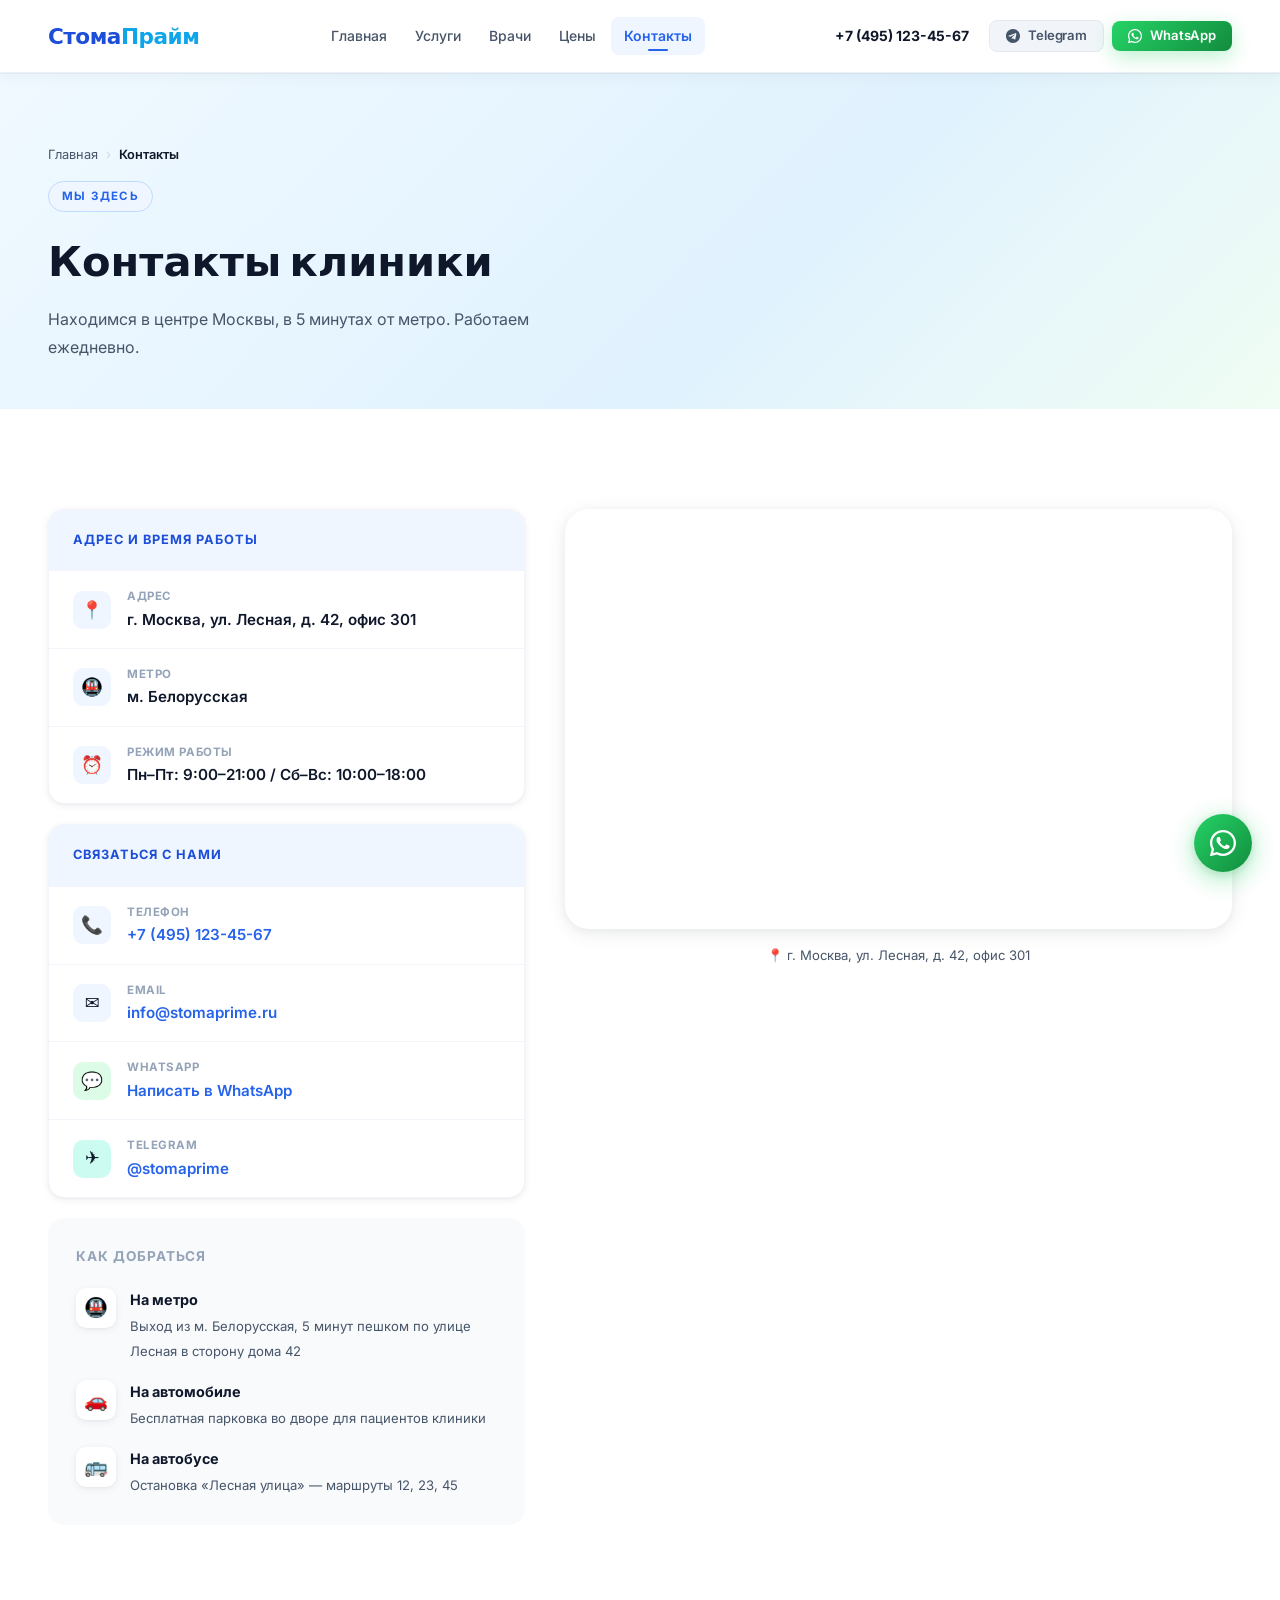
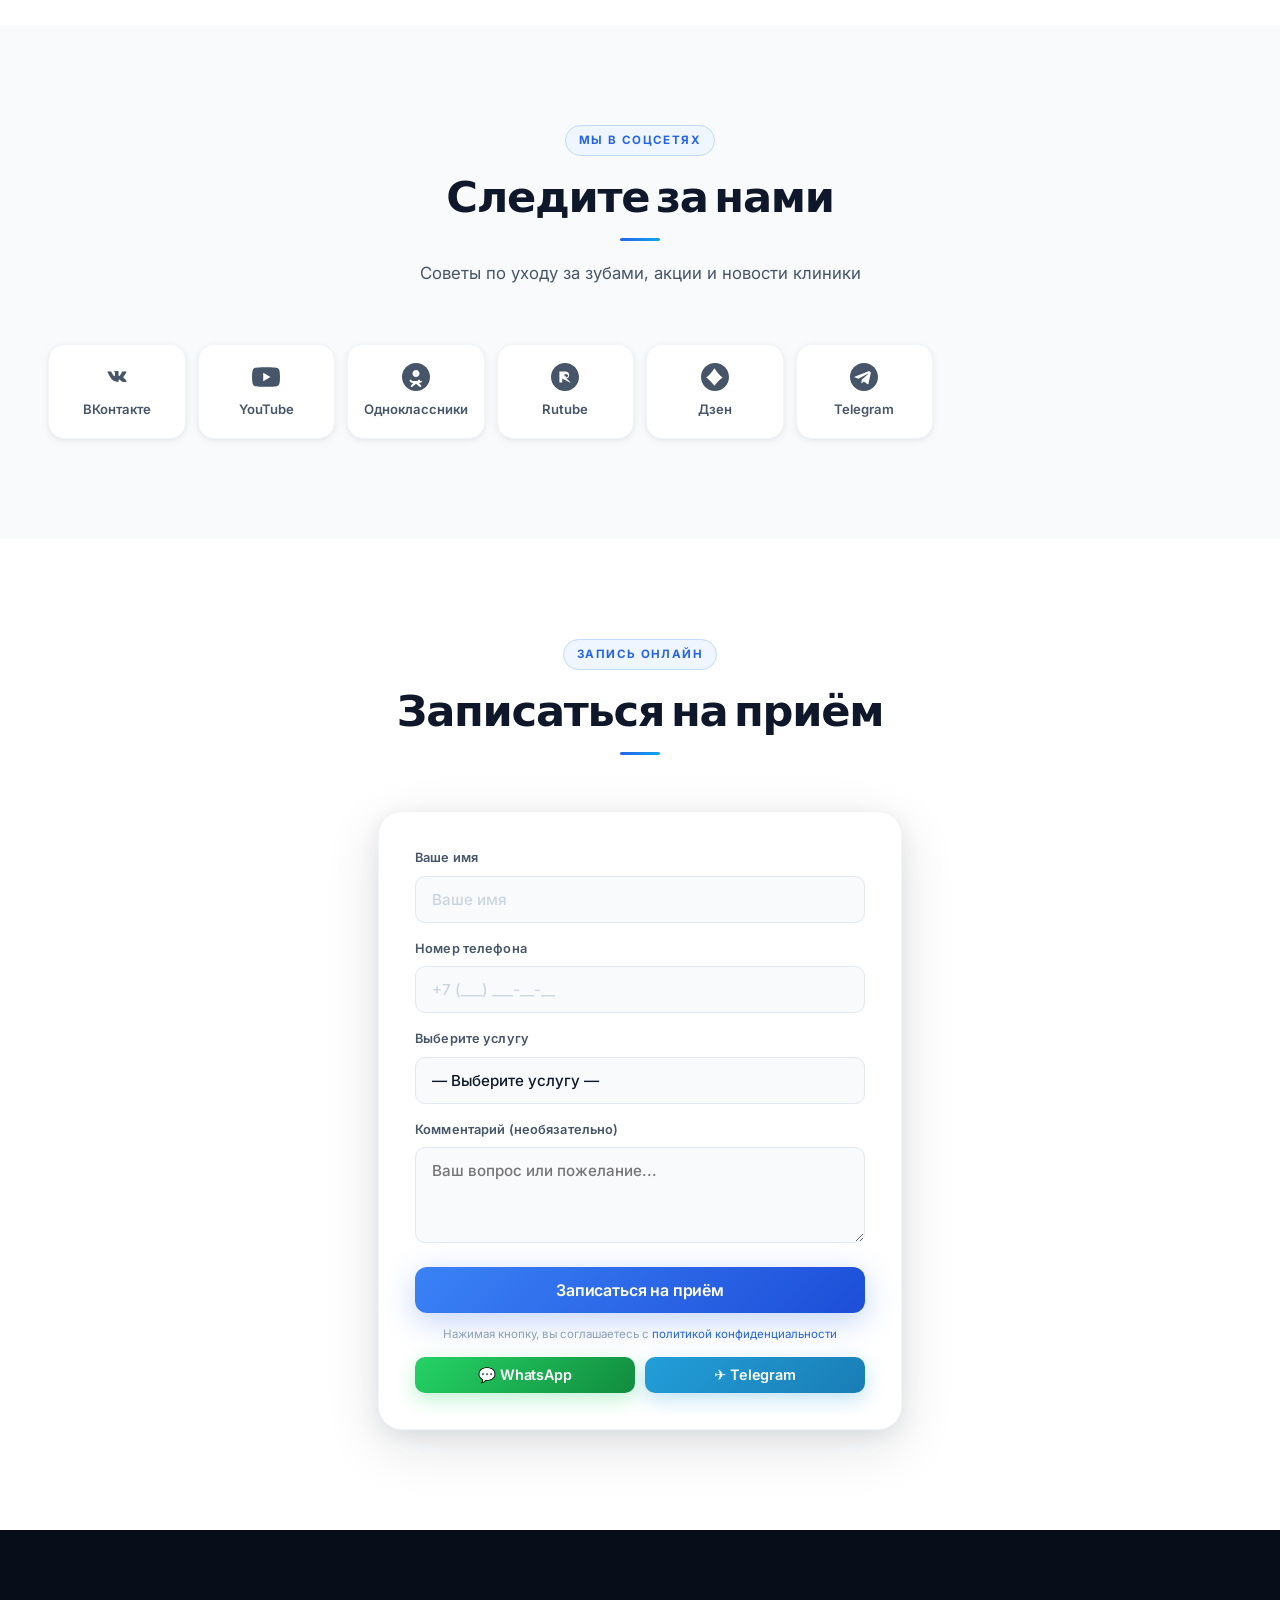
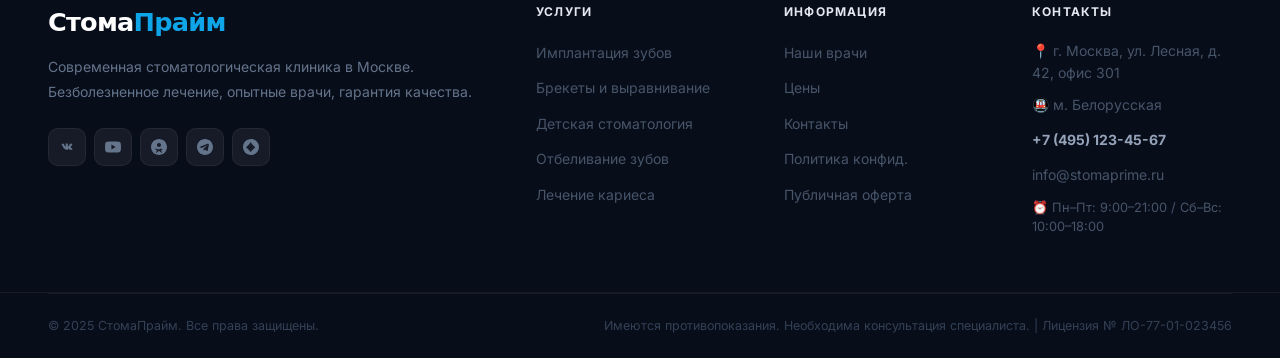
==== contacts.html @ 73de9001 "Add files via upload" ====
<!DOCTYPE html>
<html lang="ru">
<head>
  <meta charset="UTF-8">
  <meta name="viewport" content="width=device-width, initial-scale=1.0">
  <title id="meta-title">Контакты стоматологии СтомаПрайм в Москве</title>
  <meta name="description" content="Адрес и контакты стоматологической клиники СтомаПрайм в Москве. Запись по телефону, WhatsApp, Telegram. Удобное расположение рядом с метро.">
  <link rel="preconnect" href="https://fonts.googleapis.com">
  <link rel="preconnect" href="https://fonts.gstatic.com" crossorigin>
  <link href="https://fonts.googleapis.com/css2?family=Nunito:wght@400;500;600;700;800&family=Playfair+Display:wght@600;700&display=swap" rel="stylesheet">
  <link rel="stylesheet" href="shared.css">
  <style>
    .page-hero { background: linear-gradient(135deg,#f0f9ff 0%,#e0f2fe 60%,#f0fdf4 100%); padding: 56px 0 48px; }
    .page-hero h1 { font-family: var(--font-display); font-size: clamp(1.8rem,4vw,2.6rem); font-weight: 700; margin-bottom: 12px; }
    .page-hero p { font-size: 1rem; color: var(--text-muted); max-width: 560px; line-height: 1.7; }

    .contacts-layout {
      display: grid;
      grid-template-columns: 1fr 1.4fr;
      gap: 40px;
      align-items: start;
    }
    @media(max-width: 900px) { .contacts-layout { grid-template-columns: 1fr; } }

    .contact-card {
      background: white;
      border-radius: var(--radius);
      border: 1px solid var(--border-light);
      box-shadow: var(--shadow-sm);
      overflow: hidden;
    }
    .contact-card-header {
      padding: 20px 24px;
      background: var(--primary-light);
      border-bottom: 1px solid var(--border-light);
    }
    .contact-card-header h3 { font-size: 0.8rem; font-weight: 700; text-transform: uppercase; letter-spacing: .08em; color: var(--primary-dark); }
    .contact-card-body { padding: 0; }
    .contact-row {
      display: flex;
      align-items: center;
      gap: 16px;
      padding: 16px 24px;
      border-bottom: 1px solid var(--border-light);
      transition: var(--transition);
    }
    .contact-row:last-child { border-bottom: none; }
    .contact-row:hover { background: var(--bg-soft); }
    .contact-row-icon { width: 38px; height: 38px; border-radius: 10px; display: flex; align-items: center; justify-content: center; font-size: 1.1rem; flex-shrink: 0; }
    .icon-blue { background: var(--primary-light); }
    .icon-green { background: #dcfce7; }
    .icon-teal { background: var(--teal-light); }
    .contact-row-label { font-size: 0.72rem; font-weight: 700; text-transform: uppercase; letter-spacing: .05em; color: var(--text-light); margin-bottom: 2px; }
    .contact-row-value { font-size: 0.95rem; font-weight: 600; color: var(--text); }
    .contact-row-value a { color: var(--primary); }

    .big-map { border-radius: var(--radius-lg); overflow: hidden; box-shadow: var(--shadow); height: 420px; }
    .big-map iframe { width: 100%; height: 100%; border: none; }

    .how-to-find {
      background: var(--bg-soft);
      border-radius: var(--radius);
      padding: 28px;
      display: flex;
      flex-direction: column;
      gap: 16px;
    }
    .route-item { display: flex; align-items: flex-start; gap: 14px; }
    .route-icon {
      width: 40px; height: 40px; min-width: 40px;
      background: white;
      border-radius: 10px;
      display: flex; align-items: center; justify-content: center;
      font-size: 1.2rem;
      box-shadow: var(--shadow-sm);
    }
    .route-text strong { display: block; font-size: .9rem; margin-bottom: 2px; }
    .route-text span { font-size: .82rem; color: var(--text-muted); }

    .social-big {
      display: grid;
      grid-template-columns: repeat(auto-fill, minmax(130px, 1fr));
      gap: 12px;
    }
    .social-big-item {
      display: flex;
      flex-direction: column;
      align-items: center;
      gap: 8px;
      padding: 18px 12px;
      background: white;
      border-radius: var(--radius);
      border: 1px solid var(--border-light);
      box-shadow: var(--shadow-sm);
      transition: var(--transition);
      color: var(--text-muted);
      font-size: .82rem;
      font-weight: 600;
      text-align: center;
    }
    .social-big-item:hover { box-shadow: var(--shadow); transform: translateY(-2px); color: var(--primary); }
    .social-big-item svg { width: 28px; height: 28px; }
  </style>
</head>
<body>
<header class="site-header" id="site-header"></header>

<main>
  <section class="page-hero">
    <div class="container">
      <nav class="breadcrumb">
        <a href="index.html">Главная</a>
        <span class="breadcrumb-sep">›</span>
        <span class="breadcrumb-current">Контакты</span>
      </nav>
      <div class="section-label">Мы здесь</div>
      <h1>Контакты клиники</h1>
      <p>Находимся в центре Москвы, в 5 минутах от метро. Работаем ежедневно.</p>
    </div>
  </section>

  <section class="section">
    <div class="container">
      <div class="contacts-layout">
        <div style="display:flex;flex-direction:column;gap:20px">

          <div class="contact-card">
            <div class="contact-card-header"><h3>Адрес и время работы</h3></div>
            <div class="contact-card-body" id="contact-main"></div>
          </div>

          <div class="contact-card">
            <div class="contact-card-header"><h3>Связаться с нами</h3></div>
            <div class="contact-card-body" id="contact-channels"></div>
          </div>

          <div class="how-to-find">
            <div style="font-size:.85rem;font-weight:700;text-transform:uppercase;letter-spacing:.07em;color:var(--text-light);margin-bottom:4px">Как добраться</div>
            <div class="route-item">
              <div class="route-icon">🚇</div>
              <div class="route-text">
                <strong>На метро</strong>
                <span id="route-metro"></span>
              </div>
            </div>
            <div class="route-item">
              <div class="route-icon">🚗</div>
              <div class="route-text">
                <strong>На автомобиле</strong>
                <span>Бесплатная парковка во дворе для пациентов клиники</span>
              </div>
            </div>
            <div class="route-item">
              <div class="route-icon">🚌</div>
              <div class="route-text">
                <strong>На автобусе</strong>
                <span>Остановка «Лесная улица» — маршруты 12, 23, 45</span>
              </div>
            </div>
          </div>

        </div>

        <div>
          <div class="big-map" id="big-map"></div>
          <div style="margin-top:16px;font-size:.82rem;color:var(--text-muted);text-align:center" id="map-address"></div>
        </div>
      </div>
    </div>
  </section>

  <section class="section section-bg">
    <div class="container">
      <div class="section-header center">
        <div class="section-label">Мы в соцсетях</div>
        <h2 class="section-title">Следите за нами</h2>
        <div class="divider center"></div>
        <p class="section-subtitle">Советы по уходу за зубами, акции и новости клиники</p>
      </div>
      <div class="social-big" id="socials-grid"></div>
    </div>
  </section>

  <section class="section" id="form-section">
    <div class="container" style="max-width:580px">
      <div class="section-header center">
        <div class="section-label">Запись онлайн</div>
        <h2 class="section-title">Записаться на приём</h2>
        <div class="divider center"></div>
      </div>
      <div style="background:white;border-radius:var(--radius-lg);padding:36px;box-shadow:var(--shadow-lg);border:1px solid var(--border-light)" id="form-box"></div>
    </div>
  </section>
</main>

<footer class="site-footer" id="site-footer"></footer>

<script src="config.js"></script>
<script src="shared.js"></script>
<script>
document.addEventListener('DOMContentLoaded', () => {
  const d = SITE_DATA;
  document.getElementById('meta-title').textContent = `Контакты | ${d.general.clinicName}`;

  document.getElementById('contact-main').innerHTML = `
    <div class="contact-row"><div class="contact-row-icon icon-blue">📍</div><div><div class="contact-row-label">Адрес</div><div class="contact-row-value">${d.contacts.address}</div></div></div>
    <div class="contact-row"><div class="contact-row-icon icon-blue">🚇</div><div><div class="contact-row-label">Метро</div><div class="contact-row-value">${d.contacts.metroStation}</div></div></div>
    <div class="contact-row"><div class="contact-row-icon icon-blue">⏰</div><div><div class="contact-row-label">Режим работы</div><div class="contact-row-value">${d.general.workingHours}</div></div></div>
  `;

  document.getElementById('contact-channels').innerHTML = `
    <div class="contact-row"><div class="contact-row-icon icon-blue">📞</div><div><div class="contact-row-label">Телефон</div><div class="contact-row-value"><a href="tel:${d.contacts.phoneRaw}">${d.contacts.phone}</a></div></div></div>
    <div class="contact-row"><div class="contact-row-icon icon-blue">✉️</div><div><div class="contact-row-label">Email</div><div class="contact-row-value"><a href="mailto:${d.contacts.email}">${d.contacts.email}</a></div></div></div>
    <div class="contact-row"><div class="contact-row-icon icon-green">💬</div><div><div class="contact-row-label">WhatsApp</div><div class="contact-row-value"><a href="${UTILS.whatsappLink()}" target="_blank">Написать в WhatsApp</a></div></div></div>
    <div class="contact-row"><div class="contact-row-icon icon-teal">✈️</div><div><div class="contact-row-label">Telegram</div><div class="contact-row-value"><a href="${d.contacts.telegramLink}" target="_blank">${d.contacts.telegram}</a></div></div></div>
  `;

  document.getElementById('route-metro').textContent = `Выход из ${d.contacts.metroStation}, 5 минут пешком по улице Лесная в сторону дома 42`;
  document.getElementById('map-address').textContent = `📍 ${d.contacts.address}`;
  document.getElementById('big-map').innerHTML = `<iframe src="${d.map.embedUrl}" allowfullscreen loading="lazy" title="Карта клиники"></iframe>`;

  const s = d.socials;
  const socials = [
    { href: s.vk, label: 'ВКонтакте', icon: `<svg viewBox="0 0 24 24" fill="currentColor"><path d="M12.785 16.241s.288-.032.436-.194c.136-.148.131-.427.131-.427s-.019-1.307.587-1.498c.597-.189 1.365 1.263 2.178 1.821.615.422 1.082.33 1.082.33l2.175-.03s1.137-.071.598-1.121c-.044-.083-.313-.666-1.608-1.883-1.356-1.274-1.174-1.068.459-3.271.999-1.333 1.398-2.146 1.273-2.494-.12-.332-.854-.244-.854-.244l-2.448.015s-.181-.025-.316.054c-.132.078-.216.26-.216.26s-.387 1.028-.903 1.903c-1.088 1.84-1.524 1.94-1.703 1.824-.414-.268-.311-1.075-.311-1.649 0-1.793.272-2.54-.529-2.733-.266-.064-.461-.106-1.141-.113-.872-.009-1.609.003-2.027.208-.278.135-.492.436-.361.453.162.021.528.099.722.363.252.341.243 1.107.243 1.107s.145 2.112-.337 2.373c-.331.179-.786-.187-1.761-1.854-.5-.861-.878-1.814-.878-1.814s-.072-.176-.202-.271c-.157-.114-.376-.15-.376-.15l-2.325.015s-.349.01-.477.162c-.114.135-.009.414-.009.414s1.822 4.261 3.881 6.409c1.89 1.973 4.04 1.842 4.04 1.842h.974z"/></svg>` },
    { href: s.youtube, label: 'YouTube', icon: `<svg viewBox="0 0 24 24" fill="currentColor"><path d="M23.495 6.205a3.007 3.007 0 00-2.088-2.088c-1.87-.501-9.396-.501-9.396-.501s-7.507-.01-9.396.501A3.007 3.007 0 00.527 6.205a31.247 31.247 0 00-.522 5.805 31.247 31.247 0 00.522 5.783 3.007 3.007 0 002.088 2.088c1.868.502 9.396.502 9.396.502s7.506 0 9.396-.502a3.007 3.007 0 002.088-2.088 31.247 31.247 0 00.5-5.783 31.247 31.247 0 00-.5-5.805zM9.609 15.601V8.408l6.264 3.602z"/></svg>` },
    { href: s.ok, label: 'Одноклассники', icon: `<svg viewBox="0 0 24 24" fill="currentColor"><path d="M12 0C5.373 0 0 5.373 0 12s5.373 12 12 12 12-5.373 12-12S18.627 0 12 0zm0 6c1.66 0 3 1.34 3 3s-1.34 3-3 3-3-1.34-3-3 1.34-3 3-3zm5.5 9.5c-.56.98-1.63 1.63-2.85 1.63h-.15l1.85 2.07c.3.33.28.85-.05 1.15a.81.81 0 01-1.15-.05L12 17.8l-3.15 2.5a.81.81 0 01-1.15.05.81.81 0 01.05-1.15l1.85-2.07h-.15c-1.22 0-2.29-.65-2.85-1.63a.81.81 0 011.4-.82c.26.44.74.72 1.3.72h3.4c.56 0 1.04-.28 1.3-.72a.81.81 0 111.4.82z"/></svg>` },
    { href: s.rutube, label: 'Rutube', icon: `<svg viewBox="0 0 24 24" fill="currentColor"><path d="M12 0C5.4 0 0 5.4 0 12s5.4 12 12 12 12-5.4 12-12S18.6 0 12 0zm4.2 16.8L9.6 13.2v3.6H7.2V7.2h4.8c2.4 0 3.6 1.2 3.6 3 0 1.5-.9 2.6-2.4 2.9l3.6 3.7h-2.6zm-3.4-5.4h-1.2V9.6h1.2c1.2 0 1.8.5 1.8 1.2s-.6 1.6-1.8 1.6z"/></svg>` },
    { href: s.dzen, label: 'Дзен', icon: `<svg viewBox="0 0 24 24" fill="currentColor"><path d="M12 0C5.373 0 0 5.373 0 12s5.373 12 12 12 12-5.373 12-12S18.627 0 12 0zm-.5 19.5C9.5 17 7 14.5 4.5 12.5 7 10.5 9.5 8 11.5 4.5c2 3.5 4.5 6 7 8-2.5 2-5 4.5-7 7z"/></svg>` },
    { href: d.contacts.telegramLink, label: 'Telegram', icon: `<svg viewBox="0 0 24 24" fill="currentColor"><path d="M12 0C5.373 0 0 5.373 0 12s5.373 12 12 12 12-5.373 12-12S18.627 0 12 0zm5.894 8.221l-1.97 9.28c-.145.658-.537.818-1.084.508l-3-2.21-1.447 1.394c-.16.16-.295.295-.605.295l.213-3.053 5.56-5.023c.242-.213-.054-.333-.373-.12L7.26 13.447l-2.95-.924c-.64-.203-.652-.64.136-.954l11.52-4.44c.537-.194 1.006.131.928.092z"/></svg>` },
  ];

  document.getElementById('socials-grid').innerHTML = socials.filter(s => s.href).map(s => `
    <a href="${s.href}" class="social-big-item" target="_blank" rel="noopener">
      ${s.icon}
      ${s.label}
    </a>
  `).join('');

  document.getElementById('form-box').innerHTML = getBookingFormHTML(false);
  initPage('contacts');
});
</script>
</body>
</html>
---- shared.css ----
/* ============================================================
   shared.css — PREMIUM 2025 UPGRADE
   Modern spacing · Micro-interactions · Scroll animations
   ============================================================ */

@import url('https://fonts.googleapis.com/css2?family=Inter:wght@400;500;600;700&family=Outfit:wght@400;500;600;700;800;900&display=swap');

/* ─── DESIGN TOKENS ──────────────────────────────────────── */
:root {
  --primary:          #2563eb;
  --primary-dark:     #1d4ed8;
  --primary-light:    #eff6ff;
  --primary-mid:      #bfdbfe;
  --accent:           #0ea5e9;
  --accent-light:     #e0f2fe;
  --teal:             #0d9488;
  --teal-light:       #ccfbf1;
  --green:            #059669;
  --green-light:      #d1fae5;

  --text:             #0f172a;
  --text-muted:       #475569;
  --text-light:       #94a3b8;
  --text-xlight:      #cbd5e1;

  --bg:               #ffffff;
  --bg-soft:          #f8fafc;
  --bg-subtle:        #f1f5f9;
  --bg-card:          #ffffff;
  --border:           #e2e8f0;
  --border-light:     #f1f5f9;

  --shadow-xs:    0 1px 2px rgba(15,23,42,0.04);
  --shadow-sm:    0 2px 8px rgba(15,23,42,0.06), 0 1px 3px rgba(15,23,42,0.04);
  --shadow:       0 4px 20px rgba(15,23,42,0.08), 0 2px 8px rgba(15,23,42,0.04);
  --shadow-md:    0 8px 32px rgba(15,23,42,0.10), 0 4px 12px rgba(15,23,42,0.06);
  --shadow-lg:    0 16px 56px rgba(15,23,42,0.12), 0 6px 20px rgba(15,23,42,0.07);
  --shadow-xl:    0 24px 80px rgba(15,23,42,0.14), 0 8px 32px rgba(15,23,42,0.08);
  --shadow-blue:  0 8px 32px rgba(37,99,235,0.28);
  --shadow-blue-h:0 12px 40px rgba(37,99,235,0.38);

  --radius-xs: 6px;
  --radius-sm: 10px;
  --radius:    16px;
  --radius-lg: 24px;
  --radius-xl: 32px;

  --font-body:    'Inter', system-ui, sans-serif;
  --font-display: 'Outfit', system-ui, sans-serif;

  --ease:        cubic-bezier(0.4, 0, 0.2, 1);
  --ease-spring: cubic-bezier(0.34, 1.56, 0.64, 1);
  --ease-out:    cubic-bezier(0, 0, 0.2, 1);
  --transition:       all 0.25s var(--ease);
  --transition-fast:  all 0.15s var(--ease);
  --transition-slow:  all 0.4s var(--ease);

  --section-pad:    100px;
  --section-pad-sm: 64px;
}

/* ─── RESET ──────────────────────────────────────────────── */
*, *::before, *::after { box-sizing: border-box; margin: 0; padding: 0; }
html { scroll-behavior: smooth; font-size: 16px; -webkit-text-size-adjust: 100%; }
body {
  font-family: var(--font-body);
  color: var(--text);
  background: var(--bg);
  line-height: 1.6;
  -webkit-font-smoothing: antialiased;
  -moz-osx-font-smoothing: grayscale;
  overflow-x: hidden;
}
img { max-width: 100%; height: auto; display: block; }
a { text-decoration: none; color: inherit; }
ul { list-style: none; }

/* ─── SCROLL ANIMATIONS ──────────────────────────────────── */
.reveal {
  opacity: 0;
  transform: translateY(30px);
  transition: opacity 0.65s var(--ease-out), transform 0.65s var(--ease-out);
  will-change: opacity, transform;
}
.reveal.visible { opacity: 1; transform: translateY(0); }

.reveal-d1  { transition-delay: 0.05s; }
.reveal-d2  { transition-delay: 0.12s; }
.reveal-d3  { transition-delay: 0.19s; }
.reveal-d4  { transition-delay: 0.26s; }
.reveal-d5  { transition-delay: 0.33s; }
.reveal-d6  { transition-delay: 0.40s; }
.reveal-d7  { transition-delay: 0.47s; }
.reveal-d8  { transition-delay: 0.54s; }

.reveal-left  { opacity: 0; transform: translateX(-36px); transition: opacity 0.6s var(--ease-out), transform 0.6s var(--ease-out); }
.reveal-right { opacity: 0; transform: translateX(36px);  transition: opacity 0.6s var(--ease-out), transform 0.6s var(--ease-out); }
.reveal-left.visible, .reveal-right.visible { opacity: 1; transform: translateX(0); }

.reveal-scale { opacity: 0; transform: scale(0.93); transition: opacity 0.55s var(--ease-out), transform 0.55s var(--ease-out); }
.reveal-scale.visible { opacity: 1; transform: scale(1); }

/* ─── HEADER ─────────────────────────────────────────────── */
.site-header {
  position: sticky;
  top: 0;
  z-index: 100;
  background: rgba(255,255,255,0.85);
  backdrop-filter: blur(20px) saturate(180%);
  -webkit-backdrop-filter: blur(20px) saturate(180%);
  border-bottom: 1px solid rgba(226,232,240,0.6);
  box-shadow: 0 1px 0 rgba(15,23,42,0.04), 0 4px 16px rgba(15,23,42,0.04);
  transition: box-shadow 0.3s, background 0.3s;
}
.site-header.scrolled {
  background: rgba(255,255,255,0.96);
  box-shadow: 0 2px 24px rgba(15,23,42,0.08);
}

.header-inner {
  max-width: 1240px;
  margin: 0 auto;
  padding: 0 28px;
  display: flex;
  align-items: center;
  justify-content: space-between;
  height: 72px;
  gap: 24px;
}

.logo { display: flex; align-items: center; gap: 10px; flex-shrink: 0; transition: opacity 0.2s; }
.logo:hover { opacity: 0.85; }
.logo-img { width: 36px; height: 36px; border-radius: 9px; object-fit: cover; }
.logo-text { font-family: var(--font-display); font-size: 1.35rem; font-weight: 800; color: var(--primary-dark); letter-spacing: -0.5px; }
.logo-text span { color: var(--accent); }

.nav-desktop { display: flex; align-items: center; gap: 2px; }
.nav-desktop a {
  font-size: 0.875rem; font-weight: 500; color: var(--text-muted);
  padding: 8px 13px; border-radius: 8px; transition: var(--transition-fast); white-space: nowrap; position: relative;
}
.nav-desktop a::after {
  content: ''; position: absolute; bottom: 4px; left: 50%;
  width: 0; height: 2px; background: var(--primary); border-radius: 99px;
  transform: translateX(-50%); transition: width 0.2s var(--ease);
}
.nav-desktop a:hover { color: var(--primary); background: var(--primary-light); }
.nav-desktop a:hover::after { width: 20px; }
.nav-desktop a.active { color: var(--primary); background: var(--primary-light); font-weight: 600; }
.nav-desktop a.active::after { width: 20px; }

.header-actions { display: flex; align-items: center; gap: 8px; flex-shrink: 0; }
.header-phone {
  font-size: 0.875rem; font-weight: 700; color: var(--text); white-space: nowrap;
  display: none; padding: 8px 12px; border-radius: 8px; transition: var(--transition-fast);
}
.header-phone:hover { background: var(--bg-soft); color: var(--primary); }
@media(min-width:1024px) { .header-phone { display: block; } }

/* ─── BUTTONS ────────────────────────────────────────────── */
.btn {
  display: inline-flex; align-items: center; justify-content: center; gap: 8px;
  font-family: var(--font-body); font-weight: 600; font-size: 0.9rem;
  padding: 11px 20px; border-radius: 10px; border: none; cursor: pointer;
  transition: var(--transition); white-space: nowrap; text-decoration: none;
  line-height: 1; position: relative; overflow: hidden; user-select: none; letter-spacing: -0.01em;
}
.btn::after {
  content: ''; position: absolute; inset: 0;
  background: rgba(255,255,255,0.14); opacity: 0; transition: opacity 0.2s; border-radius: inherit;
}
.btn:active::after { opacity: 1; }
.btn:active { transform: scale(0.97) !important; transition: transform 0.1s !important; }

.btn-primary {
  background: linear-gradient(135deg, #3b82f6 0%, var(--primary-dark) 100%);
  color: #fff; box-shadow: var(--shadow-blue);
}
.btn-primary:hover {
  box-shadow: var(--shadow-blue-h);
  transform: translateY(-2px) scale(1.01);
  background: linear-gradient(135deg, #60a5fa 0%, var(--primary) 100%);
}

.btn-outline {
  background: transparent; color: var(--primary);
  border: 1.5px solid var(--primary-mid);
}
.btn-outline:hover { background: var(--primary-light); border-color: var(--primary); transform: translateY(-1px); }

.btn-ghost { background: var(--bg-subtle); color: var(--text-muted); border: 1px solid var(--border); }
.btn-ghost:hover { background: var(--border); color: var(--text); transform: translateY(-1px); }

.btn-wa {
  background: linear-gradient(135deg, #25d366 0%, #128c3e 100%);
  color: #fff; box-shadow: 0 6px 20px rgba(37,211,102,0.3);
}
.btn-wa:hover { box-shadow: 0 10px 30px rgba(37,211,102,0.45); transform: translateY(-2px) scale(1.01); }

.btn-tg {
  background: linear-gradient(135deg, #229ed9 0%, #1a7db5 100%);
  color: #fff; box-shadow: 0 6px 20px rgba(34,158,217,0.3);
}
.btn-tg:hover { box-shadow: 0 10px 30px rgba(34,158,217,0.45); transform: translateY(-2px) scale(1.01); }

.btn-sm  { padding: 8px 16px; font-size: 0.82rem; border-radius: 8px; }
.btn-lg  { padding: 15px 28px; font-size: 1rem; border-radius: 12px; }
.btn-xl  { padding: 17px 34px; font-size: 1.05rem; border-radius: 14px; font-weight: 700; }

/* ─── BURGER ─────────────────────────────────────────────── */
.burger { display: flex; flex-direction: column; gap: 5px; cursor: pointer; padding: 8px; border-radius: 8px; background: none; border: none; }
.burger span { display: block; width: 22px; height: 2px; background: var(--text); border-radius: 2px; transition: var(--transition); }
.burger.open span:nth-child(1) { transform: translateY(7px) rotate(45deg); }
.burger.open span:nth-child(2) { opacity: 0; transform: scaleX(0); }
.burger.open span:nth-child(3) { transform: translateY(-7px) rotate(-45deg); }
@media(min-width:1024px) { .burger { display: none; } .nav-desktop { display: flex; } }
@media(max-width:1023px) { .nav-desktop { display: none; } }

.mobile-menu {
  display: none; position: fixed;
  top: 72px; left: 0; right: 0; bottom: 0;
  background: rgba(255,255,255,0.98); backdrop-filter: blur(20px);
  z-index: 99; padding: 20px 24px; overflow-y: auto;
  flex-direction: column; gap: 2px;
}
.mobile-menu.open { display: flex; animation: slideDown 0.22s var(--ease-out); }
@keyframes slideDown { from{opacity:0;transform:translateY(-8px)} to{opacity:1;transform:translateY(0)} }
.mobile-menu a { font-size: 1rem; font-weight: 600; color: var(--text); padding: 14px 16px; border-radius: 10px; transition: var(--transition-fast); }
.mobile-menu a:hover { color: var(--primary); background: var(--primary-light); }
.mobile-menu-footer { margin-top: auto; padding-top: 20px; display: flex; flex-direction: column; gap: 10px; }

/* ─── LAYOUT ─────────────────────────────────────────────── */
.section { padding: var(--section-pad) 0; }
.section-sm { padding: var(--section-pad-sm) 0; }
.section-bg { background: var(--bg-soft); }
.section-subtle { background: var(--bg-subtle); }

.container { max-width: 1240px; margin: 0 auto; padding: 0 28px; }

.section-label {
  display: inline-flex; align-items: center; gap: 6px;
  font-size: 0.72rem; font-weight: 700; letter-spacing: 0.12em; text-transform: uppercase;
  color: var(--primary); background: var(--primary-light);
  padding: 5px 13px; border-radius: 99px; margin-bottom: 16px;
  border: 1px solid var(--primary-mid);
}

.section-title {
  font-family: var(--font-display);
  font-size: clamp(1.8rem, 3.5vw, 2.7rem);
  font-weight: 800; color: var(--text); line-height: 1.12;
  letter-spacing: -0.03em; margin-bottom: 14px;
}

.section-subtitle { font-size: 1.05rem; color: var(--text-muted); max-width: 540px; line-height: 1.75; }
.section-header { margin-bottom: 56px; }
.section-header.center { text-align: center; }
.section-header.center .section-subtitle { margin: 0 auto; }

.divider { width: 40px; height: 3px; background: linear-gradient(90deg, var(--primary), var(--accent)); border-radius: 99px; margin: 18px 0; }
.divider.center { margin: 18px auto; }
.divider.wide { width: 72px; }

/* ─── CARDS ──────────────────────────────────────────────── */
.card {
  background: var(--bg-card); border-radius: var(--radius);
  box-shadow: var(--shadow); overflow: hidden;
  transition: box-shadow 0.3s var(--ease), transform 0.3s var(--ease-spring);
  border: 1px solid var(--border-light); will-change: transform;
}
.card:hover { box-shadow: var(--shadow-lg); transform: translateY(-5px); }

/* ─── BADGE ──────────────────────────────────────────────── */
.badge { display: inline-flex; align-items: center; gap: 4px; font-size: 0.7rem; font-weight: 700; letter-spacing: 0.07em; text-transform: uppercase; padding: 4px 10px; border-radius: 99px; }
.badge-blue  { background: var(--primary-light); color: var(--primary-dark); border: 1px solid var(--primary-mid); }
.badge-green { background: var(--green-light);   color: var(--green); }
.badge-teal  { background: var(--teal-light);    color: var(--teal); }

/* ─── STARS ──────────────────────────────────────────────── */
.stars { color: #f59e0b; font-size: 0.85rem; letter-spacing: 2px; }

/* ─── FORMS ──────────────────────────────────────────────── */
.form-group { margin-bottom: 16px; }
.form-label { display: block; font-size: 0.8rem; font-weight: 600; color: var(--text-muted); margin-bottom: 7px; letter-spacing: 0.01em; }
.form-input, .form-select, .form-textarea {
  width: 100%; font-family: var(--font-body); font-size: 0.95rem; font-weight: 500;
  color: var(--text); background: var(--bg-soft); border: 1.5px solid var(--border);
  border-radius: 10px; padding: 13px 16px;
  transition: border-color 0.2s, box-shadow 0.2s, background 0.2s;
  outline: none; -webkit-appearance: none;
}
.form-input:hover, .form-select:hover { border-color: var(--primary-mid); }
.form-input:focus, .form-select:focus, .form-textarea:focus {
  border-color: var(--primary); background: #fff;
  box-shadow: 0 0 0 4px rgba(37,99,235,0.10);
}
.form-input::placeholder { color: var(--text-xlight); }
.form-textarea { resize: vertical; min-height: 96px; }

/* ─── FOOTER ─────────────────────────────────────────────── */
.site-footer { background: #080d1a; color: #94a3b8; padding: 72px 0 0; }
.footer-grid { display: grid; grid-template-columns: 2.2fr 1fr 1fr 1fr; gap: 48px; margin-bottom: 56px; }
@media(max-width:960px) { .footer-grid { grid-template-columns: 1fr 1fr; gap: 36px; } }
@media(max-width:560px) { .footer-grid { grid-template-columns: 1fr; gap: 28px; } }
.footer-logo-text { font-family: var(--font-display); font-size: 1.6rem; font-weight: 800; color: #fff; margin-bottom: 12px; letter-spacing: -0.03em; }
.footer-logo-text span { color: var(--accent); }
.footer-desc { font-size: 0.875rem; line-height: 1.75; margin-bottom: 24px; color: #64748b; }
.footer-socials { display: flex; gap: 8px; flex-wrap: wrap; }
.footer-social-link {
  display: flex; align-items: center; justify-content: center;
  width: 38px; height: 38px; border-radius: 10px;
  background: rgba(255,255,255,0.06); color: #64748b;
  font-size: 1rem; transition: var(--transition); border: 1px solid rgba(255,255,255,0.06);
}
.footer-social-link:hover { background: var(--primary); color: #fff; transform: translateY(-3px); box-shadow: 0 8px 20px rgba(37,99,235,0.35); border-color: transparent; }
.footer-col-title { font-size: 0.75rem; font-weight: 700; letter-spacing: 0.1em; text-transform: uppercase; color: #e2e8f0; margin-bottom: 18px; }
.footer-col ul { display: flex; flex-direction: column; gap: 10px; }
.footer-col ul a { font-size: 0.875rem; color: #475569; transition: var(--transition-fast); display: inline-flex; align-items: center; gap: 6px; }
.footer-col ul a:hover { color: var(--accent); transform: translateX(4px); }
.footer-bottom { border-top: 1px solid rgba(255,255,255,0.06); padding: 22px 0; display: flex; align-items: center; justify-content: space-between; flex-wrap: wrap; gap: 12px; }
.footer-bottom p, .footer-disclaimer { font-size: 0.78rem; color: #334155; }

/* ─── BREADCRUMB ─────────────────────────────────────────── */
.breadcrumb { display: flex; align-items: center; gap: 8px; font-size: 0.8rem; color: var(--text-light); padding: 16px 0; flex-wrap: wrap; }
.breadcrumb a { color: var(--text-muted); transition: color 0.15s; }
.breadcrumb a:hover { color: var(--primary); }
.breadcrumb-sep { color: var(--text-xlight); }
.breadcrumb-current { color: var(--text); font-weight: 600; }

/* ─── FLOAT BUTTON ───────────────────────────────────────── */
.float-wa {
  position: fixed; bottom: 28px; right: 28px; z-index: 50;
  display: flex; align-items: center; justify-content: center;
  width: 58px; height: 58px; border-radius: 50%;
  background: linear-gradient(135deg, #25d366, #128c3e); color: #fff;
  box-shadow: 0 6px 24px rgba(37,211,102,0.45), 0 2px 8px rgba(0,0,0,0.1);
  transition: var(--transition); text-decoration: none;
  animation: floatPulse 3s ease-in-out infinite;
}
.float-wa:hover { transform: scale(1.12) translateY(-3px); box-shadow: 0 14px 40px rgba(37,211,102,0.55); animation: none; }
@keyframes floatPulse {
  0%,100% { box-shadow: 0 6px 24px rgba(37,211,102,0.45), 0 0 0 0 rgba(37,211,102,0.28); }
  50%      { box-shadow: 0 6px 24px rgba(37,211,102,0.45), 0 0 0 12px rgba(37,211,102,0); }
}

/* ─── GRIDS ──────────────────────────────────────────────── */
.grid-2 { display: grid; grid-template-columns: repeat(2,1fr); gap: 24px; }
.grid-3 { display: grid; grid-template-columns: repeat(3,1fr); gap: 24px; }
.grid-4 { display: grid; grid-template-columns: repeat(4,1fr); gap: 24px; }
@media(max-width:960px) { .grid-4{grid-template-columns:repeat(2,1fr);} .grid-3{grid-template-columns:repeat(2,1fr);} }
@media(max-width:560px) {
  .grid-4,.grid-3,.grid-2{grid-template-columns:1fr;}
  .section{padding:var(--section-pad-sm) 0;}
  .container{padding:0 16px;}
  :root{--section-pad:64px;--section-pad-sm:48px;}
}

/* ─── CHECK LIST ─────────────────────────────────────────── */
.check-list { display: flex; flex-direction: column; gap: 12px; }
.check-list li { display: flex; align-items: flex-start; gap: 12px; font-size: 0.95rem; color: var(--text-muted); line-height: 1.65; }
.check-list li::before {
  content: "✓"; display: flex; align-items: center; justify-content: center;
  width: 22px; height: 22px; min-width: 22px;
  background: var(--green-light); color: var(--green);
  font-size: 0.72rem; font-weight: 800; border-radius: 50%; margin-top: 2px;
}

/* ─── TOAST ──────────────────────────────────────────────── */
.toast {
  position: fixed; bottom: 104px; right: 28px;
  background: var(--text); color: #fff;
  padding: 14px 20px; border-radius: 12px;
  font-size: 0.875rem; font-weight: 600; z-index: 200;
  transform: translateY(16px) scale(0.96); opacity: 0;
  transition: all 0.32s var(--ease-spring);
  max-width: 300px; box-shadow: var(--shadow-xl); pointer-events: none;
}
.toast.show { transform: translateY(0) scale(1); opacity: 1; pointer-events: auto; }
.toast.success { background: linear-gradient(135deg,#059669,#047857); }
.toast.error   { background: linear-gradient(135deg,#dc2626,#b91c1c); }

/* ─── DOCTOR CARD ────────────────────────────────────────── */
.doctor-card {
  background: white; border-radius: var(--radius); overflow: hidden;
  border: 1px solid var(--border-light); box-shadow: var(--shadow-sm);
  transition: box-shadow 0.3s var(--ease), transform 0.3s var(--ease-spring); will-change: transform;
}
.doctor-card:hover { box-shadow: var(--shadow-md); transform: translateY(-5px); }
.doctor-photo-wrap { overflow: hidden; }
.doctor-photo { width: 100%; height: 260px; object-fit: cover; object-position: top; transition: transform 0.5s var(--ease); }
.doctor-card:hover .doctor-photo { transform: scale(1.05); }
.doctor-info { padding: 22px 20px; }
.doctor-name { font-size: 1rem; font-weight: 700; margin-bottom: 4px; letter-spacing: -0.01em; }
.doctor-role { font-size: 0.8rem; color: var(--primary); font-weight: 600; margin-bottom: 8px; }
.doctor-exp { font-size: 0.78rem; color: var(--text-light); margin-bottom: 12px; }
.doctor-specs { display: flex; gap: 6px; flex-wrap: wrap; }
.doctor-spec { font-size: 0.68rem; font-weight: 700; background: var(--primary-light); color: var(--primary-dark); padding: 3px 9px; border-radius: 99px; letter-spacing: 0.02em; }

/* ─── CONTACT ────────────────────────────────────────────── */
.contact-item {
  display: flex; align-items: flex-start; gap: 14px; padding: 18px;
  background: white; border-radius: 12px; border: 1px solid var(--border-light);
  transition: var(--transition); box-shadow: var(--shadow-xs);
}
.contact-item:hover { border-color: var(--primary-mid); box-shadow: var(--shadow-sm); }
.contact-icon { width: 42px; height: 42px; background: var(--primary-light); border-radius: 10px; display: flex; align-items: center; justify-content: center; font-size: 1.1rem; flex-shrink: 0; }
.contact-label { font-size: 0.72rem; color: var(--text-light); font-weight: 700; text-transform: uppercase; letter-spacing: 0.07em; margin-bottom: 3px; }
.contact-value { font-size: 0.95rem; font-weight: 600; color: var(--text); }
.contact-value a { color: var(--primary); transition: color 0.15s; }
.contact-value a:hover { color: var(--primary-dark); }
.contact-grid { display: grid; grid-template-columns: 1fr 1.2fr; gap: 40px; align-items: start; }
@media(max-width:768px) { .contact-grid{grid-template-columns:1fr;} }
.contact-info { display: flex; flex-direction: column; gap: 10px; }
.map-wrap { border-radius: var(--radius); overflow: hidden; box-shadow: var(--shadow-md); background: var(--bg-soft); height: 380px; }
.map-wrap iframe { width: 100%; height: 100%; border: none; }
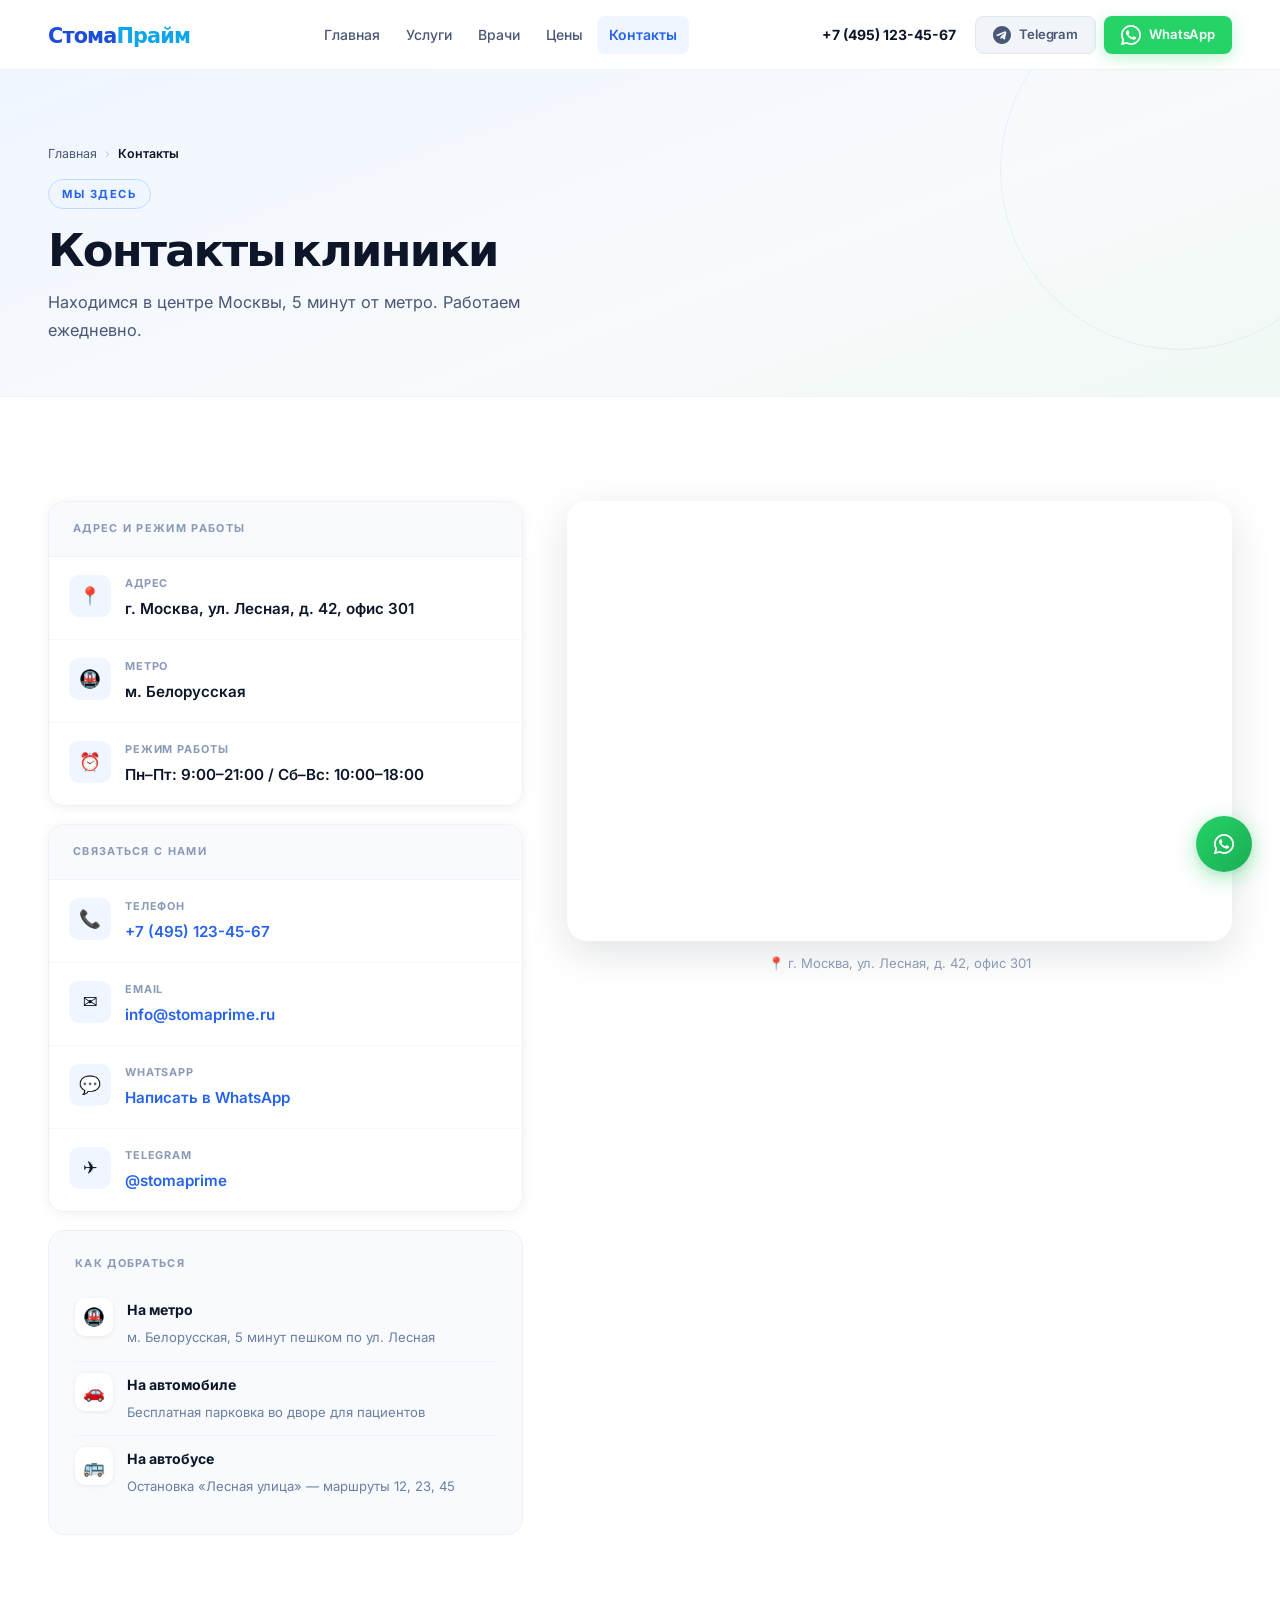
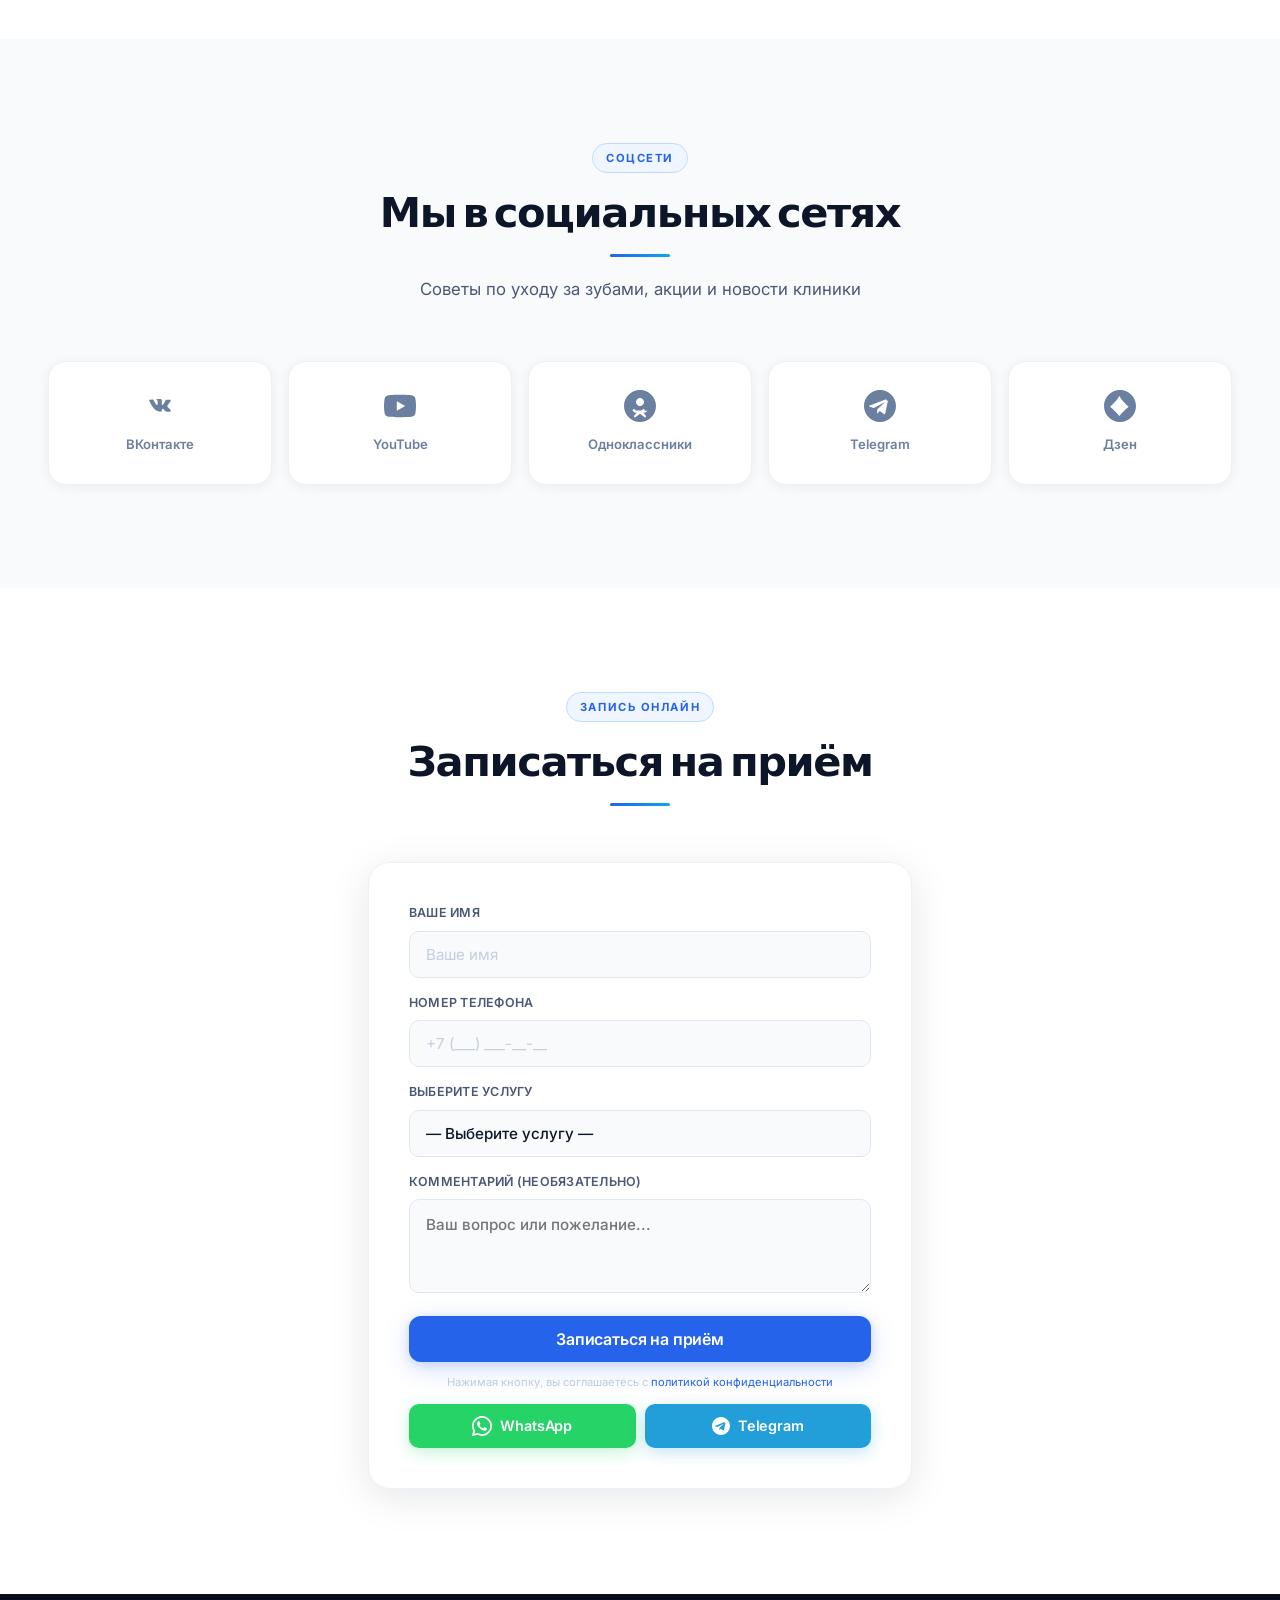
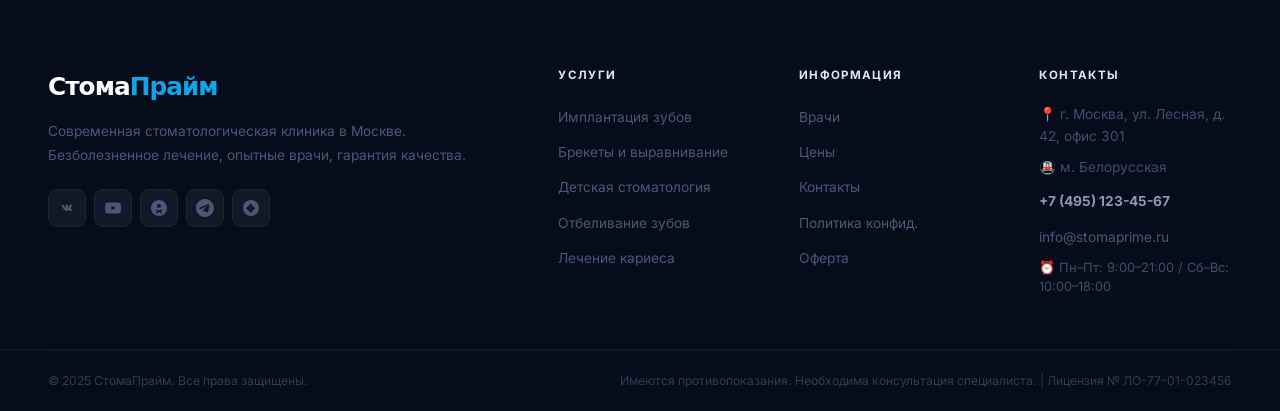
==== commit e5fbf04f: "Add files via upload" ====
--- a/contacts.html
+++ b/contacts.html
@@ -1,242 +1,182 @@
 <!DOCTYPE html>
 <html lang="ru">
 <head>
-  <meta charset="UTF-8">
-  <meta name="viewport" content="width=device-width, initial-scale=1.0">
-  <title id="meta-title">Контакты стоматологии СтомаПрайм в Москве</title>
-  <meta name="description" content="Адрес и контакты стоматологической клиники СтомаПрайм в Москве. Запись по телефону, WhatsApp, Telegram. Удобное расположение рядом с метро.">
-  <link rel="preconnect" href="https://fonts.googleapis.com">
-  <link rel="preconnect" href="https://fonts.gstatic.com" crossorigin>
-  <link href="https://fonts.googleapis.com/css2?family=Nunito:wght@400;500;600;700;800&family=Playfair+Display:wght@600;700&display=swap" rel="stylesheet">
+  <meta charset="UTF-8"><meta name="viewport" content="width=device-width, initial-scale=1.0">
+  <title id="mt">Контакты | СтомаПрайм Москва</title>
+  <meta name="description" content="Адрес и контакты стоматологической клиники СтомаПрайм в Москве.">
+  <link rel="preconnect" href="https://fonts.googleapis.com"><link rel="preconnect" href="https://fonts.gstatic.com" crossorigin>
+  <link href="https://fonts.googleapis.com/css2?family=Inter:wght@400;500;600;700&family=Outfit:wght@600;700;800;900&display=swap" rel="stylesheet">
   <link rel="stylesheet" href="shared.css">
-  <style>
-    .page-hero { background: linear-gradient(135deg,#f0f9ff 0%,#e0f2fe 60%,#f0fdf4 100%); padding: 56px 0 48px; }
-    .page-hero h1 { font-family: var(--font-display); font-size: clamp(1.8rem,4vw,2.6rem); font-weight: 700; margin-bottom: 12px; }
-    .page-hero p { font-size: 1rem; color: var(--text-muted); max-width: 560px; line-height: 1.7; }
+<style>
+.contacts-layout { display:grid; grid-template-columns:1fr 1.4fr; gap:44px; align-items:start; }
+@media(max-width:900px){.contacts-layout{grid-template-columns:1fr;}}
 
-    .contacts-layout {
-      display: grid;
-      grid-template-columns: 1fr 1.4fr;
-      gap: 40px;
-      align-items: start;
-    }
-    @media(max-width: 900px) { .contacts-layout { grid-template-columns: 1fr; } }
+.ccard { background:#fff; border-radius:16px; border:1px solid #edf1f7; box-shadow:0 2px 12px rgba(12,22,40,0.06); overflow:hidden; }
+.ccard-head { padding:18px 24px; background:#f8fafd; border-bottom:1px solid #f0f4f8; }
+.ccard-head h3 { font-size:.68rem; font-weight:700; letter-spacing:.12em; text-transform:uppercase; color:#8a9ab5; }
+.ccard-body .contact-item { border-radius:0; border:none; border-bottom:1px solid #f5f7fa; box-shadow:none; }
+.ccard-body .contact-item:last-child { border-bottom:none; }
 
-    .contact-card {
-      background: white;
-      border-radius: var(--radius);
-      border: 1px solid var(--border-light);
-      box-shadow: var(--shadow-sm);
-      overflow: hidden;
-    }
-    .contact-card-header {
-      padding: 20px 24px;
-      background: var(--primary-light);
-      border-bottom: 1px solid var(--border-light);
-    }
-    .contact-card-header h3 { font-size: 0.8rem; font-weight: 700; text-transform: uppercase; letter-spacing: .08em; color: var(--primary-dark); }
-    .contact-card-body { padding: 0; }
-    .contact-row {
-      display: flex;
-      align-items: center;
-      gap: 16px;
-      padding: 16px 24px;
-      border-bottom: 1px solid var(--border-light);
-      transition: var(--transition);
-    }
-    .contact-row:last-child { border-bottom: none; }
-    .contact-row:hover { background: var(--bg-soft); }
-    .contact-row-icon { width: 38px; height: 38px; border-radius: 10px; display: flex; align-items: center; justify-content: center; font-size: 1.1rem; flex-shrink: 0; }
-    .icon-blue { background: var(--primary-light); }
-    .icon-green { background: #dcfce7; }
-    .icon-teal { background: var(--teal-light); }
-    .contact-row-label { font-size: 0.72rem; font-weight: 700; text-transform: uppercase; letter-spacing: .05em; color: var(--text-light); margin-bottom: 2px; }
-    .contact-row-value { font-size: 0.95rem; font-weight: 600; color: var(--text); }
-    .contact-row-value a { color: var(--primary); }
+.route-block { background:#f8fafd; border-radius:16px; padding:24px 26px; border:1px solid #edf1f7; }
+.route-row { display:flex; align-items:flex-start; gap:14px; padding:11px 0; border-bottom:1px solid #f0f4f8; }
+.route-row:last-child{border-bottom:none;}
+.route-icon { width:38px;height:38px;min-width:38px;background:#fff;border-radius:10px;display:flex;align-items:center;justify-content:center;font-size:1.1rem;box-shadow:0 1px 4px rgba(12,22,40,0.08); }
+.route-t strong{display:block;font-size:.88rem;font-weight:700;color:#0c1628;margin-bottom:2px;}
+.route-t span{font-size:.82rem;color:#6b7fa0;line-height:1.5;}
 
-    .big-map { border-radius: var(--radius-lg); overflow: hidden; box-shadow: var(--shadow); height: 420px; }
-    .big-map iframe { width: 100%; height: 100%; border: none; }
+.big-map { border-radius:20px; overflow:hidden; box-shadow:0 12px 40px rgba(12,22,40,0.12); height:440px; }
+.big-map iframe{width:100%;height:100%;border:none;display:block;}
 
-    .how-to-find {
-      background: var(--bg-soft);
-      border-radius: var(--radius);
-      padding: 28px;
-      display: flex;
-      flex-direction: column;
-      gap: 16px;
-    }
-    .route-item { display: flex; align-items: flex-start; gap: 14px; }
-    .route-icon {
-      width: 40px; height: 40px; min-width: 40px;
-      background: white;
-      border-radius: 10px;
-      display: flex; align-items: center; justify-content: center;
-      font-size: 1.2rem;
-      box-shadow: var(--shadow-sm);
-    }
-    .route-text strong { display: block; font-size: .9rem; margin-bottom: 2px; }
-    .route-text span { font-size: .82rem; color: var(--text-muted); }
+.soc-grid {
+  display: grid;
+  grid-template-columns: repeat(5, 1fr);
+  gap: 16px;
+}
+@media(max-width: 860px) { .soc-grid { grid-template-columns: repeat(3, 1fr); } }
+@media(max-width: 560px) { .soc-grid { grid-template-columns: repeat(2, 1fr); } }
 
-    .social-big {
-      display: grid;
-      grid-template-columns: repeat(auto-fill, minmax(130px, 1fr));
-      gap: 12px;
-    }
-    .social-big-item {
-      display: flex;
-      flex-direction: column;
-      align-items: center;
-      gap: 8px;
-      padding: 18px 12px;
-      background: white;
-      border-radius: var(--radius);
-      border: 1px solid var(--border-light);
-      box-shadow: var(--shadow-sm);
-      transition: var(--transition);
-      color: var(--text-muted);
-      font-size: .82rem;
-      font-weight: 600;
-      text-align: center;
-    }
-    .social-big-item:hover { box-shadow: var(--shadow); transform: translateY(-2px); color: var(--primary); }
-    .social-big-item svg { width: 28px; height: 28px; }
-  </style>
+.soc-tile {
+  display: flex;
+  flex-direction: column;
+  align-items: center;
+  justify-content: center;
+  gap: 12px;
+  padding: 28px 16px;
+  background: #fff;
+  border-radius: 18px;
+  border: 1px solid #edf1f7;
+  box-shadow: 0 2px 12px rgba(12,22,40,0.06);
+  transition: box-shadow .26s cubic-bezier(.4,0,.2,1), transform .26s cubic-bezier(.34,1.56,.64,1), border-color .18s;
+  color: #6b7fa0;
+  font-size: .82rem;
+  font-weight: 600;
+  text-align: center;
+  text-decoration: none;
+  cursor: pointer;
+}
+.soc-tile:hover {
+  box-shadow: 0 12px 36px rgba(12,22,40,0.11);
+  transform: translateY(-5px);
+  color: #2563eb;
+  border-color: #bfdbfe;
+}
+.soc-tile svg {
+  width: 32px;
+  height: 32px;
+  transition: transform .26s cubic-bezier(.34,1.56,.64,1);
+}
+.soc-tile:hover svg { transform: scale(1.15); }
+</style>
 </head>
 <body>
 <header class="site-header" id="site-header"></header>
+<main>
 
-<main>
-  <section class="page-hero">
-    <div class="container">
-      <nav class="breadcrumb">
-        <a href="index.html">Главная</a>
-        <span class="breadcrumb-sep">›</span>
-        <span class="breadcrumb-current">Контакты</span>
-      </nav>
-      <div class="section-label">Мы здесь</div>
-      <h1>Контакты клиники</h1>
-      <p>Находимся в центре Москвы, в 5 минутах от метро. Работаем ежедневно.</p>
-    </div>
-  </section>
+<section class="page-hero" aria-label="Контакты">
+  <div class="container">
+    <nav class="breadcrumb"><a href="index.html">Главная</a><span class="breadcrumb-sep">›</span><span class="breadcrumb-current">Контакты</span></nav>
+    <div class="label reveal">Мы здесь</div>
+    <h1 class="page-hero-h1 reveal d1">Контакты клиники</h1>
+    <p class="page-hero-sub reveal d2">Находимся в центре Москвы, 5 минут от метро. Работаем ежедневно.</p>
+  </div>
+</section>
 
-  <section class="section">
-    <div class="container">
-      <div class="contacts-layout">
-        <div style="display:flex;flex-direction:column;gap:20px">
-
-          <div class="contact-card">
-            <div class="contact-card-header"><h3>Адрес и время работы</h3></div>
-            <div class="contact-card-body" id="contact-main"></div>
-          </div>
-
-          <div class="contact-card">
-            <div class="contact-card-header"><h3>Связаться с нами</h3></div>
-            <div class="contact-card-body" id="contact-channels"></div>
-          </div>
-
-          <div class="how-to-find">
-            <div style="font-size:.85rem;font-weight:700;text-transform:uppercase;letter-spacing:.07em;color:var(--text-light);margin-bottom:4px">Как добраться</div>
-            <div class="route-item">
-              <div class="route-icon">🚇</div>
-              <div class="route-text">
-                <strong>На метро</strong>
-                <span id="route-metro"></span>
-              </div>
-            </div>
-            <div class="route-item">
-              <div class="route-icon">🚗</div>
-              <div class="route-text">
-                <strong>На автомобиле</strong>
-                <span>Бесплатная парковка во дворе для пациентов клиники</span>
-              </div>
-            </div>
-            <div class="route-item">
-              <div class="route-icon">🚌</div>
-              <div class="route-text">
-                <strong>На автобусе</strong>
-                <span>Остановка «Лесная улица» — маршруты 12, 23, 45</span>
-              </div>
-            </div>
-          </div>
-
+<section class="section">
+  <div class="container">
+    <div class="contacts-layout">
+      <div style="display:flex;flex-direction:column;gap:18px">
+        <div class="ccard reveal">
+          <div class="ccard-head"><h3>Адрес и режим работы</h3></div>
+          <div class="ccard-body" id="c-main"></div>
         </div>
-
-        <div>
-          <div class="big-map" id="big-map"></div>
-          <div style="margin-top:16px;font-size:.82rem;color:var(--text-muted);text-align:center" id="map-address"></div>
+        <div class="ccard reveal d2">
+          <div class="ccard-head"><h3>Связаться с нами</h3></div>
+          <div class="ccard-body" id="c-channels"></div>
         </div>
+        <div class="route-block reveal d3" id="c-route"></div>
+      </div>
+      <div>
+        <div class="big-map reveal-r" id="big-map"></div>
+        <p style="text-align:center;font-size:.82rem;color:#8a9ab5;margin-top:12px" id="map-addr"></p>
       </div>
     </div>
-  </section>
+  </div>
+</section>
 
-  <section class="section section-bg">
-    <div class="container">
-      <div class="section-header center">
-        <div class="section-label">Мы в соцсетях</div>
-        <h2 class="section-title">Следите за нами</h2>
-        <div class="divider center"></div>
-        <p class="section-subtitle">Советы по уходу за зубами, акции и новости клиники</p>
-      </div>
-      <div class="social-big" id="socials-grid"></div>
+<section class="section section-bg">
+  <div class="container">
+    <div class="sec-head center reveal">
+      <div class="label">Соцсети</div>
+      <h2 class="h2">Мы в социальных сетях</h2>
+      <div class="accent-line c w"></div>
+      <p class="subtitle">Советы по уходу за зубами, акции и новости клиники</p>
     </div>
-  </section>
+    <div class="soc-grid reveal" id="soc-grid"></div>
+  </div>
+</section>
 
-  <section class="section" id="form-section">
-    <div class="container" style="max-width:580px">
-      <div class="section-header center">
-        <div class="section-label">Запись онлайн</div>
-        <h2 class="section-title">Записаться на приём</h2>
-        <div class="divider center"></div>
-      </div>
-      <div style="background:white;border-radius:var(--radius-lg);padding:36px;box-shadow:var(--shadow-lg);border:1px solid var(--border-light)" id="form-box"></div>
+<section class="section" id="form-section">
+  <div class="container" style="max-width:600px">
+    <div class="sec-head center reveal">
+      <div class="label">Запись онлайн</div>
+      <h2 class="h2">Записаться на приём</h2>
+      <div class="accent-line c w"></div>
     </div>
-  </section>
+    <div style="background:#fff;border-radius:22px;padding:40px;box-shadow:0 8px 40px rgba(12,22,40,0.10);border:1px solid #edf1f7" class="reveal" id="form-box"></div>
+  </div>
+</section>
+
 </main>
+<footer class="site-footer" id="site-footer"></footer>
+<script src="config.js"></script><script src="shared.js"></script>
+<script>
+document.addEventListener('DOMContentLoaded',()=>{
+  const d=SITE_DATA;
+  document.getElementById('mt').textContent=`Контакты | ${d.general.clinicName}`;
 
-<footer class="site-footer" id="site-footer"></footer>
+  const ci=c=>`<div class="contact-item"><div class="contact-icon">${c.i}</div><div><div class="c-label">${c.l}</div><div class="c-value">${c.v}</div></div></div>`;
 
-<script src="config.js"></script>
-<script src="shared.js"></script>
-<script>
-document.addEventListener('DOMContentLoaded', () => {
-  const d = SITE_DATA;
-  document.getElementById('meta-title').textContent = `Контакты | ${d.general.clinicName}`;
+  document.getElementById('c-main').innerHTML=[
+    {i:'📍',l:'Адрес',         v:d.contacts.address},
+    {i:'🚇',l:'Метро',         v:d.contacts.metroStation},
+    {i:'⏰',l:'Режим работы',  v:d.general.workingHours},
+  ].map(ci).join('');
 
-  document.getElementById('contact-main').innerHTML = `
-    <div class="contact-row"><div class="contact-row-icon icon-blue">📍</div><div><div class="contact-row-label">Адрес</div><div class="contact-row-value">${d.contacts.address}</div></div></div>
-    <div class="contact-row"><div class="contact-row-icon icon-blue">🚇</div><div><div class="contact-row-label">Метро</div><div class="contact-row-value">${d.contacts.metroStation}</div></div></div>
-    <div class="contact-row"><div class="contact-row-icon icon-blue">⏰</div><div><div class="contact-row-label">Режим работы</div><div class="contact-row-value">${d.general.workingHours}</div></div></div>
-  `;
+  document.getElementById('c-channels').innerHTML=[
+    {i:'📞',l:'Телефон', v:`<a href="tel:${d.contacts.phoneRaw}">${d.contacts.phone}</a>`},
+    {i:'✉️',l:'Email',   v:`<a href="mailto:${d.contacts.email}">${d.contacts.email}</a>`},
+    {i:'💬',l:'WhatsApp',v:`<a href="${UTILS.whatsappLink()}" target="_blank">Написать в WhatsApp</a>`},
+    {i:'✈️',l:'Telegram',v:`<a href="${d.contacts.telegramLink}" target="_blank">${d.contacts.telegram}</a>`},
+  ].map(ci).join('');
 
-  document.getElementById('contact-channels').innerHTML = `
-    <div class="contact-row"><div class="contact-row-icon icon-blue">📞</div><div><div class="contact-row-label">Телефон</div><div class="contact-row-value"><a href="tel:${d.contacts.phoneRaw}">${d.contacts.phone}</a></div></div></div>
-    <div class="contact-row"><div class="contact-row-icon icon-blue">✉️</div><div><div class="contact-row-label">Email</div><div class="contact-row-value"><a href="mailto:${d.contacts.email}">${d.contacts.email}</a></div></div></div>
-    <div class="contact-row"><div class="contact-row-icon icon-green">💬</div><div><div class="contact-row-label">WhatsApp</div><div class="contact-row-value"><a href="${UTILS.whatsappLink()}" target="_blank">Написать в WhatsApp</a></div></div></div>
-    <div class="contact-row"><div class="contact-row-icon icon-teal">✈️</div><div><div class="contact-row-label">Telegram</div><div class="contact-row-value"><a href="${d.contacts.telegramLink}" target="_blank">${d.contacts.telegram}</a></div></div></div>
-  `;
+  document.getElementById('c-route').innerHTML=`
+    <div style="font-size:.68rem;font-weight:700;text-transform:uppercase;letter-spacing:.12em;color:#8a9ab5;margin-bottom:14px">Как добраться</div>
+    <div class="route-row"><div class="route-icon">🚇</div><div class="route-t"><strong>На метро</strong><span>${d.contacts.metroStation}, 5 минут пешком по ул. Лесная</span></div></div>
+    <div class="route-row"><div class="route-icon">🚗</div><div class="route-t"><strong>На автомобиле</strong><span>Бесплатная парковка во дворе для пациентов</span></div></div>
+    <div class="route-row"><div class="route-icon">🚌</div><div class="route-t"><strong>На автобусе</strong><span>Остановка «Лесная улица» — маршруты 12, 23, 45</span></div></div>`;
 
-  document.getElementById('route-metro').textContent = `Выход из ${d.contacts.metroStation}, 5 минут пешком по улице Лесная в сторону дома 42`;
-  document.getElementById('map-address').textContent = `📍 ${d.contacts.address}`;
-  document.getElementById('big-map').innerHTML = `<iframe src="${d.map.embedUrl}" allowfullscreen loading="lazy" title="Карта клиники"></iframe>`;
+  document.getElementById('big-map').innerHTML=`<iframe src="${d.map.embedUrl}" allowfullscreen loading="lazy" title="Карта"></iframe>`;
+  document.getElementById('map-addr').textContent=`📍 ${d.contacts.address}`;
 
-  const s = d.socials;
-  const socials = [
-    { href: s.vk, label: 'ВКонтакте', icon: `<svg viewBox="0 0 24 24" fill="currentColor"><path d="M12.785 16.241s.288-.032.436-.194c.136-.148.131-.427.131-.427s-.019-1.307.587-1.498c.597-.189 1.365 1.263 2.178 1.821.615.422 1.082.33 1.082.33l2.175-.03s1.137-.071.598-1.121c-.044-.083-.313-.666-1.608-1.883-1.356-1.274-1.174-1.068.459-3.271.999-1.333 1.398-2.146 1.273-2.494-.12-.332-.854-.244-.854-.244l-2.448.015s-.181-.025-.316.054c-.132.078-.216.26-.216.26s-.387 1.028-.903 1.903c-1.088 1.84-1.524 1.94-1.703 1.824-.414-.268-.311-1.075-.311-1.649 0-1.793.272-2.54-.529-2.733-.266-.064-.461-.106-1.141-.113-.872-.009-1.609.003-2.027.208-.278.135-.492.436-.361.453.162.021.528.099.722.363.252.341.243 1.107.243 1.107s.145 2.112-.337 2.373c-.331.179-.786-.187-1.761-1.854-.5-.861-.878-1.814-.878-1.814s-.072-.176-.202-.271c-.157-.114-.376-.15-.376-.15l-2.325.015s-.349.01-.477.162c-.114.135-.009.414-.009.414s1.822 4.261 3.881 6.409c1.89 1.973 4.04 1.842 4.04 1.842h.974z"/></svg>` },
-    { href: s.youtube, label: 'YouTube', icon: `<svg viewBox="0 0 24 24" fill="currentColor"><path d="M23.495 6.205a3.007 3.007 0 00-2.088-2.088c-1.87-.501-9.396-.501-9.396-.501s-7.507-.01-9.396.501A3.007 3.007 0 00.527 6.205a31.247 31.247 0 00-.522 5.805 31.247 31.247 0 00.522 5.783 3.007 3.007 0 002.088 2.088c1.868.502 9.396.502 9.396.502s7.506 0 9.396-.502a3.007 3.007 0 002.088-2.088 31.247 31.247 0 00.5-5.783 31.247 31.247 0 00-.5-5.805zM9.609 15.601V8.408l6.264 3.602z"/></svg>` },
-    { href: s.ok, label: 'Одноклассники', icon: `<svg viewBox="0 0 24 24" fill="currentColor"><path d="M12 0C5.373 0 0 5.373 0 12s5.373 12 12 12 12-5.373 12-12S18.627 0 12 0zm0 6c1.66 0 3 1.34 3 3s-1.34 3-3 3-3-1.34-3-3 1.34-3 3-3zm5.5 9.5c-.56.98-1.63 1.63-2.85 1.63h-.15l1.85 2.07c.3.33.28.85-.05 1.15a.81.81 0 01-1.15-.05L12 17.8l-3.15 2.5a.81.81 0 01-1.15.05.81.81 0 01.05-1.15l1.85-2.07h-.15c-1.22 0-2.29-.65-2.85-1.63a.81.81 0 011.4-.82c.26.44.74.72 1.3.72h3.4c.56 0 1.04-.28 1.3-.72a.81.81 0 111.4.82z"/></svg>` },
-    { href: s.rutube, label: 'Rutube', icon: `<svg viewBox="0 0 24 24" fill="currentColor"><path d="M12 0C5.4 0 0 5.4 0 12s5.4 12 12 12 12-5.4 12-12S18.6 0 12 0zm4.2 16.8L9.6 13.2v3.6H7.2V7.2h4.8c2.4 0 3.6 1.2 3.6 3 0 1.5-.9 2.6-2.4 2.9l3.6 3.7h-2.6zm-3.4-5.4h-1.2V9.6h1.2c1.2 0 1.8.5 1.8 1.2s-.6 1.6-1.8 1.6z"/></svg>` },
-    { href: s.dzen, label: 'Дзен', icon: `<svg viewBox="0 0 24 24" fill="currentColor"><path d="M12 0C5.373 0 0 5.373 0 12s5.373 12 12 12 12-5.373 12-12S18.627 0 12 0zm-.5 19.5C9.5 17 7 14.5 4.5 12.5 7 10.5 9.5 8 11.5 4.5c2 3.5 4.5 6 7 8-2.5 2-5 4.5-7 7z"/></svg>` },
-    { href: d.contacts.telegramLink, label: 'Telegram', icon: `<svg viewBox="0 0 24 24" fill="currentColor"><path d="M12 0C5.373 0 0 5.373 0 12s5.373 12 12 12 12-5.373 12-12S18.627 0 12 0zm5.894 8.221l-1.97 9.28c-.145.658-.537.818-1.084.508l-3-2.21-1.447 1.394c-.16.16-.295.295-.605.295l.213-3.053 5.56-5.023c.242-.213-.054-.333-.373-.12L7.26 13.447l-2.95-.924c-.64-.203-.652-.64.136-.954l11.52-4.44c.537-.194 1.006.131.928.092z"/></svg>` },
+  const socSVG={
+    vk:`<svg viewBox="0 0 24 24" fill="currentColor"><path d="M12.785 16.241s.288-.032.436-.194c.136-.148.131-.427.131-.427s-.019-1.307.587-1.498c.597-.189 1.365 1.263 2.178 1.821.615.422 1.082.33 1.082.33l2.175-.03s1.137-.071.598-1.121c-.044-.083-.313-.666-1.608-1.883-1.356-1.274-1.174-1.068.459-3.271.999-1.333 1.398-2.146 1.273-2.494-.12-.332-.854-.244-.854-.244l-2.448.015s-.181-.025-.316.054c-.132.078-.216.26-.216.26s-.387 1.028-.903 1.903c-1.088 1.84-1.524 1.94-1.703 1.824-.414-.268-.311-1.075-.311-1.649 0-1.793.272-2.54-.529-2.733-.266-.064-.461-.106-1.141-.113-.872-.009-1.609.003-2.027.208-.278.135-.492.436-.361.453.162.021.528.099.722.363.252.341.243 1.107.243 1.107s.145 2.112-.337 2.373c-.331.179-.786-.187-1.761-1.854-.5-.861-.878-1.814-.878-1.814s-.072-.176-.202-.271c-.157-.114-.376-.15-.376-.15l-2.325.015s-.349.01-.477.162c-.114.135-.009.414-.009.414s1.822 4.261 3.881 6.409c1.89 1.973 4.04 1.842 4.04 1.842h.974z"/></svg>`,
+    yt:`<svg viewBox="0 0 24 24" fill="currentColor"><path d="M23.495 6.205a3.007 3.007 0 00-2.088-2.088c-1.87-.501-9.396-.501-9.396-.501s-7.507-.01-9.396.501A3.007 3.007 0 00.527 6.205a31.247 31.247 0 00-.522 5.805 31.247 31.247 0 00.522 5.783 3.007 3.007 0 002.088 2.088c1.868.502 9.396.502 9.396.502s7.506 0 9.396-.502a3.007 3.007 0 002.088-2.088 31.247 31.247 0 00.5-5.783 31.247 31.247 0 00-.5-5.805zM9.609 15.601V8.408l6.264 3.602z"/></svg>`,
+    ok:`<svg viewBox="0 0 24 24" fill="currentColor"><path d="M12 0C5.373 0 0 5.373 0 12s5.373 12 12 12 12-5.373 12-12S18.627 0 12 0zm0 6c1.66 0 3 1.34 3 3s-1.34 3-3 3-3-1.34-3-3 1.34-3 3-3zm5.5 9.5c-.56.98-1.63 1.63-2.85 1.63h-.15l1.85 2.07c.3.33.28.85-.05 1.15a.81.81 0 01-1.15-.05L12 17.8l-3.15 2.5a.81.81 0 01-1.15.05.81.81 0 01.05-1.15l1.85-2.07h-.15c-1.22 0-2.29-.65-2.85-1.63a.81.81 0 011.4-.82c.26.44.74.72 1.3.72h3.4c.56 0 1.04-.28 1.3-.72a.81.81 0 111.4.82z"/></svg>`,
+    tg:`<svg viewBox="0 0 24 24" fill="currentColor"><path d="M12 0C5.373 0 0 5.373 0 12s5.373 12 12 12 12-5.373 12-12S18.627 0 12 0zm5.894 8.221l-1.97 9.28c-.145.658-.537.818-1.084.508l-3-2.21-1.447 1.394c-.16.16-.295.295-.605.295l.213-3.053 5.56-5.023c.242-.213-.054-.333-.373-.12L7.26 13.447l-2.95-.924c-.64-.203-.652-.64.136-.954l11.52-4.44c.537-.194 1.006.131.928.092z"/></svg>`,
+    dz:`<svg viewBox="0 0 24 24" fill="currentColor"><path d="M12 0C5.373 0 0 5.373 0 12s5.373 12 12 12 12-5.373 12-12S18.627 0 12 0zm-.5 19.5C9.5 17 7 14.5 4.5 12.5 7 10.5 9.5 8 11.5 4.5c2 3.5 4.5 6 7 8-2.5 2-5 4.5-7 7z"/></svg>`,
+  };
+  const s=d.socials;
+  const socs=[
+    {href:s.vk,       k:'vk',  label:'ВКонтакте'},
+    {href:s.youtube,  k:'yt',  label:'YouTube'},
+    {href:s.ok,       k:'ok',  label:'Одноклассники'},
+    {href:`https://t.me/${d.contacts.telegram.replace('@','')}`,k:'tg',label:'Telegram'},
+    {href:s.dzen,     k:'dz',  label:'Дзен'},
   ];
+  document.getElementById('soc-grid').innerHTML=socs.filter(x=>x.href).map(x=>`
+    <a href="${x.href}" class="soc-tile" target="_blank" rel="noopener">${socSVG[x.k]}${x.label}</a>`).join('');
 
-  document.getElementById('socials-grid').innerHTML = socials.filter(s => s.href).map(s => `
-    <a href="${s.href}" class="social-big-item" target="_blank" rel="noopener">
-      ${s.icon}
-      ${s.label}
-    </a>
-  `).join('');
-
-  document.getElementById('form-box').innerHTML = getBookingFormHTML(false);
+  document.getElementById('form-box').innerHTML=getBookingFormHTML(false);
   initPage('contacts');
 });
 </script>
--- a/shared.css
+++ b/shared.css
@@ -1,72 +1,94 @@
-/* ============================================================
-   shared.css — PREMIUM 2025 UPGRADE
-   Modern spacing · Micro-interactions · Scroll animations
-   ============================================================ */
-
-@import url('https://fonts.googleapis.com/css2?family=Inter:wght@400;500;600;700&family=Outfit:wght@400;500;600;700;800;900&display=swap');
-
-/* ─── DESIGN TOKENS ──────────────────────────────────────── */
+/* ================================================================
+   STOMAPRIME — PREMIUM DESIGN SYSTEM 2025
+   Private clinic · Clean · Trustworthy · Expensive-feeling
+   ================================================================ */
+
+@import url('https://fonts.googleapis.com/css2?family=Inter:ital,wght@0,300;0,400;0,500;0,600;0,700;1,400&family=Outfit:wght@300;400;500;600;700;800;900&display=swap');
+
+/* ── TOKENS ───────────────────────────────────────────────── */
 :root {
-  --primary:          #2563eb;
-  --primary-dark:     #1d4ed8;
-  --primary-light:    #eff6ff;
-  --primary-mid:      #bfdbfe;
-  --accent:           #0ea5e9;
-  --accent-light:     #e0f2fe;
-  --teal:             #0d9488;
-  --teal-light:       #ccfbf1;
-  --green:            #059669;
-  --green-light:      #d1fae5;
-
-  --text:             #0f172a;
-  --text-muted:       #475569;
-  --text-light:       #94a3b8;
-  --text-xlight:      #cbd5e1;
-
-  --bg:               #ffffff;
-  --bg-soft:          #f8fafc;
-  --bg-subtle:        #f1f5f9;
-  --bg-card:          #ffffff;
-  --border:           #e2e8f0;
-  --border-light:     #f1f5f9;
-
-  --shadow-xs:    0 1px 2px rgba(15,23,42,0.04);
-  --shadow-sm:    0 2px 8px rgba(15,23,42,0.06), 0 1px 3px rgba(15,23,42,0.04);
-  --shadow:       0 4px 20px rgba(15,23,42,0.08), 0 2px 8px rgba(15,23,42,0.04);
-  --shadow-md:    0 8px 32px rgba(15,23,42,0.10), 0 4px 12px rgba(15,23,42,0.06);
-  --shadow-lg:    0 16px 56px rgba(15,23,42,0.12), 0 6px 20px rgba(15,23,42,0.07);
-  --shadow-xl:    0 24px 80px rgba(15,23,42,0.14), 0 8px 32px rgba(15,23,42,0.08);
-  --shadow-blue:  0 8px 32px rgba(37,99,235,0.28);
-  --shadow-blue-h:0 12px 40px rgba(37,99,235,0.38);
-
-  --radius-xs: 6px;
-  --radius-sm: 10px;
-  --radius:    16px;
-  --radius-lg: 24px;
-  --radius-xl: 32px;
-
-  --font-body:    'Inter', system-ui, sans-serif;
-  --font-display: 'Outfit', system-ui, sans-serif;
-
-  --ease:        cubic-bezier(0.4, 0, 0.2, 1);
-  --ease-spring: cubic-bezier(0.34, 1.56, 0.64, 1);
-  --ease-out:    cubic-bezier(0, 0, 0.2, 1);
-  --transition:       all 0.25s var(--ease);
-  --transition-fast:  all 0.15s var(--ease);
-  --transition-slow:  all 0.4s var(--ease);
-
-  --section-pad:    100px;
-  --section-pad-sm: 64px;
-}
-
-/* ─── RESET ──────────────────────────────────────────────── */
+  /* Brand */
+  --blue:          #2563eb;
+  --blue-dark:     #1d4ed8;
+  --blue-deeper:   #1e3a8a;
+  --blue-light:    #eff6ff;
+  --blue-mid:      #bfdbfe;
+  --blue-glow:     rgba(37,99,235,0.18);
+
+  /* Alias */
+  --primary:       var(--blue);
+  --primary-dark:  var(--blue-dark);
+  --primary-light: var(--blue-light);
+  --primary-mid:   var(--blue-mid);
+  --accent:        #0ea5e9;
+  --accent-light:  #e0f2fe;
+  --teal:          #0d9488;
+  --teal-light:    #f0fdfa;
+  --green:         #059669;
+  --green-light:   #ecfdf5;
+
+  /* Text */
+  --text:          #0c1628;
+  --text-muted:    #4b5875;
+  --text-light:    #8a9ab5;
+  --text-xlight:   #c4cfe0;
+
+  /* Surfaces */
+  --bg:            #ffffff;
+  --bg-soft:       #f8fafc;
+  --bg-subtle:     #f1f5f9;
+  --bg-dark:       #080e1e;
+  --bg-card:       #ffffff;
+
+  /* Borders */
+  --border:        #e1e8f0;
+  --border-light:  #f0f4f8;
+
+  /* Shadows — layered for real depth */
+  --s-xs:   0 1px 2px rgba(12,22,40,0.04);
+  --s-sm:   0 1px 3px rgba(12,22,40,0.04), 0 4px 12px rgba(12,22,40,0.06);
+  --s-md:   0 2px 6px rgba(12,22,40,0.04), 0 8px 28px rgba(12,22,40,0.08);
+  --s-lg:   0 4px 12px rgba(12,22,40,0.05), 0 16px 48px rgba(12,22,40,0.10);
+  --s-xl:   0 8px 24px rgba(12,22,40,0.06), 0 32px 72px rgba(12,22,40,0.12);
+  --s-2xl:  0 16px 40px rgba(12,22,40,0.08), 0 48px 96px rgba(12,22,40,0.14);
+  --s-blue: 0 6px 24px rgba(37,99,235,0.22), 0 2px 8px rgba(37,99,235,0.14);
+  --s-blue-lg: 0 12px 40px rgba(37,99,235,0.30), 0 4px 16px rgba(37,99,235,0.16);
+
+  /* Radius */
+  --r-xs: 6px;
+  --r-sm: 10px;
+  --r:    16px;
+  --r-lg: 22px;
+  --r-xl: 28px;
+  --r-2xl:36px;
+
+  /* Typography */
+  --font:      'Inter', system-ui, -apple-system, sans-serif;
+  --font-h:    'Outfit', system-ui, sans-serif;
+
+  /* Motion */
+  --ease:      cubic-bezier(0.4, 0, 0.2, 1);
+  --ease-out:  cubic-bezier(0, 0, 0.2, 1);
+  --ease-spr:  cubic-bezier(0.34, 1.56, 0.64, 1);
+  --t:         0.24s var(--ease);
+  --t-fast:    0.14s var(--ease);
+  --t-slow:    0.42s var(--ease);
+
+  /* Layout */
+  --max-w:    1240px;
+  --pad-x:    28px;
+  --sec:      104px;
+  --sec-sm:   68px;
+}
+
+/* ── RESET ────────────────────────────────────────────────── */
 *, *::before, *::after { box-sizing: border-box; margin: 0; padding: 0; }
 html { scroll-behavior: smooth; font-size: 16px; -webkit-text-size-adjust: 100%; }
 body {
-  font-family: var(--font-body);
+  font-family: var(--font);
   color: var(--text);
   background: var(--bg);
-  line-height: 1.6;
+  line-height: 1.65;
   -webkit-font-smoothing: antialiased;
   -moz-osx-font-smoothing: grayscale;
   overflow-x: hidden;
@@ -74,342 +96,347 @@
 img { max-width: 100%; height: auto; display: block; }
 a { text-decoration: none; color: inherit; }
 ul { list-style: none; }
-
-/* ─── SCROLL ANIMATIONS ──────────────────────────────────── */
+button { font-family: var(--font); }
+
+/* ── SCROLL REVEAL ────────────────────────────────────────── */
 .reveal {
   opacity: 0;
-  transform: translateY(30px);
-  transition: opacity 0.65s var(--ease-out), transform 0.65s var(--ease-out);
+  transform: translateY(24px);
+  transition: opacity 0.7s var(--ease-out), transform 0.7s var(--ease-out);
   will-change: opacity, transform;
 }
-.reveal.visible { opacity: 1; transform: translateY(0); }
-
-.reveal-d1  { transition-delay: 0.05s; }
-.reveal-d2  { transition-delay: 0.12s; }
-.reveal-d3  { transition-delay: 0.19s; }
-.reveal-d4  { transition-delay: 0.26s; }
-.reveal-d5  { transition-delay: 0.33s; }
-.reveal-d6  { transition-delay: 0.40s; }
-.reveal-d7  { transition-delay: 0.47s; }
-.reveal-d8  { transition-delay: 0.54s; }
-
-.reveal-left  { opacity: 0; transform: translateX(-36px); transition: opacity 0.6s var(--ease-out), transform 0.6s var(--ease-out); }
-.reveal-right { opacity: 0; transform: translateX(36px);  transition: opacity 0.6s var(--ease-out), transform 0.6s var(--ease-out); }
-.reveal-left.visible, .reveal-right.visible { opacity: 1; transform: translateX(0); }
-
-.reveal-scale { opacity: 0; transform: scale(0.93); transition: opacity 0.55s var(--ease-out), transform 0.55s var(--ease-out); }
-.reveal-scale.visible { opacity: 1; transform: scale(1); }
-
-/* ─── HEADER ─────────────────────────────────────────────── */
+.reveal.in { opacity: 1; transform: none; }
+
+.reveal-l { opacity:0; transform:translateX(-28px); transition:opacity 0.65s var(--ease-out),transform 0.65s var(--ease-out); }
+.reveal-r { opacity:0; transform:translateX(28px);  transition:opacity 0.65s var(--ease-out),transform 0.65s var(--ease-out); }
+.reveal-s { opacity:0; transform:scale(0.95);        transition:opacity 0.6s var(--ease-out),transform 0.6s var(--ease-out); }
+.reveal-l.in,.reveal-r.in,.reveal-s.in { opacity:1; transform:none; }
+
+/* Stagger delays */
+.d1{transition-delay:.05s} .d2{transition-delay:.11s} .d3{transition-delay:.17s}
+.d4{transition-delay:.23s} .d5{transition-delay:.29s} .d6{transition-delay:.35s}
+.d7{transition-delay:.41s} .d8{transition-delay:.47s}
+
+/* ── HEADER ───────────────────────────────────────────────── */
 .site-header {
-  position: sticky;
-  top: 0;
-  z-index: 100;
-  background: rgba(255,255,255,0.85);
-  backdrop-filter: blur(20px) saturate(180%);
-  -webkit-backdrop-filter: blur(20px) saturate(180%);
-  border-bottom: 1px solid rgba(226,232,240,0.6);
-  box-shadow: 0 1px 0 rgba(15,23,42,0.04), 0 4px 16px rgba(15,23,42,0.04);
-  transition: box-shadow 0.3s, background 0.3s;
+  position: sticky; top: 0; z-index: 200;
+  height: 70px;
+  background: rgba(255,255,255,0.82);
+  backdrop-filter: blur(24px) saturate(200%);
+  -webkit-backdrop-filter: blur(24px) saturate(200%);
+  border-bottom: 1px solid rgba(225,232,240,0.55);
+  transition: background var(--t), box-shadow var(--t);
 }
 .site-header.scrolled {
   background: rgba(255,255,255,0.96);
-  box-shadow: 0 2px 24px rgba(15,23,42,0.08);
-}
-
+  box-shadow: 0 1px 0 var(--border-light), var(--s-sm);
+}
 .header-inner {
-  max-width: 1240px;
-  margin: 0 auto;
-  padding: 0 28px;
-  display: flex;
-  align-items: center;
-  justify-content: space-between;
-  height: 72px;
-  gap: 24px;
-}
-
-.logo { display: flex; align-items: center; gap: 10px; flex-shrink: 0; transition: opacity 0.2s; }
-.logo:hover { opacity: 0.85; }
-.logo-img { width: 36px; height: 36px; border-radius: 9px; object-fit: cover; }
-.logo-text { font-family: var(--font-display); font-size: 1.35rem; font-weight: 800; color: var(--primary-dark); letter-spacing: -0.5px; }
-.logo-text span { color: var(--accent); }
-
-.nav-desktop { display: flex; align-items: center; gap: 2px; }
+  max-width: var(--max-w); margin: 0 auto; padding: 0 var(--pad-x);
+  height: 70px; display: flex; align-items: center; justify-content: space-between; gap: 20px;
+}
+.logo { display:flex; align-items:center; gap:10px; flex-shrink:0; }
+.logo:hover { opacity:.82; transition:opacity var(--t-fast); }
+.logo-img { width:34px; height:34px; border-radius:8px; object-fit:cover; }
+.logo-text { font-family:var(--font-h); font-size:1.3rem; font-weight:800; color:var(--blue-dark); letter-spacing:-0.04em; }
+.logo-text span { color:var(--accent); }
+
+.nav-desktop { display:flex; align-items:center; gap:2px; }
 .nav-desktop a {
-  font-size: 0.875rem; font-weight: 500; color: var(--text-muted);
-  padding: 8px 13px; border-radius: 8px; transition: var(--transition-fast); white-space: nowrap; position: relative;
-}
-.nav-desktop a::after {
-  content: ''; position: absolute; bottom: 4px; left: 50%;
-  width: 0; height: 2px; background: var(--primary); border-radius: 99px;
-  transform: translateX(-50%); transition: width 0.2s var(--ease);
-}
-.nav-desktop a:hover { color: var(--primary); background: var(--primary-light); }
-.nav-desktop a:hover::after { width: 20px; }
-.nav-desktop a.active { color: var(--primary); background: var(--primary-light); font-weight: 600; }
-.nav-desktop a.active::after { width: 20px; }
-
-.header-actions { display: flex; align-items: center; gap: 8px; flex-shrink: 0; }
+  font-size:0.875rem; font-weight:500; color:var(--text-muted);
+  padding:7px 12px; border-radius:8px; white-space:nowrap; position:relative;
+  transition:color var(--t-fast), background var(--t-fast);
+}
+.nav-desktop a:hover { color:var(--blue); background:var(--blue-light); }
+.nav-desktop a.active { color:var(--blue); background:var(--blue-light); font-weight:600; }
+
+.header-actions { display:flex; align-items:center; gap:8px; flex-shrink:0; }
 .header-phone {
-  font-size: 0.875rem; font-weight: 700; color: var(--text); white-space: nowrap;
-  display: none; padding: 8px 12px; border-radius: 8px; transition: var(--transition-fast);
-}
-.header-phone:hover { background: var(--bg-soft); color: var(--primary); }
-@media(min-width:1024px) { .header-phone { display: block; } }
-
-/* ─── BUTTONS ────────────────────────────────────────────── */
+  font-size:0.875rem; font-weight:700; color:var(--text); white-space:nowrap;
+  display:none; padding:7px 11px; border-radius:8px; transition:var(--t-fast);
+}
+.header-phone:hover { background:var(--bg-soft); color:var(--blue); }
+@media(min-width:1024px) { .header-phone { display:block; } }
+
+/* Burger */
+.burger {
+  display:flex; flex-direction:column; gap:5px;
+  cursor:pointer; padding:8px; border-radius:8px; background:none; border:none;
+}
+.burger span { display:block; width:21px; height:2px; background:var(--text); border-radius:2px; transition:var(--t); }
+.burger.open span:nth-child(1) { transform:translateY(7px) rotate(45deg); }
+.burger.open span:nth-child(2) { opacity:0; }
+.burger.open span:nth-child(3) { transform:translateY(-7px) rotate(-45deg); }
+@media(min-width:1024px) { .burger{display:none;} .nav-desktop{display:flex;} }
+@media(max-width:1023px) { .nav-desktop{display:none;} }
+
+.mobile-menu {
+  display:none; position:fixed; inset:70px 0 0;
+  background:rgba(255,255,255,0.98); backdrop-filter:blur(20px);
+  z-index:199; padding:16px 20px; flex-direction:column; gap:2px; overflow-y:auto;
+}
+.mobile-menu.open { display:flex; animation:mmIn .2s var(--ease-out); }
+@keyframes mmIn { from{opacity:0;transform:translateY(-6px)} to{opacity:1;transform:none} }
+.mobile-menu a { font-size:1rem; font-weight:600; color:var(--text); padding:13px 14px; border-radius:10px; transition:var(--t-fast); }
+.mobile-menu a:hover { color:var(--blue); background:var(--blue-light); }
+.mobile-menu-footer { margin-top:auto; padding-top:18px; display:flex; flex-direction:column; gap:9px; }
+
+/* ── BUTTONS ──────────────────────────────────────────────── */
 .btn {
-  display: inline-flex; align-items: center; justify-content: center; gap: 8px;
-  font-family: var(--font-body); font-weight: 600; font-size: 0.9rem;
-  padding: 11px 20px; border-radius: 10px; border: none; cursor: pointer;
-  transition: var(--transition); white-space: nowrap; text-decoration: none;
-  line-height: 1; position: relative; overflow: hidden; user-select: none; letter-spacing: -0.01em;
-}
-.btn::after {
-  content: ''; position: absolute; inset: 0;
-  background: rgba(255,255,255,0.14); opacity: 0; transition: opacity 0.2s; border-radius: inherit;
-}
-.btn:active::after { opacity: 1; }
-.btn:active { transform: scale(0.97) !important; transition: transform 0.1s !important; }
+  display:inline-flex; align-items:center; justify-content:center; gap:8px;
+  font-family:var(--font); font-weight:600; font-size:0.9rem; letter-spacing:-0.01em;
+  padding:12px 22px; border-radius:10px; border:none; cursor:pointer;
+  white-space:nowrap; text-decoration:none; line-height:1;
+  position:relative; overflow:hidden; user-select:none;
+  transition:transform var(--t), box-shadow var(--t), background var(--t), border-color var(--t);
+}
+.btn:active { transform:scale(0.96) !important; transition-duration:.1s !important; }
 
 .btn-primary {
-  background: linear-gradient(135deg, #3b82f6 0%, var(--primary-dark) 100%);
-  color: #fff; box-shadow: var(--shadow-blue);
-}
-.btn-primary:hover {
-  box-shadow: var(--shadow-blue-h);
-  transform: translateY(-2px) scale(1.01);
-  background: linear-gradient(135deg, #60a5fa 0%, var(--primary) 100%);
-}
+  background:var(--blue); color:#fff; box-shadow:var(--s-blue);
+}
+.btn-primary:hover { background:var(--blue-dark); box-shadow:var(--s-blue-lg); transform:translateY(-2px); }
 
 .btn-outline {
-  background: transparent; color: var(--primary);
-  border: 1.5px solid var(--primary-mid);
-}
-.btn-outline:hover { background: var(--primary-light); border-color: var(--primary); transform: translateY(-1px); }
-
-.btn-ghost { background: var(--bg-subtle); color: var(--text-muted); border: 1px solid var(--border); }
-.btn-ghost:hover { background: var(--border); color: var(--text); transform: translateY(-1px); }
+  background:transparent; color:var(--blue); border:1.5px solid var(--blue-mid);
+}
+.btn-outline:hover { background:var(--blue-light); border-color:var(--blue); transform:translateY(-1px); }
+
+.btn-ghost { background:var(--bg-subtle); color:var(--text-muted); border:1px solid var(--border); }
+.btn-ghost:hover { background:var(--border); color:var(--text); transform:translateY(-1px); }
+
+.btn-dark { background:var(--text); color:#fff; }
+.btn-dark:hover { background:#1e2d47; transform:translateY(-2px); box-shadow:var(--s-md); }
 
 .btn-wa {
-  background: linear-gradient(135deg, #25d366 0%, #128c3e 100%);
-  color: #fff; box-shadow: 0 6px 20px rgba(37,211,102,0.3);
-}
-.btn-wa:hover { box-shadow: 0 10px 30px rgba(37,211,102,0.45); transform: translateY(-2px) scale(1.01); }
-
-.btn-tg {
-  background: linear-gradient(135deg, #229ed9 0%, #1a7db5 100%);
-  color: #fff; box-shadow: 0 6px 20px rgba(34,158,217,0.3);
-}
-.btn-tg:hover { box-shadow: 0 10px 30px rgba(34,158,217,0.45); transform: translateY(-2px) scale(1.01); }
-
-.btn-sm  { padding: 8px 16px; font-size: 0.82rem; border-radius: 8px; }
-.btn-lg  { padding: 15px 28px; font-size: 1rem; border-radius: 12px; }
-.btn-xl  { padding: 17px 34px; font-size: 1.05rem; border-radius: 14px; font-weight: 700; }
-
-/* ─── BURGER ─────────────────────────────────────────────── */
-.burger { display: flex; flex-direction: column; gap: 5px; cursor: pointer; padding: 8px; border-radius: 8px; background: none; border: none; }
-.burger span { display: block; width: 22px; height: 2px; background: var(--text); border-radius: 2px; transition: var(--transition); }
-.burger.open span:nth-child(1) { transform: translateY(7px) rotate(45deg); }
-.burger.open span:nth-child(2) { opacity: 0; transform: scaleX(0); }
-.burger.open span:nth-child(3) { transform: translateY(-7px) rotate(-45deg); }
-@media(min-width:1024px) { .burger { display: none; } .nav-desktop { display: flex; } }
-@media(max-width:1023px) { .nav-desktop { display: none; } }
-
-.mobile-menu {
-  display: none; position: fixed;
-  top: 72px; left: 0; right: 0; bottom: 0;
-  background: rgba(255,255,255,0.98); backdrop-filter: blur(20px);
-  z-index: 99; padding: 20px 24px; overflow-y: auto;
-  flex-direction: column; gap: 2px;
-}
-.mobile-menu.open { display: flex; animation: slideDown 0.22s var(--ease-out); }
-@keyframes slideDown { from{opacity:0;transform:translateY(-8px)} to{opacity:1;transform:translateY(0)} }
-.mobile-menu a { font-size: 1rem; font-weight: 600; color: var(--text); padding: 14px 16px; border-radius: 10px; transition: var(--transition-fast); }
-.mobile-menu a:hover { color: var(--primary); background: var(--primary-light); }
-.mobile-menu-footer { margin-top: auto; padding-top: 20px; display: flex; flex-direction: column; gap: 10px; }
-
-/* ─── LAYOUT ─────────────────────────────────────────────── */
-.section { padding: var(--section-pad) 0; }
-.section-sm { padding: var(--section-pad-sm) 0; }
-.section-bg { background: var(--bg-soft); }
-.section-subtle { background: var(--bg-subtle); }
-
-.container { max-width: 1240px; margin: 0 auto; padding: 0 28px; }
-
-.section-label {
-  display: inline-flex; align-items: center; gap: 6px;
-  font-size: 0.72rem; font-weight: 700; letter-spacing: 0.12em; text-transform: uppercase;
-  color: var(--primary); background: var(--primary-light);
-  padding: 5px 13px; border-radius: 99px; margin-bottom: 16px;
-  border: 1px solid var(--primary-mid);
-}
-
-.section-title {
-  font-family: var(--font-display);
-  font-size: clamp(1.8rem, 3.5vw, 2.7rem);
-  font-weight: 800; color: var(--text); line-height: 1.12;
-  letter-spacing: -0.03em; margin-bottom: 14px;
-}
-
-.section-subtitle { font-size: 1.05rem; color: var(--text-muted); max-width: 540px; line-height: 1.75; }
-.section-header { margin-bottom: 56px; }
-.section-header.center { text-align: center; }
-.section-header.center .section-subtitle { margin: 0 auto; }
-
-.divider { width: 40px; height: 3px; background: linear-gradient(90deg, var(--primary), var(--accent)); border-radius: 99px; margin: 18px 0; }
-.divider.center { margin: 18px auto; }
-.divider.wide { width: 72px; }
-
-/* ─── CARDS ──────────────────────────────────────────────── */
+  background:#25d366; color:#fff;
+  box-shadow:0 4px 16px rgba(37,211,102,0.28);
+}
+.btn-wa:hover { background:#1db954; box-shadow:0 8px 28px rgba(37,211,102,0.38); transform:translateY(-2px); }
+
+.btn-tg { background:#229ed9; color:#fff; box-shadow:0 4px 16px rgba(34,158,217,0.28); }
+.btn-tg:hover { background:#1a8fc5; transform:translateY(-2px); box-shadow:0 8px 28px rgba(34,158,217,0.38); }
+
+.btn-sm  { padding:9px 17px; font-size:0.82rem; border-radius:8px; }
+.btn-lg  { padding:15px 30px; font-size:1rem;   border-radius:12px; }
+.btn-xl  { padding:17px 34px; font-size:1.05rem; border-radius:13px; font-weight:700; }
+
+/* ── LAYOUT ───────────────────────────────────────────────── */
+.section    { padding:var(--sec) 0; }
+.section-sm { padding:var(--sec-sm) 0; }
+.section-bg { background:var(--bg-soft); }
+.section-dark { background:var(--bg-dark); color:#fff; }
+.container { max-width:var(--max-w); margin:0 auto; padding:0 var(--pad-x); }
+
+/* ── SECTION LABELS & TITLES ──────────────────────────────── */
+.label {
+  display:inline-flex; align-items:center; gap:6px;
+  font-size:0.7rem; font-weight:700; letter-spacing:0.14em; text-transform:uppercase;
+  color:var(--blue); background:var(--blue-light);
+  padding:5px 13px; border-radius:99px; margin-bottom:16px;
+  border:1px solid var(--blue-mid);
+}
+.label-dark { background:rgba(37,99,235,0.15); color:#93bbff; border-color:rgba(37,99,235,0.25); }
+
+.h1 {
+  font-family:var(--font-h); font-weight:900; color:var(--text);
+  font-size:clamp(2.4rem, 5.5vw, 4rem);
+  line-height:1.08; letter-spacing:-0.04em; margin-bottom:18px;
+}
+.h2 {
+  font-family:var(--font-h); font-weight:800; color:var(--text);
+  font-size:clamp(1.75rem, 3.5vw, 2.6rem);
+  line-height:1.12; letter-spacing:-0.035em; margin-bottom:14px;
+}
+.h2-dark { color:#fff; }
+.h3 {
+  font-family:var(--font-h); font-weight:700;
+  font-size:clamp(1.2rem, 2vw, 1.5rem);
+  line-height:1.2; letter-spacing:-0.025em;
+}
+.subtitle {
+  font-size:1.05rem; color:var(--text-muted);
+  line-height:1.75; max-width:520px; font-weight:400;
+}
+.subtitle-dark { color:rgba(255,255,255,0.65); }
+
+.sec-head { margin-bottom:56px; }
+.sec-head.center { text-align:center; }
+.sec-head.center .subtitle { margin:0 auto; }
+
+/* Accent line */
+.accent-line {
+  width:36px; height:3px;
+  background:linear-gradient(90deg, var(--blue), var(--accent));
+  border-radius:99px; margin:18px 0;
+}
+.accent-line.c { margin:18px auto; }
+.accent-line.w { width:60px; }
+
+/* ── CARDS (base) ─────────────────────────────────────────── */
 .card {
-  background: var(--bg-card); border-radius: var(--radius);
-  box-shadow: var(--shadow); overflow: hidden;
-  transition: box-shadow 0.3s var(--ease), transform 0.3s var(--ease-spring);
-  border: 1px solid var(--border-light); will-change: transform;
-}
-.card:hover { box-shadow: var(--shadow-lg); transform: translateY(-5px); }
-
-/* ─── BADGE ──────────────────────────────────────────────── */
-.badge { display: inline-flex; align-items: center; gap: 4px; font-size: 0.7rem; font-weight: 700; letter-spacing: 0.07em; text-transform: uppercase; padding: 4px 10px; border-radius: 99px; }
-.badge-blue  { background: var(--primary-light); color: var(--primary-dark); border: 1px solid var(--primary-mid); }
-.badge-green { background: var(--green-light);   color: var(--green); }
-.badge-teal  { background: var(--teal-light);    color: var(--teal); }
-
-/* ─── STARS ──────────────────────────────────────────────── */
-.stars { color: #f59e0b; font-size: 0.85rem; letter-spacing: 2px; }
-
-/* ─── FORMS ──────────────────────────────────────────────── */
-.form-group { margin-bottom: 16px; }
-.form-label { display: block; font-size: 0.8rem; font-weight: 600; color: var(--text-muted); margin-bottom: 7px; letter-spacing: 0.01em; }
+  background:var(--bg-card); border-radius:var(--r);
+  border:1px solid var(--border-light); box-shadow:var(--s-sm);
+  transition:box-shadow .32s var(--ease), transform .32s var(--ease-spr);
+  will-change:transform;
+}
+.card:hover { box-shadow:var(--s-lg); transform:translateY(-5px); }
+
+/* ── BADGE ────────────────────────────────────────────────── */
+.badge { display:inline-flex; align-items:center; gap:4px; font-size:0.68rem; font-weight:700; letter-spacing:0.08em; text-transform:uppercase; padding:4px 10px; border-radius:99px; }
+.badge-blue  { background:var(--blue-light); color:var(--blue-dark); border:1px solid var(--blue-mid); }
+.badge-green { background:var(--green-light); color:var(--green); }
+.badge-teal  { background:var(--teal-light); color:var(--teal); }
+
+/* ── STARS ────────────────────────────────────────────────── */
+.stars { color:#f59e0b; font-size:0.82rem; letter-spacing:2px; }
+
+/* ── FORMS ────────────────────────────────────────────────── */
+.form-group { margin-bottom:15px; }
+.form-label { display:block; font-size:0.78rem; font-weight:600; color:var(--text-muted); margin-bottom:7px; letter-spacing:0.02em; text-transform:uppercase; }
 .form-input, .form-select, .form-textarea {
-  width: 100%; font-family: var(--font-body); font-size: 0.95rem; font-weight: 500;
-  color: var(--text); background: var(--bg-soft); border: 1.5px solid var(--border);
-  border-radius: 10px; padding: 13px 16px;
-  transition: border-color 0.2s, box-shadow 0.2s, background 0.2s;
-  outline: none; -webkit-appearance: none;
-}
-.form-input:hover, .form-select:hover { border-color: var(--primary-mid); }
-.form-input:focus, .form-select:focus, .form-textarea:focus {
-  border-color: var(--primary); background: #fff;
-  box-shadow: 0 0 0 4px rgba(37,99,235,0.10);
-}
-.form-input::placeholder { color: var(--text-xlight); }
-.form-textarea { resize: vertical; min-height: 96px; }
-
-/* ─── FOOTER ─────────────────────────────────────────────── */
-.site-footer { background: #080d1a; color: #94a3b8; padding: 72px 0 0; }
-.footer-grid { display: grid; grid-template-columns: 2.2fr 1fr 1fr 1fr; gap: 48px; margin-bottom: 56px; }
-@media(max-width:960px) { .footer-grid { grid-template-columns: 1fr 1fr; gap: 36px; } }
-@media(max-width:560px) { .footer-grid { grid-template-columns: 1fr; gap: 28px; } }
-.footer-logo-text { font-family: var(--font-display); font-size: 1.6rem; font-weight: 800; color: #fff; margin-bottom: 12px; letter-spacing: -0.03em; }
-.footer-logo-text span { color: var(--accent); }
-.footer-desc { font-size: 0.875rem; line-height: 1.75; margin-bottom: 24px; color: #64748b; }
-.footer-socials { display: flex; gap: 8px; flex-wrap: wrap; }
-.footer-social-link {
-  display: flex; align-items: center; justify-content: center;
-  width: 38px; height: 38px; border-radius: 10px;
-  background: rgba(255,255,255,0.06); color: #64748b;
-  font-size: 1rem; transition: var(--transition); border: 1px solid rgba(255,255,255,0.06);
-}
-.footer-social-link:hover { background: var(--primary); color: #fff; transform: translateY(-3px); box-shadow: 0 8px 20px rgba(37,99,235,0.35); border-color: transparent; }
-.footer-col-title { font-size: 0.75rem; font-weight: 700; letter-spacing: 0.1em; text-transform: uppercase; color: #e2e8f0; margin-bottom: 18px; }
-.footer-col ul { display: flex; flex-direction: column; gap: 10px; }
-.footer-col ul a { font-size: 0.875rem; color: #475569; transition: var(--transition-fast); display: inline-flex; align-items: center; gap: 6px; }
-.footer-col ul a:hover { color: var(--accent); transform: translateX(4px); }
-.footer-bottom { border-top: 1px solid rgba(255,255,255,0.06); padding: 22px 0; display: flex; align-items: center; justify-content: space-between; flex-wrap: wrap; gap: 12px; }
-.footer-bottom p, .footer-disclaimer { font-size: 0.78rem; color: #334155; }
-
-/* ─── BREADCRUMB ─────────────────────────────────────────── */
-.breadcrumb { display: flex; align-items: center; gap: 8px; font-size: 0.8rem; color: var(--text-light); padding: 16px 0; flex-wrap: wrap; }
-.breadcrumb a { color: var(--text-muted); transition: color 0.15s; }
-.breadcrumb a:hover { color: var(--primary); }
-.breadcrumb-sep { color: var(--text-xlight); }
-.breadcrumb-current { color: var(--text); font-weight: 600; }
-
-/* ─── FLOAT BUTTON ───────────────────────────────────────── */
+  width:100%; font-family:var(--font); font-size:0.95rem; font-weight:500;
+  color:var(--text); background:var(--bg-soft); border:1.5px solid var(--border);
+  border-radius:10px; padding:13px 16px;
+  transition:border-color .18s, box-shadow .18s, background .18s;
+  outline:none; -webkit-appearance:none; appearance:none;
+}
+.form-input:hover,.form-select:hover { border-color:var(--blue-mid); }
+.form-input:focus,.form-select:focus,.form-textarea:focus {
+  border-color:var(--blue); background:#fff;
+  box-shadow:0 0 0 4px rgba(37,99,235,0.09);
+}
+.form-input::placeholder { color:var(--text-xlight); font-weight:400; }
+.form-textarea { resize:vertical; min-height:94px; line-height:1.6; }
+
+/* ── DOCTOR CARDS (shared) ───────────────────────────────── */
+.doctor-card {
+  background:#fff; border-radius:var(--r); overflow:hidden;
+  border:1px solid var(--border-light); box-shadow:var(--s-sm);
+  transition:box-shadow .32s var(--ease), transform .32s var(--ease-spr); will-change:transform;
+}
+.doctor-card:hover { box-shadow:var(--s-md); transform:translateY(-5px); }
+.doc-photo-wrap { overflow:hidden; }
+.doctor-photo { width:100%; height:268px; object-fit:cover; object-position:top center; transition:transform .55s var(--ease); display:block; }
+.doctor-card:hover .doctor-photo { transform:scale(1.06); }
+.doctor-info { padding:22px 20px 24px; }
+.doctor-name { font-family:var(--font-h); font-size:1rem; font-weight:700; margin-bottom:3px; letter-spacing:-0.015em; color:var(--text); }
+.doctor-role { font-size:0.78rem; color:var(--blue); font-weight:600; margin-bottom:8px; letter-spacing:0.01em; }
+.doctor-exp  { font-size:0.75rem; color:var(--text-light); margin-bottom:12px; }
+.doctor-specs { display:flex; gap:5px; flex-wrap:wrap; }
+.doctor-spec { font-size:0.65rem; font-weight:700; background:var(--blue-light); color:var(--blue-dark); padding:3px 9px; border-radius:99px; letter-spacing:0.03em; }
+
+/* ── CONTACT ITEMS ───────────────────────────────────────── */
+.contact-item {
+  display:flex; align-items:flex-start; gap:14px; padding:18px 20px;
+  background:#fff; border-radius:12px; border:1px solid var(--border-light);
+  box-shadow:var(--s-xs); transition:border-color var(--t), box-shadow var(--t);
+}
+.contact-item:hover { border-color:var(--blue-mid); box-shadow:var(--s-sm); }
+.contact-icon { width:42px; height:42px; min-width:42px; background:var(--blue-light); border-radius:10px; display:flex; align-items:center; justify-content:center; font-size:1.1rem; }
+.c-label { font-size:0.68rem; color:var(--text-light); font-weight:700; text-transform:uppercase; letter-spacing:0.08em; margin-bottom:3px; }
+.c-value  { font-size:0.95rem; font-weight:600; color:var(--text); }
+.c-value a { color:var(--blue); transition:color var(--t-fast); }
+.c-value a:hover { color:var(--blue-dark); }
+.contact-grid { display:grid; grid-template-columns:1fr 1.2fr; gap:40px; align-items:start; }
+@media(max-width:768px) { .contact-grid{grid-template-columns:1fr;} }
+.contact-info { display:flex; flex-direction:column; gap:10px; }
+.map-wrap { border-radius:var(--r); overflow:hidden; box-shadow:var(--s-lg); height:400px; }
+.map-wrap iframe { width:100%; height:100%; border:none; display:block; }
+
+/* ── BREADCRUMB ───────────────────────────────────────────── */
+.breadcrumb { display:flex; align-items:center; gap:8px; font-size:0.78rem; color:var(--text-light); padding:14px 0; flex-wrap:wrap; }
+.breadcrumb a { color:var(--text-muted); transition:color var(--t-fast); }
+.breadcrumb a:hover { color:var(--blue); }
+.breadcrumb-sep { color:var(--text-xlight); }
+.breadcrumb-current { color:var(--text); font-weight:600; }
+
+/* ── GRIDS ────────────────────────────────────────────────── */
+.g2 { display:grid; grid-template-columns:repeat(2,1fr); gap:24px; }
+.g3 { display:grid; grid-template-columns:repeat(3,1fr); gap:24px; }
+.g4 { display:grid; grid-template-columns:repeat(4,1fr); gap:24px; }
+@media(max-width:960px) { .g4{grid-template-columns:repeat(2,1fr);} .g3{grid-template-columns:repeat(2,1fr);} }
+@media(max-width:560px) {
+  .g4,.g3,.g2 { grid-template-columns:1fr; }
+  .section { padding:var(--sec-sm) 0; }
+  .container { padding:0 16px; }
+  :root { --sec:68px; --sec-sm:48px; }
+}
+
+/* ── CHECK LIST ───────────────────────────────────────────── */
+.check-list { display:flex; flex-direction:column; gap:11px; }
+.check-list li { display:flex; align-items:flex-start; gap:11px; font-size:0.95rem; color:var(--text-muted); line-height:1.65; }
+.check-list li::before {
+  content:"✓"; display:flex; align-items:center; justify-content:center;
+  width:22px; height:22px; min-width:22px;
+  background:var(--green-light); color:var(--green);
+  font-size:0.7rem; font-weight:800; border-radius:50%; margin-top:2px;
+}
+
+/* ── PAGE HERO (inner pages) ──────────────────────────────── */
+.page-hero {
+  background: linear-gradient(160deg, #f0f6ff 0%, #f8fafc 60%, #f0f9f4 100%);
+  padding:60px 0 52px;
+  border-bottom:1px solid var(--border-light);
+  position:relative; overflow:hidden;
+}
+.page-hero::after {
+  content:''; position:absolute; right:-80px; top:-80px;
+  width:360px; height:360px; border-radius:50%;
+  border:1px solid rgba(37,99,235,0.08); pointer-events:none;
+}
+.page-hero-h1 {
+  font-family:var(--font-h); font-weight:900; color:var(--text);
+  font-size:clamp(1.9rem,4vw,2.8rem); line-height:1.1; letter-spacing:-0.04em; margin-bottom:14px;
+}
+.page-hero-sub { font-size:1.02rem; color:var(--text-muted); max-width:520px; line-height:1.72; }
+
+/* ── FLOAT WA ─────────────────────────────────────────────── */
 .float-wa {
-  position: fixed; bottom: 28px; right: 28px; z-index: 50;
-  display: flex; align-items: center; justify-content: center;
-  width: 58px; height: 58px; border-radius: 50%;
-  background: linear-gradient(135deg, #25d366, #128c3e); color: #fff;
-  box-shadow: 0 6px 24px rgba(37,211,102,0.45), 0 2px 8px rgba(0,0,0,0.1);
-  transition: var(--transition); text-decoration: none;
-  animation: floatPulse 3s ease-in-out infinite;
-}
-.float-wa:hover { transform: scale(1.12) translateY(-3px); box-shadow: 0 14px 40px rgba(37,211,102,0.55); animation: none; }
-@keyframes floatPulse {
-  0%,100% { box-shadow: 0 6px 24px rgba(37,211,102,0.45), 0 0 0 0 rgba(37,211,102,0.28); }
-  50%      { box-shadow: 0 6px 24px rgba(37,211,102,0.45), 0 0 0 12px rgba(37,211,102,0); }
-}
-
-/* ─── GRIDS ──────────────────────────────────────────────── */
-.grid-2 { display: grid; grid-template-columns: repeat(2,1fr); gap: 24px; }
-.grid-3 { display: grid; grid-template-columns: repeat(3,1fr); gap: 24px; }
-.grid-4 { display: grid; grid-template-columns: repeat(4,1fr); gap: 24px; }
-@media(max-width:960px) { .grid-4{grid-template-columns:repeat(2,1fr);} .grid-3{grid-template-columns:repeat(2,1fr);} }
-@media(max-width:560px) {
-  .grid-4,.grid-3,.grid-2{grid-template-columns:1fr;}
-  .section{padding:var(--section-pad-sm) 0;}
-  .container{padding:0 16px;}
-  :root{--section-pad:64px;--section-pad-sm:48px;}
-}
-
-/* ─── CHECK LIST ─────────────────────────────────────────── */
-.check-list { display: flex; flex-direction: column; gap: 12px; }
-.check-list li { display: flex; align-items: flex-start; gap: 12px; font-size: 0.95rem; color: var(--text-muted); line-height: 1.65; }
-.check-list li::before {
-  content: "✓"; display: flex; align-items: center; justify-content: center;
-  width: 22px; height: 22px; min-width: 22px;
-  background: var(--green-light); color: var(--green);
-  font-size: 0.72rem; font-weight: 800; border-radius: 50%; margin-top: 2px;
-}
-
-/* ─── TOAST ──────────────────────────────────────────────── */
+  position:fixed; bottom:28px; right:28px; z-index:150;
+  width:56px; height:56px; border-radius:50%;
+  background:linear-gradient(135deg,#25d366,#1aad55); color:#fff;
+  display:flex; align-items:center; justify-content:center;
+  box-shadow:0 6px 22px rgba(37,211,102,0.42), 0 2px 6px rgba(0,0,0,0.08);
+  text-decoration:none; transition:var(--t);
+  animation:waPulse 3.2s ease-in-out infinite;
+}
+.float-wa:hover { transform:scale(1.12) translateY(-3px); box-shadow:0 14px 36px rgba(37,211,102,0.52); animation:none; }
+@keyframes waPulse {
+  0%,100%{box-shadow:0 6px 22px rgba(37,211,102,0.42),0 0 0 0 rgba(37,211,102,0.25)}
+  50%    {box-shadow:0 6px 22px rgba(37,211,102,0.42),0 0 0 11px rgba(37,211,102,0)}
+}
+
+/* ── TOAST ────────────────────────────────────────────────── */
 .toast {
-  position: fixed; bottom: 104px; right: 28px;
-  background: var(--text); color: #fff;
-  padding: 14px 20px; border-radius: 12px;
-  font-size: 0.875rem; font-weight: 600; z-index: 200;
-  transform: translateY(16px) scale(0.96); opacity: 0;
-  transition: all 0.32s var(--ease-spring);
-  max-width: 300px; box-shadow: var(--shadow-xl); pointer-events: none;
-}
-.toast.show { transform: translateY(0) scale(1); opacity: 1; pointer-events: auto; }
-.toast.success { background: linear-gradient(135deg,#059669,#047857); }
-.toast.error   { background: linear-gradient(135deg,#dc2626,#b91c1c); }
-
-/* ─── DOCTOR CARD ────────────────────────────────────────── */
-.doctor-card {
-  background: white; border-radius: var(--radius); overflow: hidden;
-  border: 1px solid var(--border-light); box-shadow: var(--shadow-sm);
-  transition: box-shadow 0.3s var(--ease), transform 0.3s var(--ease-spring); will-change: transform;
-}
-.doctor-card:hover { box-shadow: var(--shadow-md); transform: translateY(-5px); }
-.doctor-photo-wrap { overflow: hidden; }
-.doctor-photo { width: 100%; height: 260px; object-fit: cover; object-position: top; transition: transform 0.5s var(--ease); }
-.doctor-card:hover .doctor-photo { transform: scale(1.05); }
-.doctor-info { padding: 22px 20px; }
-.doctor-name { font-size: 1rem; font-weight: 700; margin-bottom: 4px; letter-spacing: -0.01em; }
-.doctor-role { font-size: 0.8rem; color: var(--primary); font-weight: 600; margin-bottom: 8px; }
-.doctor-exp { font-size: 0.78rem; color: var(--text-light); margin-bottom: 12px; }
-.doctor-specs { display: flex; gap: 6px; flex-wrap: wrap; }
-.doctor-spec { font-size: 0.68rem; font-weight: 700; background: var(--primary-light); color: var(--primary-dark); padding: 3px 9px; border-radius: 99px; letter-spacing: 0.02em; }
-
-/* ─── CONTACT ────────────────────────────────────────────── */
-.contact-item {
-  display: flex; align-items: flex-start; gap: 14px; padding: 18px;
-  background: white; border-radius: 12px; border: 1px solid var(--border-light);
-  transition: var(--transition); box-shadow: var(--shadow-xs);
-}
-.contact-item:hover { border-color: var(--primary-mid); box-shadow: var(--shadow-sm); }
-.contact-icon { width: 42px; height: 42px; background: var(--primary-light); border-radius: 10px; display: flex; align-items: center; justify-content: center; font-size: 1.1rem; flex-shrink: 0; }
-.contact-label { font-size: 0.72rem; color: var(--text-light); font-weight: 700; text-transform: uppercase; letter-spacing: 0.07em; margin-bottom: 3px; }
-.contact-value { font-size: 0.95rem; font-weight: 600; color: var(--text); }
-.contact-value a { color: var(--primary); transition: color 0.15s; }
-.contact-value a:hover { color: var(--primary-dark); }
-.contact-grid { display: grid; grid-template-columns: 1fr 1.2fr; gap: 40px; align-items: start; }
-@media(max-width:768px) { .contact-grid{grid-template-columns:1fr;} }
-.contact-info { display: flex; flex-direction: column; gap: 10px; }
-.map-wrap { border-radius: var(--radius); overflow: hidden; box-shadow: var(--shadow-md); background: var(--bg-soft); height: 380px; }
-.map-wrap iframe { width: 100%; height: 100%; border: none; }
+  position:fixed; bottom:100px; right:28px; z-index:300;
+  background:var(--text); color:#fff; padding:14px 20px; border-radius:12px;
+  font-size:0.875rem; font-weight:600; max-width:300px; box-shadow:var(--s-xl);
+  transform:translateY(14px) scale(0.96); opacity:0; pointer-events:none;
+  transition:all .3s var(--ease-spr);
+}
+.toast.show { transform:none; opacity:1; pointer-events:auto; }
+.toast.success { background:linear-gradient(135deg,#059669,#047857); }
+.toast.error   { background:linear-gradient(135deg,#dc2626,#b91c1c); }
+
+/* ── FOOTER ───────────────────────────────────────────────── */
+.site-footer { background:#060c1a; color:#64748b; padding:72px 0 0; }
+.footer-grid { display:grid; grid-template-columns:2.4fr 1fr 1fr 1fr; gap:48px; margin-bottom:52px; }
+@media(max-width:960px){.footer-grid{grid-template-columns:1fr 1fr;gap:36px;}}
+@media(max-width:540px){.footer-grid{grid-template-columns:1fr;gap:28px;}}
+.footer-logo { font-family:var(--font-h); font-size:1.55rem; font-weight:800; color:#fff; margin-bottom:12px; letter-spacing:-0.04em; }
+.footer-logo span { color:var(--accent); }
+.footer-desc { font-size:0.86rem; line-height:1.75; margin-bottom:22px; color:#4b5875; }
+.footer-socials { display:flex; gap:8px; flex-wrap:wrap; }
+.footer-soc {
+  width:38px; height:38px; border-radius:9px; display:flex; align-items:center; justify-content:center;
+  background:rgba(255,255,255,0.05); border:1px solid rgba(255,255,255,0.06); color:#4b5875;
+  transition:var(--t);
+}
+.footer-soc:hover { background:var(--blue); color:#fff; transform:translateY(-3px); border-color:transparent; box-shadow:0 8px 20px rgba(37,99,235,0.32); }
+.footer-col-h { font-size:0.72rem; font-weight:700; letter-spacing:0.12em; text-transform:uppercase; color:#e2e8f0; margin-bottom:18px; }
+.footer-col ul { display:flex; flex-direction:column; gap:9px; }
+.footer-col ul a { font-size:0.86rem; color:#4b5875; transition:var(--t-fast); }
+.footer-col ul a:hover { color:var(--accent); transform:translateX(3px); display:inline-flex; }
+.footer-bottom { border-top:1px solid rgba(255,255,255,0.05); padding:20px 0; display:flex; align-items:center; justify-content:space-between; flex-wrap:wrap; gap:10px; }
+.footer-bottom p,.footer-disc { font-size:0.76rem; color:#2d3d55; }
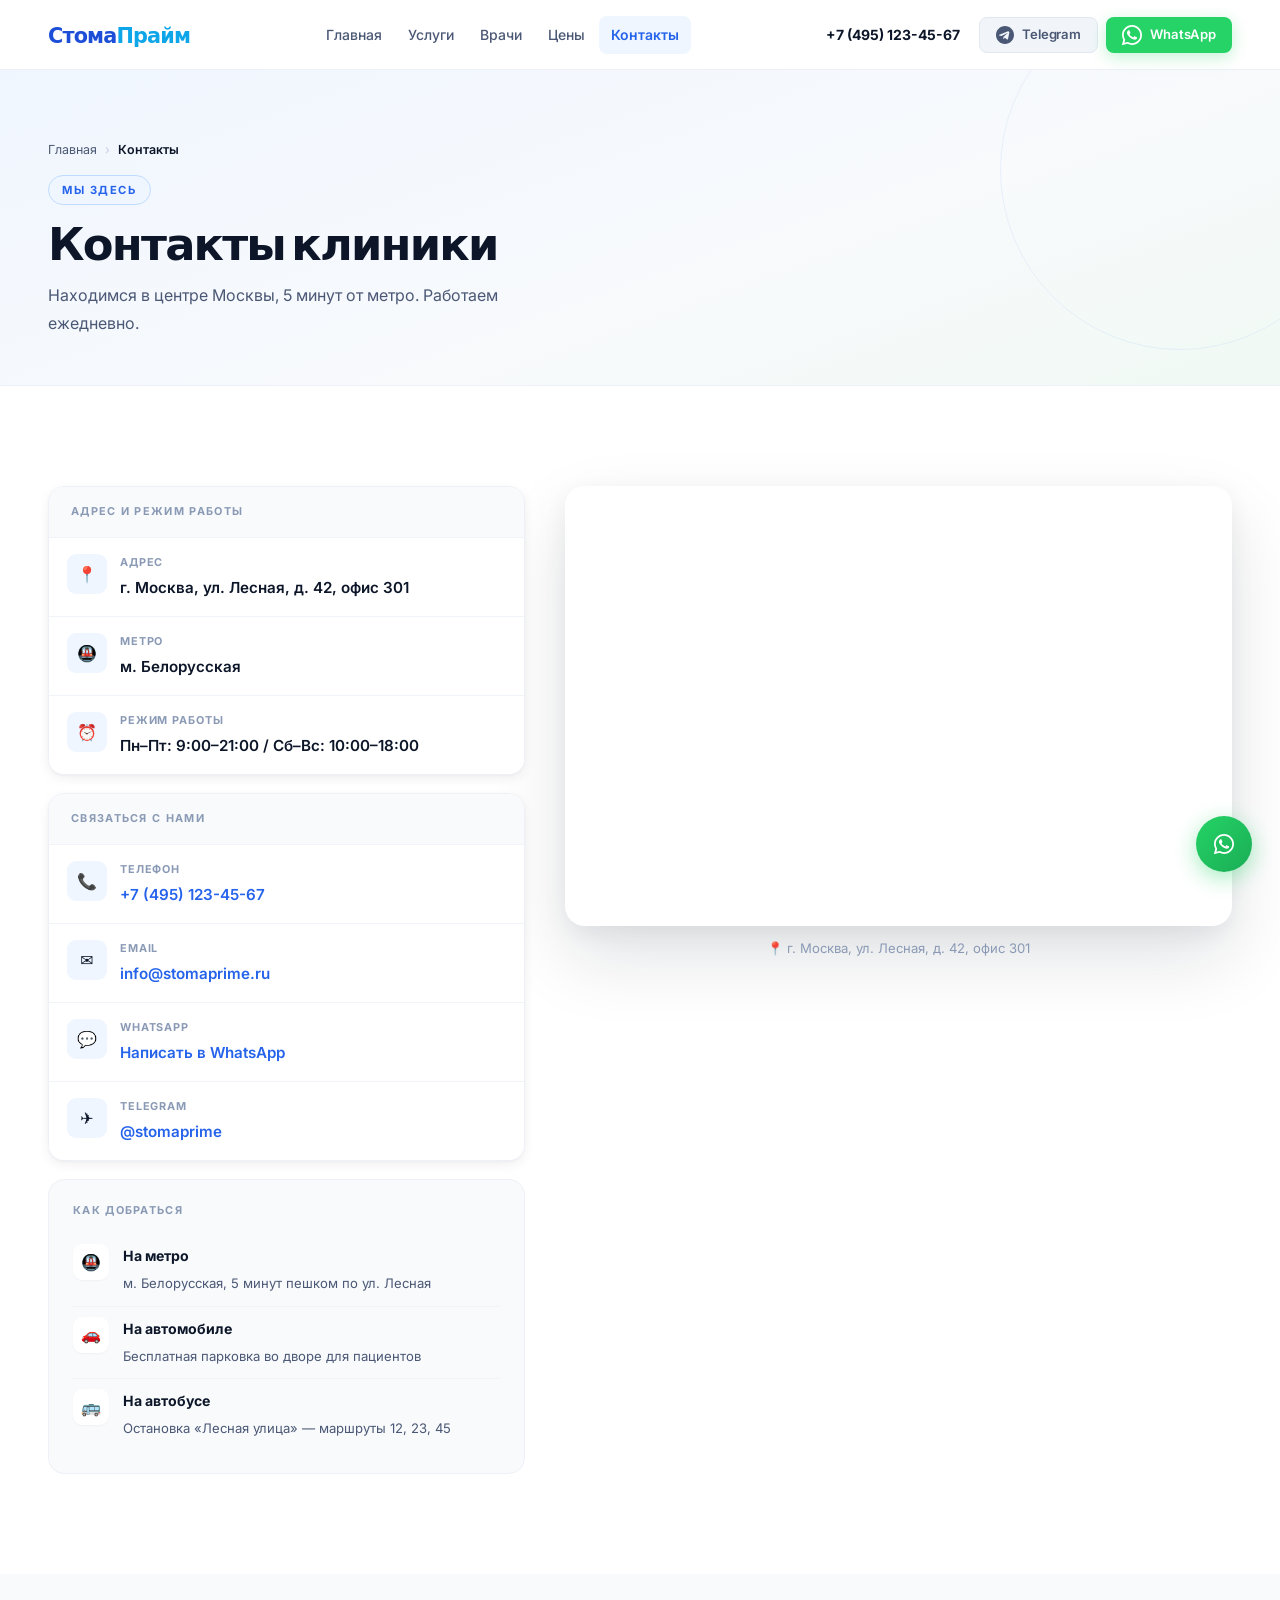
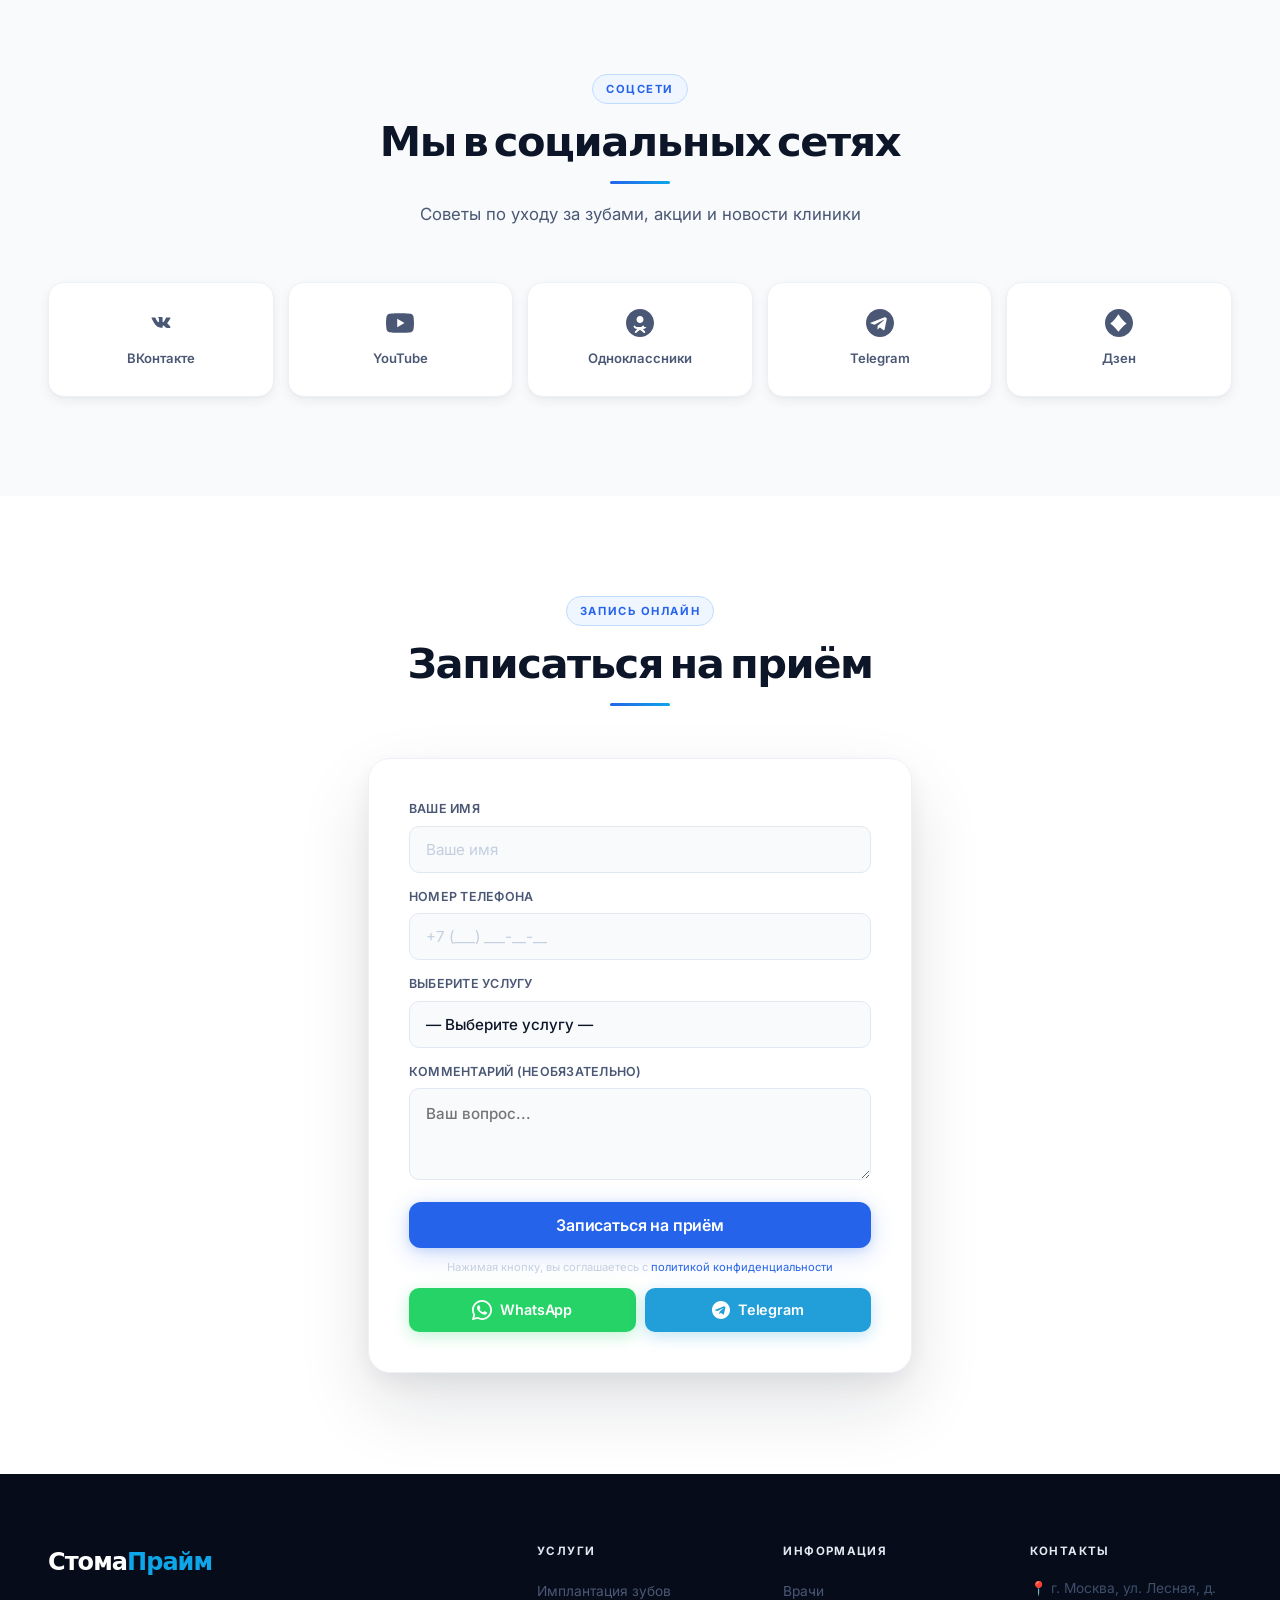
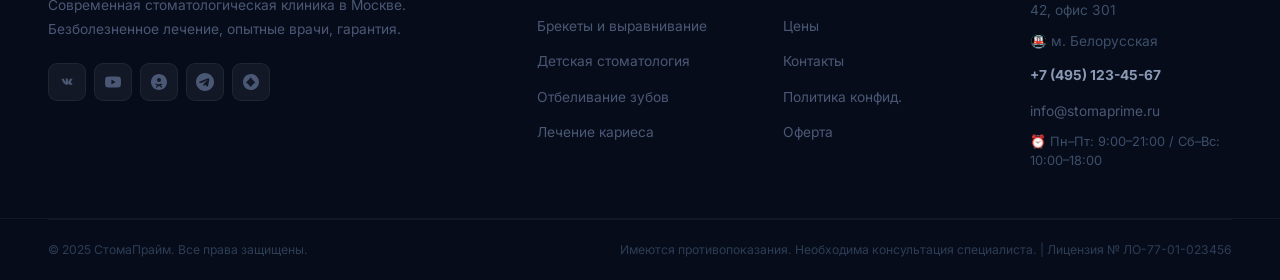
==== commit 5264d719: "Add files via upload" ====
--- a/contacts.html
+++ b/contacts.html
@@ -5,74 +5,14 @@
   <title id="mt">Контакты | СтомаПрайм Москва</title>
   <meta name="description" content="Адрес и контакты стоматологической клиники СтомаПрайм в Москве.">
   <link rel="preconnect" href="https://fonts.googleapis.com"><link rel="preconnect" href="https://fonts.gstatic.com" crossorigin>
-  <link href="https://fonts.googleapis.com/css2?family=Inter:wght@400;500;600;700&family=Outfit:wght@600;700;800;900&display=swap" rel="stylesheet">
+  <link href="https://fonts.googleapis.com/css2?family=Inter:wght@300;400;500;600;700&family=Outfit:wght@400;600;700;800;900&display=swap" rel="stylesheet">
   <link rel="stylesheet" href="shared.css">
-<style>
-.contacts-layout { display:grid; grid-template-columns:1fr 1.4fr; gap:44px; align-items:start; }
-@media(max-width:900px){.contacts-layout{grid-template-columns:1fr;}}
-
-.ccard { background:#fff; border-radius:16px; border:1px solid #edf1f7; box-shadow:0 2px 12px rgba(12,22,40,0.06); overflow:hidden; }
-.ccard-head { padding:18px 24px; background:#f8fafd; border-bottom:1px solid #f0f4f8; }
-.ccard-head h3 { font-size:.68rem; font-weight:700; letter-spacing:.12em; text-transform:uppercase; color:#8a9ab5; }
-.ccard-body .contact-item { border-radius:0; border:none; border-bottom:1px solid #f5f7fa; box-shadow:none; }
-.ccard-body .contact-item:last-child { border-bottom:none; }
-
-.route-block { background:#f8fafd; border-radius:16px; padding:24px 26px; border:1px solid #edf1f7; }
-.route-row { display:flex; align-items:flex-start; gap:14px; padding:11px 0; border-bottom:1px solid #f0f4f8; }
-.route-row:last-child{border-bottom:none;}
-.route-icon { width:38px;height:38px;min-width:38px;background:#fff;border-radius:10px;display:flex;align-items:center;justify-content:center;font-size:1.1rem;box-shadow:0 1px 4px rgba(12,22,40,0.08); }
-.route-t strong{display:block;font-size:.88rem;font-weight:700;color:#0c1628;margin-bottom:2px;}
-.route-t span{font-size:.82rem;color:#6b7fa0;line-height:1.5;}
-
-.big-map { border-radius:20px; overflow:hidden; box-shadow:0 12px 40px rgba(12,22,40,0.12); height:440px; }
-.big-map iframe{width:100%;height:100%;border:none;display:block;}
-
-.soc-grid {
-  display: grid;
-  grid-template-columns: repeat(5, 1fr);
-  gap: 16px;
-}
-@media(max-width: 860px) { .soc-grid { grid-template-columns: repeat(3, 1fr); } }
-@media(max-width: 560px) { .soc-grid { grid-template-columns: repeat(2, 1fr); } }
-
-.soc-tile {
-  display: flex;
-  flex-direction: column;
-  align-items: center;
-  justify-content: center;
-  gap: 12px;
-  padding: 28px 16px;
-  background: #fff;
-  border-radius: 18px;
-  border: 1px solid #edf1f7;
-  box-shadow: 0 2px 12px rgba(12,22,40,0.06);
-  transition: box-shadow .26s cubic-bezier(.4,0,.2,1), transform .26s cubic-bezier(.34,1.56,.64,1), border-color .18s;
-  color: #6b7fa0;
-  font-size: .82rem;
-  font-weight: 600;
-  text-align: center;
-  text-decoration: none;
-  cursor: pointer;
-}
-.soc-tile:hover {
-  box-shadow: 0 12px 36px rgba(12,22,40,0.11);
-  transform: translateY(-5px);
-  color: #2563eb;
-  border-color: #bfdbfe;
-}
-.soc-tile svg {
-  width: 32px;
-  height: 32px;
-  transition: transform .26s cubic-bezier(.34,1.56,.64,1);
-}
-.soc-tile:hover svg { transform: scale(1.15); }
-</style>
 </head>
 <body>
 <header class="site-header" id="site-header"></header>
 <main>
 
-<section class="page-hero" aria-label="Контакты">
+<section class="page-hero">
   <div class="container">
     <nav class="breadcrumb"><a href="index.html">Главная</a><span class="breadcrumb-sep">›</span><span class="breadcrumb-current">Контакты</span></nav>
     <div class="label reveal">Мы здесь</div>
@@ -97,7 +37,7 @@
       </div>
       <div>
         <div class="big-map reveal-r" id="big-map"></div>
-        <p style="text-align:center;font-size:.82rem;color:#8a9ab5;margin-top:12px" id="map-addr"></p>
+        <p style="text-align:center;font-size:.82rem;color:var(--text-light);margin-top:12px" id="map-addr"></p>
       </div>
     </div>
   </div>
@@ -122,7 +62,7 @@
       <h2 class="h2">Записаться на приём</h2>
       <div class="accent-line c w"></div>
     </div>
-    <div style="background:#fff;border-radius:22px;padding:40px;box-shadow:0 8px 40px rgba(12,22,40,0.10);border:1px solid #edf1f7" class="reveal" id="form-box"></div>
+    <div style="background:#fff;border-radius:22px;padding:40px;box-shadow:var(--s-xl);border:1px solid var(--border-light)" class="reveal" id="form-box"></div>
   </div>
 </section>
 
@@ -130,53 +70,56 @@
 <footer class="site-footer" id="site-footer"></footer>
 <script src="config.js"></script><script src="shared.js"></script>
 <script>
-document.addEventListener('DOMContentLoaded',()=>{
-  const d=SITE_DATA;
-  document.getElementById('mt').textContent=`Контакты | ${d.general.clinicName}`;
+document.addEventListener('DOMContentLoaded', function() {
+  var d = SITE_DATA;
+  document.getElementById('mt').textContent = 'Контакты | ' + d.general.clinicName;
 
-  const ci=c=>`<div class="contact-item"><div class="contact-icon">${c.i}</div><div><div class="c-label">${c.l}</div><div class="c-value">${c.v}</div></div></div>`;
+  function ci(c) {
+    return '<div class="contact-item"><div class="contact-icon">'+c.i+'</div><div><div class="c-label">'+c.l+'</div><div class="c-value">'+c.v+'</div></div></div>';
+  }
 
-  document.getElementById('c-main').innerHTML=[
-    {i:'📍',l:'Адрес',         v:d.contacts.address},
-    {i:'🚇',l:'Метро',         v:d.contacts.metroStation},
-    {i:'⏰',l:'Режим работы',  v:d.general.workingHours},
+  document.getElementById('c-main').innerHTML = [
+    {i:'📍',l:'Адрес',        v:d.contacts.address},
+    {i:'🚇',l:'Метро',        v:d.contacts.metroStation},
+    {i:'⏰',l:'Режим работы', v:d.general.workingHours},
   ].map(ci).join('');
 
-  document.getElementById('c-channels').innerHTML=[
-    {i:'📞',l:'Телефон', v:`<a href="tel:${d.contacts.phoneRaw}">${d.contacts.phone}</a>`},
-    {i:'✉️',l:'Email',   v:`<a href="mailto:${d.contacts.email}">${d.contacts.email}</a>`},
-    {i:'💬',l:'WhatsApp',v:`<a href="${UTILS.whatsappLink()}" target="_blank">Написать в WhatsApp</a>`},
-    {i:'✈️',l:'Telegram',v:`<a href="${d.contacts.telegramLink}" target="_blank">${d.contacts.telegram}</a>`},
+  document.getElementById('c-channels').innerHTML = [
+    {i:'📞',l:'Телефон', v:'<a href="tel:'+d.contacts.phoneRaw+'">'+d.contacts.phone+'</a>'},
+    {i:'✉️',l:'Email',   v:'<a href="mailto:'+d.contacts.email+'">'+d.contacts.email+'</a>'},
+    {i:'💬',l:'WhatsApp',v:'<a href="'+UTILS.whatsappLink()+'" target="_blank">Написать в WhatsApp</a>'},
+    {i:'✈️',l:'Telegram',v:'<a href="'+d.contacts.telegramLink+'" target="_blank">'+d.contacts.telegram+'</a>'},
   ].map(ci).join('');
 
-  document.getElementById('c-route').innerHTML=`
-    <div style="font-size:.68rem;font-weight:700;text-transform:uppercase;letter-spacing:.12em;color:#8a9ab5;margin-bottom:14px">Как добраться</div>
-    <div class="route-row"><div class="route-icon">🚇</div><div class="route-t"><strong>На метро</strong><span>${d.contacts.metroStation}, 5 минут пешком по ул. Лесная</span></div></div>
-    <div class="route-row"><div class="route-icon">🚗</div><div class="route-t"><strong>На автомобиле</strong><span>Бесплатная парковка во дворе для пациентов</span></div></div>
-    <div class="route-row"><div class="route-icon">🚌</div><div class="route-t"><strong>На автобусе</strong><span>Остановка «Лесная улица» — маршруты 12, 23, 45</span></div></div>`;
+  document.getElementById('c-route').innerHTML =
+    '<div style="font-size:.68rem;font-weight:700;text-transform:uppercase;letter-spacing:.12em;color:var(--text-light);margin-bottom:14px">Как добраться</div>' +
+    '<div class="route-row"><div class="route-icon">🚇</div><div class="route-t"><strong>На метро</strong><span>'+d.contacts.metroStation+', 5 минут пешком по ул. Лесная</span></div></div>' +
+    '<div class="route-row"><div class="route-icon">🚗</div><div class="route-t"><strong>На автомобиле</strong><span>Бесплатная парковка во дворе для пациентов</span></div></div>' +
+    '<div class="route-row"><div class="route-icon">🚌</div><div class="route-t"><strong>На автобусе</strong><span>Остановка «Лесная улица» — маршруты 12, 23, 45</span></div></div>';
 
-  document.getElementById('big-map').innerHTML=`<iframe src="${d.map.embedUrl}" allowfullscreen loading="lazy" title="Карта"></iframe>`;
-  document.getElementById('map-addr').textContent=`📍 ${d.contacts.address}`;
+  document.getElementById('big-map').innerHTML = '<iframe src="'+d.map.embedUrl+'" allowfullscreen loading="lazy" title="Карта"></iframe>';
+  document.getElementById('map-addr').textContent = '📍 ' + d.contacts.address;
 
-  const socSVG={
-    vk:`<svg viewBox="0 0 24 24" fill="currentColor"><path d="M12.785 16.241s.288-.032.436-.194c.136-.148.131-.427.131-.427s-.019-1.307.587-1.498c.597-.189 1.365 1.263 2.178 1.821.615.422 1.082.33 1.082.33l2.175-.03s1.137-.071.598-1.121c-.044-.083-.313-.666-1.608-1.883-1.356-1.274-1.174-1.068.459-3.271.999-1.333 1.398-2.146 1.273-2.494-.12-.332-.854-.244-.854-.244l-2.448.015s-.181-.025-.316.054c-.132.078-.216.26-.216.26s-.387 1.028-.903 1.903c-1.088 1.84-1.524 1.94-1.703 1.824-.414-.268-.311-1.075-.311-1.649 0-1.793.272-2.54-.529-2.733-.266-.064-.461-.106-1.141-.113-.872-.009-1.609.003-2.027.208-.278.135-.492.436-.361.453.162.021.528.099.722.363.252.341.243 1.107.243 1.107s.145 2.112-.337 2.373c-.331.179-.786-.187-1.761-1.854-.5-.861-.878-1.814-.878-1.814s-.072-.176-.202-.271c-.157-.114-.376-.15-.376-.15l-2.325.015s-.349.01-.477.162c-.114.135-.009.414-.009.414s1.822 4.261 3.881 6.409c1.89 1.973 4.04 1.842 4.04 1.842h.974z"/></svg>`,
-    yt:`<svg viewBox="0 0 24 24" fill="currentColor"><path d="M23.495 6.205a3.007 3.007 0 00-2.088-2.088c-1.87-.501-9.396-.501-9.396-.501s-7.507-.01-9.396.501A3.007 3.007 0 00.527 6.205a31.247 31.247 0 00-.522 5.805 31.247 31.247 0 00.522 5.783 3.007 3.007 0 002.088 2.088c1.868.502 9.396.502 9.396.502s7.506 0 9.396-.502a3.007 3.007 0 002.088-2.088 31.247 31.247 0 00.5-5.783 31.247 31.247 0 00-.5-5.805zM9.609 15.601V8.408l6.264 3.602z"/></svg>`,
-    ok:`<svg viewBox="0 0 24 24" fill="currentColor"><path d="M12 0C5.373 0 0 5.373 0 12s5.373 12 12 12 12-5.373 12-12S18.627 0 12 0zm0 6c1.66 0 3 1.34 3 3s-1.34 3-3 3-3-1.34-3-3 1.34-3 3-3zm5.5 9.5c-.56.98-1.63 1.63-2.85 1.63h-.15l1.85 2.07c.3.33.28.85-.05 1.15a.81.81 0 01-1.15-.05L12 17.8l-3.15 2.5a.81.81 0 01-1.15.05.81.81 0 01.05-1.15l1.85-2.07h-.15c-1.22 0-2.29-.65-2.85-1.63a.81.81 0 011.4-.82c.26.44.74.72 1.3.72h3.4c.56 0 1.04-.28 1.3-.72a.81.81 0 111.4.82z"/></svg>`,
-    tg:`<svg viewBox="0 0 24 24" fill="currentColor"><path d="M12 0C5.373 0 0 5.373 0 12s5.373 12 12 12 12-5.373 12-12S18.627 0 12 0zm5.894 8.221l-1.97 9.28c-.145.658-.537.818-1.084.508l-3-2.21-1.447 1.394c-.16.16-.295.295-.605.295l.213-3.053 5.56-5.023c.242-.213-.054-.333-.373-.12L7.26 13.447l-2.95-.924c-.64-.203-.652-.64.136-.954l11.52-4.44c.537-.194 1.006.131.928.092z"/></svg>`,
-    dz:`<svg viewBox="0 0 24 24" fill="currentColor"><path d="M12 0C5.373 0 0 5.373 0 12s5.373 12 12 12 12-5.373 12-12S18.627 0 12 0zm-.5 19.5C9.5 17 7 14.5 4.5 12.5 7 10.5 9.5 8 11.5 4.5c2 3.5 4.5 6 7 8-2.5 2-5 4.5-7 7z"/></svg>`,
+  var socSVG = {
+    vk:'<svg viewBox="0 0 24 24" fill="currentColor"><path d="M12.785 16.241s.288-.032.436-.194c.136-.148.131-.427.131-.427s-.019-1.307.587-1.498c.597-.189 1.365 1.263 2.178 1.821.615.422 1.082.33 1.082.33l2.175-.03s1.137-.071.598-1.121c-.044-.083-.313-.666-1.608-1.883-1.356-1.274-1.174-1.068.459-3.271.999-1.333 1.398-2.146 1.273-2.494-.12-.332-.854-.244-.854-.244l-2.448.015s-.181-.025-.316.054c-.132.078-.216.26-.216.26s-.387 1.028-.903 1.903c-1.088 1.84-1.524 1.94-1.703 1.824-.414-.268-.311-1.075-.311-1.649 0-1.793.272-2.54-.529-2.733-.266-.064-.461-.106-1.141-.113-.872-.009-1.609.003-2.027.208-.278.135-.492.436-.361.453.162.021.528.099.722.363.252.341.243 1.107.243 1.107s.145 2.112-.337 2.373c-.331.179-.786-.187-1.761-1.854-.5-.861-.878-1.814-.878-1.814s-.072-.176-.202-.271c-.157-.114-.376-.15-.376-.15l-2.325.015s-.349.01-.477.162c-.114.135-.009.414-.009.414s1.822 4.261 3.881 6.409c1.89 1.973 4.04 1.842 4.04 1.842h.974z"/></svg>',
+    yt:'<svg viewBox="0 0 24 24" fill="currentColor"><path d="M23.495 6.205a3.007 3.007 0 00-2.088-2.088c-1.87-.501-9.396-.501-9.396-.501s-7.507-.01-9.396.501A3.007 3.007 0 00.527 6.205a31.247 31.247 0 00-.522 5.805 31.247 31.247 0 00.522 5.783 3.007 3.007 0 002.088 2.088c1.868.502 9.396.502 9.396.502s7.506 0 9.396-.502a3.007 3.007 0 002.088-2.088 31.247 31.247 0 00.5-5.783 31.247 31.247 0 00-.5-5.805zM9.609 15.601V8.408l6.264 3.602z"/></svg>',
+    ok:'<svg viewBox="0 0 24 24" fill="currentColor"><path d="M12 0C5.373 0 0 5.373 0 12s5.373 12 12 12 12-5.373 12-12S18.627 0 12 0zm0 6c1.66 0 3 1.34 3 3s-1.34 3-3 3-3-1.34-3-3 1.34-3 3-3zm5.5 9.5c-.56.98-1.63 1.63-2.85 1.63h-.15l1.85 2.07c.3.33.28.85-.05 1.15a.81.81 0 01-1.15-.05L12 17.8l-3.15 2.5a.81.81 0 01-1.15.05.81.81 0 01.05-1.15l1.85-2.07h-.15c-1.22 0-2.29-.65-2.85-1.63a.81.81 0 011.4-.82c.26.44.74.72 1.3.72h3.4c.56 0 1.04-.28 1.3-.72a.81.81 0 111.4.82z"/></svg>',
+    tg:'<svg viewBox="0 0 24 24" fill="currentColor"><path d="M12 0C5.373 0 0 5.373 0 12s5.373 12 12 12 12-5.373 12-12S18.627 0 12 0zm5.894 8.221l-1.97 9.28c-.145.658-.537.818-1.084.508l-3-2.21-1.447 1.394c-.16.16-.295.295-.605.295l.213-3.053 5.56-5.023c.242-.213-.054-.333-.373-.12L7.26 13.447l-2.95-.924c-.64-.203-.652-.64.136-.954l11.52-4.44c.537-.194 1.006.131.928.092z"/></svg>',
+    dz:'<svg viewBox="0 0 24 24" fill="currentColor"><path d="M12 0C5.373 0 0 5.373 0 12s5.373 12 12 12 12-5.373 12-12S18.627 0 12 0zm-.5 19.5C9.5 17 7 14.5 4.5 12.5 7 10.5 9.5 8 11.5 4.5c2 3.5 4.5 6 7 8-2.5 2-5 4.5-7 7z"/></svg>',
   };
-  const s=d.socials;
-  const socs=[
-    {href:s.vk,       k:'vk',  label:'ВКонтакте'},
-    {href:s.youtube,  k:'yt',  label:'YouTube'},
-    {href:s.ok,       k:'ok',  label:'Одноклассники'},
-    {href:`https://t.me/${d.contacts.telegram.replace('@','')}`,k:'tg',label:'Telegram'},
-    {href:s.dzen,     k:'dz',  label:'Дзен'},
+  var s = d.socials;
+  var socs = [
+    {href:s.vk, k:'vk', label:'ВКонтакте'},
+    {href:s.youtube, k:'yt', label:'YouTube'},
+    {href:s.ok, k:'ok', label:'Одноклассники'},
+    {href:'https://t.me/'+d.contacts.telegram.replace('@',''), k:'tg', label:'Telegram'},
+    {href:s.dzen, k:'dz', label:'Дзен'},
   ];
-  document.getElementById('soc-grid').innerHTML=socs.filter(x=>x.href).map(x=>`
-    <a href="${x.href}" class="soc-tile" target="_blank" rel="noopener">${socSVG[x.k]}${x.label}</a>`).join('');
+  document.getElementById('soc-grid').innerHTML = socs.filter(function(x){return x.href}).map(function(x){
+    return '<a href="'+x.href+'" class="soc-tile" target="_blank" rel="noopener">'+socSVG[x.k]+x.label+'</a>';
+  }).join('');
 
-  document.getElementById('form-box').innerHTML=getBookingFormHTML(false);
+  document.getElementById('form-box').innerHTML = getBookingFormHTML(false);
   initPage('contacts');
 });
 </script>
--- a/shared.css
+++ b/shared.css
@@ -1,442 +1,410 @@
-/* ================================================================
-   STOMAPRIME — PREMIUM DESIGN SYSTEM 2025
-   Private clinic · Clean · Trustworthy · Expensive-feeling
-   ================================================================ */
-
-@import url('https://fonts.googleapis.com/css2?family=Inter:ital,wght@0,300;0,400;0,500;0,600;0,700;1,400&family=Outfit:wght@300;400;500;600;700;800;900&display=swap');
-
-/* ── TOKENS ───────────────────────────────────────────────── */
-:root {
-  /* Brand */
-  --blue:          #2563eb;
-  --blue-dark:     #1d4ed8;
-  --blue-deeper:   #1e3a8a;
-  --blue-light:    #eff6ff;
-  --blue-mid:      #bfdbfe;
-  --blue-glow:     rgba(37,99,235,0.18);
-
-  /* Alias */
-  --primary:       var(--blue);
-  --primary-dark:  var(--blue-dark);
-  --primary-light: var(--blue-light);
-  --primary-mid:   var(--blue-mid);
-  --accent:        #0ea5e9;
-  --accent-light:  #e0f2fe;
-  --teal:          #0d9488;
-  --teal-light:    #f0fdfa;
-  --green:         #059669;
-  --green-light:   #ecfdf5;
-
-  /* Text */
-  --text:          #0c1628;
-  --text-muted:    #4b5875;
-  --text-light:    #8a9ab5;
-  --text-xlight:   #c4cfe0;
-
-  /* Surfaces */
-  --bg:            #ffffff;
-  --bg-soft:       #f8fafc;
-  --bg-subtle:     #f1f5f9;
-  --bg-dark:       #080e1e;
-  --bg-card:       #ffffff;
-
-  /* Borders */
-  --border:        #e1e8f0;
-  --border-light:  #f0f4f8;
-
-  /* Shadows — layered for real depth */
-  --s-xs:   0 1px 2px rgba(12,22,40,0.04);
-  --s-sm:   0 1px 3px rgba(12,22,40,0.04), 0 4px 12px rgba(12,22,40,0.06);
-  --s-md:   0 2px 6px rgba(12,22,40,0.04), 0 8px 28px rgba(12,22,40,0.08);
-  --s-lg:   0 4px 12px rgba(12,22,40,0.05), 0 16px 48px rgba(12,22,40,0.10);
-  --s-xl:   0 8px 24px rgba(12,22,40,0.06), 0 32px 72px rgba(12,22,40,0.12);
-  --s-2xl:  0 16px 40px rgba(12,22,40,0.08), 0 48px 96px rgba(12,22,40,0.14);
-  --s-blue: 0 6px 24px rgba(37,99,235,0.22), 0 2px 8px rgba(37,99,235,0.14);
-  --s-blue-lg: 0 12px 40px rgba(37,99,235,0.30), 0 4px 16px rgba(37,99,235,0.16);
-
-  /* Radius */
-  --r-xs: 6px;
-  --r-sm: 10px;
-  --r:    16px;
-  --r-lg: 22px;
-  --r-xl: 28px;
-  --r-2xl:36px;
-
-  /* Typography */
-  --font:      'Inter', system-ui, -apple-system, sans-serif;
-  --font-h:    'Outfit', system-ui, sans-serif;
-
-  /* Motion */
-  --ease:      cubic-bezier(0.4, 0, 0.2, 1);
-  --ease-out:  cubic-bezier(0, 0, 0.2, 1);
-  --ease-spr:  cubic-bezier(0.34, 1.56, 0.64, 1);
-  --t:         0.24s var(--ease);
-  --t-fast:    0.14s var(--ease);
-  --t-slow:    0.42s var(--ease);
-
-  /* Layout */
-  --max-w:    1240px;
-  --pad-x:    28px;
-  --sec:      104px;
-  --sec-sm:   68px;
+/* STOMAPRIME — Design System 2025 */
+@import url('https://fonts.googleapis.com/css2?family=Inter:wght@300;400;500;600;700&family=Outfit:wght@400;600;700;800;900&display=swap');
+:root{--blue:#2563eb;--blue-dark:#1d4ed8;--blue-deeper:#1e3a8a;--blue-light:#eff6ff;--blue-mid:#bfdbfe;--blue-pale:#dbeafe;--accent:#0ea5e9;--accent-light:#e0f2fe;--teal:#0d9488;--teal-light:#f0fdfa;--green:#059669;--green-light:#ecfdf5;--text:#0c1628;--text-muted:#4b5875;--text-light:#8a9ab5;--text-xlight:#c4cfe0;--bg:#fff;--bg-soft:#f8fafc;--bg-hero:#f7f9fd;--bg-dark:#060c1a;--border:#e1e8f0;--border-light:#edf1f7;--border-faint:#f0f4f8;--s-xs:0 1px 2px rgba(12,22,40,.04);--s-sm:0 1px 3px rgba(12,22,40,.04),0 4px 12px rgba(12,22,40,.06);--s-md:0 2px 6px rgba(12,22,40,.04),0 8px 28px rgba(12,22,40,.08);--s-lg:0 4px 12px rgba(12,22,40,.05),0 16px 48px rgba(12,22,40,.10);--s-xl:0 8px 24px rgba(12,22,40,.06),0 32px 72px rgba(12,22,40,.12);--s-hero:0 24px 80px rgba(12,22,40,.16),0 8px 28px rgba(12,22,40,.08);--s-blue:0 6px 24px rgba(37,99,235,.22),0 2px 8px rgba(37,99,235,.14);--s-blue-lg:0 12px 40px rgba(37,99,235,.30);--r:16px;--r-lg:22px;--r-xl:28px;--font:'Inter',system-ui,sans-serif;--font-h:'Outfit',system-ui,sans-serif;--ease:cubic-bezier(.4,0,.2,1);--ease-out:cubic-bezier(0,0,.2,1);--ease-spr:cubic-bezier(.34,1.56,.64,1);--t:.24s var(--ease);--t-fast:.14s var(--ease);--max-w:1240px;--pad-x:28px;--sec:100px;--sec-sm:64px}
+*,*::before,*::after{box-sizing:border-box;margin:0;padding:0}
+html{scroll-behavior:smooth;font-size:16px;-webkit-text-size-adjust:100%;overflow-x:hidden}
+body{font-family:var(--font);color:var(--text);background:var(--bg);line-height:1.65;-webkit-font-smoothing:antialiased;overflow-x:hidden;min-width:320px}
+img{max-width:100%;height:auto;display:block}
+a{text-decoration:none;color:inherit}
+ul{list-style:none}
+button{font-family:var(--font)}
+
+/* ANIMATIONS */
+.reveal{opacity:0;transform:translateY(22px);transition:opacity .65s var(--ease-out),transform .65s var(--ease-out);will-change:opacity,transform}
+.reveal-l,.reveal-r{opacity:0;transform:translateY(18px);transition:opacity .6s var(--ease-out),transform .6s var(--ease-out)}
+.reveal-s{opacity:0;transform:scale(.97);transition:opacity .6s var(--ease-out),transform .6s var(--ease-out)}
+.reveal.in,.reveal-l.in,.reveal-r.in,.reveal-s.in{opacity:1;transform:none}
+.d1{transition-delay:.05s}.d2{transition-delay:.11s}.d3{transition-delay:.17s}.d4{transition-delay:.23s}.d5{transition-delay:.29s}.d6{transition-delay:.35s}.d7{transition-delay:.41s}.d8{transition-delay:.47s}
+@keyframes fcFloat{0%,100%{transform:translateY(0)}50%{transform:translateY(-7px)}}
+@keyframes hblink{0%,100%{opacity:1}50%{opacity:.25}}
+@keyframes waPulse{0%,100%{box-shadow:0 6px 22px rgba(37,211,102,.42),0 0 0 0 rgba(37,211,102,.25)}50%{box-shadow:0 6px 22px rgba(37,211,102,.42),0 0 0 11px rgba(37,211,102,0)}}
+@keyframes menuIn{from{opacity:0;transform:translateY(-6px)}to{opacity:1;transform:none}}
+
+/* LAYOUT */
+.section{padding:var(--sec) 0}.section-sm{padding:var(--sec-sm) 0}.section-bg{background:var(--bg-soft)}
+.container{max-width:var(--max-w);margin:0 auto;padding:0 var(--pad-x)}
+.g2{display:grid;grid-template-columns:repeat(2,1fr);gap:24px}
+.g3{display:grid;grid-template-columns:repeat(3,1fr);gap:24px}
+.g4{display:grid;grid-template-columns:repeat(4,1fr);gap:24px}
+
+/* TYPOGRAPHY */
+.h1{font-family:var(--font-h);font-weight:900;color:var(--text);font-size:clamp(2.2rem,5.5vw,4rem);line-height:1.05;letter-spacing:-.045em;margin-bottom:20px}
+.h2{font-family:var(--font-h);font-weight:800;color:var(--text);font-size:clamp(1.7rem,3.5vw,2.6rem);line-height:1.12;letter-spacing:-.035em;margin-bottom:14px}
+.h2-dark{color:#fff}
+.h3{font-family:var(--font-h);font-weight:700;font-size:clamp(1.1rem,2vw,1.4rem);line-height:1.2;letter-spacing:-.02em}
+.subtitle{font-size:1.05rem;color:var(--text-muted);line-height:1.75;max-width:520px}
+.subtitle-dark{color:rgba(255,255,255,.65)}
+.sec-head{margin-bottom:52px}.sec-head.center{text-align:center}.sec-head.center .subtitle{margin:0 auto}
+.label{display:inline-flex;align-items:center;gap:6px;font-size:.7rem;font-weight:700;letter-spacing:.14em;text-transform:uppercase;color:var(--blue);background:var(--blue-light);padding:5px 13px;border-radius:99px;margin-bottom:14px;border:1px solid var(--blue-mid)}
+.accent-line{width:36px;height:3px;background:linear-gradient(90deg,var(--blue),var(--accent));border-radius:99px;margin:16px 0}
+.accent-line.c{margin:16px auto}.accent-line.w{width:60px}
+
+/* HEADER */
+.site-header{position:sticky;top:0;z-index:200;height:70px;background:rgba(255,255,255,.9);backdrop-filter:blur(20px) saturate(180%);-webkit-backdrop-filter:blur(20px) saturate(180%);border-bottom:1px solid rgba(225,232,240,.6);transition:background var(--t),box-shadow var(--t)}
+.site-header.scrolled{background:rgba(255,255,255,.97);box-shadow:0 1px 0 var(--border-light),0 4px 20px rgba(12,22,40,.08)}
+.header-inner{max-width:var(--max-w);margin:0 auto;padding:0 var(--pad-x);height:70px;display:flex;align-items:center;justify-content:space-between;gap:16px}
+.logo{display:flex;align-items:center;gap:10px;flex-shrink:0;transition:opacity var(--t-fast)}.logo:hover{opacity:.82}
+.logo-img{width:34px;height:34px;border-radius:8px;object-fit:cover}
+.logo-text{font-family:var(--font-h);font-size:1.3rem;font-weight:800;color:var(--blue-dark);letter-spacing:-.04em;white-space:nowrap}
+.logo-text span{color:var(--accent)}
+.nav-desktop{display:flex;align-items:center;gap:2px}
+.nav-desktop a{font-size:.875rem;font-weight:500;color:var(--text-muted);padding:7px 12px;border-radius:8px;white-space:nowrap;transition:color var(--t-fast),background var(--t-fast)}
+.nav-desktop a:hover{color:var(--blue);background:var(--blue-light)}
+.nav-desktop a.active{color:var(--blue);background:var(--blue-light);font-weight:600}
+.header-actions{display:flex;align-items:center;gap:8px;flex-shrink:0}
+.header-phone{font-size:.875rem;font-weight:700;color:var(--text);white-space:nowrap;display:none;padding:7px 11px;border-radius:8px;transition:var(--t-fast)}
+.header-phone:hover{background:var(--bg-soft);color:var(--blue)}
+@media(min-width:1024px){.header-phone{display:block}}
+
+/* BURGER */
+.burger{display:flex;flex-direction:column;gap:5px;cursor:pointer;padding:9px;border-radius:8px;background:none;border:none;flex-shrink:0;-webkit-tap-highlight-color:transparent}
+.burger span{display:block;width:21px;height:2px;background:var(--text);border-radius:2px;transition:var(--t)}
+.burger.open span:nth-child(1){transform:translateY(7px) rotate(45deg)}
+.burger.open span:nth-child(2){opacity:0;width:0}
+.burger.open span:nth-child(3){transform:translateY(-7px) rotate(-45deg)}
+@media(min-width:1024px){.burger{display:none}.nav-desktop{display:flex}}
+@media(max-width:1023px){.nav-desktop{display:none}}
+
+/* MOBILE MENU */
+.mobile-menu{display:none;position:fixed;top:70px;left:0;right:0;bottom:0;background:#fff;z-index:199;padding:8px 16px 32px;flex-direction:column;gap:0;overflow-y:auto;overflow-x:hidden;box-shadow:0 8px 32px rgba(12,22,40,.12)}
+.mobile-menu.open{display:flex;animation:menuIn .22s var(--ease-out) both}
+.mobile-menu a{display:block;font-size:1.05rem;font-weight:600;color:var(--text);padding:16px 14px;border-bottom:1px solid var(--border-faint);transition:color var(--t-fast),background var(--t-fast)}
+.mobile-menu a:hover,.mobile-menu a:active{color:var(--blue);background:var(--blue-light)}
+.mobile-menu-footer{margin-top:auto;padding-top:20px;border-top:1px solid var(--border-light);display:flex;flex-direction:column;gap:10px}
+
+/* BUTTONS */
+.btn{display:inline-flex;align-items:center;justify-content:center;gap:8px;font-family:var(--font);font-weight:600;font-size:.9rem;letter-spacing:-.01em;padding:12px 22px;border-radius:10px;border:none;cursor:pointer;white-space:nowrap;text-decoration:none;line-height:1;user-select:none;transition:transform var(--t),box-shadow var(--t),background var(--t),border-color var(--t);-webkit-tap-highlight-color:transparent}
+.btn:active{transform:scale(.96)!important;transition-duration:.1s!important}
+.btn-primary{background:var(--blue);color:#fff;box-shadow:var(--s-blue)}.btn-primary:hover{background:var(--blue-dark);box-shadow:var(--s-blue-lg);transform:translateY(-2px)}
+.btn-outline{background:transparent;color:var(--blue);border:1.5px solid var(--blue-mid)}.btn-outline:hover{background:var(--blue-light);border-color:var(--blue);transform:translateY(-1px)}
+.btn-ghost{background:#f1f5f9;color:var(--text-muted);border:1px solid var(--border)}.btn-ghost:hover{background:var(--border);color:var(--text)}
+.btn-wa{background:#25d366;color:#fff;box-shadow:0 4px 16px rgba(37,211,102,.28)}.btn-wa:hover{background:#1db954;box-shadow:0 8px 28px rgba(37,211,102,.38);transform:translateY(-2px)}
+.btn-tg{background:#229ed9;color:#fff;box-shadow:0 4px 16px rgba(34,158,217,.28)}.btn-tg:hover{background:#1a8fc5;transform:translateY(-2px)}
+.btn-sm{padding:8px 16px;font-size:.82rem;border-radius:8px}
+.btn-lg{padding:15px 28px;font-size:1rem;border-radius:12px}
+.btn-xl{padding:16px 32px;font-size:1.05rem;border-radius:13px;font-weight:700}
+
+/* HERO — ГЛАВНАЯ */
+.hero{position:relative;padding:80px 0 72px;background:var(--bg-hero);overflow:hidden;min-height:calc(100vh - 70px);display:flex;align-items:center}
+.hero::before{content:'';position:absolute;inset:0;pointer-events:none;background:radial-gradient(ellipse 70% 55% at 75% 35%,rgba(37,99,235,.07) 0%,transparent 65%),radial-gradient(ellipse 55% 45% at 15% 70%,rgba(14,165,233,.05) 0%,transparent 60%)}
+.hero::after{content:'';position:absolute;inset:0;pointer-events:none;background-image:linear-gradient(rgba(37,99,235,.03) 1px,transparent 1px),linear-gradient(90deg,rgba(37,99,235,.03) 1px,transparent 1px);background-size:60px 60px;mask-image:radial-gradient(ellipse 70% 70% at 50% 50%,black 30%,transparent 80%);-webkit-mask-image:radial-gradient(ellipse 70% 70% at 50% 50%,black 30%,transparent 80%)}
+.hero-wrap{display:grid;grid-template-columns:1fr 1fr;gap:72px;align-items:center;position:relative;z-index:1;width:100%}
+.hero-pill{display:inline-flex;align-items:center;gap:8px;font-size:.72rem;font-weight:700;letter-spacing:.12em;text-transform:uppercase;color:var(--blue);background:#fff;padding:7px 16px;border-radius:99px;border:1px solid var(--blue-mid);box-shadow:0 2px 12px rgba(37,99,235,.1);margin-bottom:24px;white-space:nowrap}
+.hero-pill-dot{width:7px;height:7px;border-radius:50%;background:var(--blue);animation:hblink 2s ease-in-out infinite;flex-shrink:0}
+.hero-h1{font-family:var(--font-h);font-weight:900;color:var(--text);font-size:clamp(2rem,5.5vw,3.8rem);line-height:1.06;letter-spacing:-.045em;margin-bottom:20px}
+.hero-h1 em{font-style:normal;color:var(--blue)}
+.hero-sub{font-size:1.05rem;color:var(--text-muted);line-height:1.75;margin-bottom:36px;max-width:440px}
+.hero-ctas{display:flex;gap:12px;flex-wrap:wrap;margin-bottom:44px}
+.hero-trust{display:grid;grid-template-columns:repeat(4,1fr);background:#fff;border-radius:var(--r);border:1px solid #e8eef6;box-shadow:0 2px 16px rgba(12,22,40,.07);overflow:hidden}
+.trust-cell{padding:16px 12px;text-align:center;border-right:1px solid var(--border-faint);transition:background .2s}
+.trust-cell:last-child{border-right:none}.trust-cell:hover{background:#f8faff}
+.trust-num{font-family:var(--font-h);font-size:1.35rem;font-weight:900;color:var(--blue);letter-spacing:-.04em;line-height:1;margin-bottom:5px;display:block}
+.trust-txt{font-size:.65rem;color:var(--text-light);font-weight:600;text-transform:uppercase;letter-spacing:.08em;line-height:1.35;display:block}
+.hero-img-col{position:relative}
+.hero-img-frame{position:relative;border-radius:var(--r-xl);overflow:hidden;box-shadow:var(--s-hero)}
+.hero-img-frame img{width:100%;height:500px;object-fit:cover;object-position:center 15%;display:block;transition:transform 8s ease}
+.hero-img-frame:hover img{transform:scale(1.03)}
+.hero-card{position:absolute;bottom:24px;left:-20px;background:#fff;border-radius:16px;padding:14px 18px;display:flex;align-items:center;gap:12px;box-shadow:0 16px 48px rgba(12,22,40,.14);border:1px solid var(--border-faint);animation:fcFloat 3.2s ease-in-out infinite;z-index:2}
+.hero-card-ico{width:42px;height:42px;flex-shrink:0;border-radius:12px;background:linear-gradient(135deg,var(--blue-light),var(--accent-light));display:flex;align-items:center;justify-content:center;font-size:1.3rem}
+.hero-card-n{font-family:var(--font-h);font-size:1.1rem;font-weight:900;color:var(--text);line-height:1;margin-bottom:3px}
+.hero-card-l{font-size:.68rem;color:var(--text-light);font-weight:500}
+.hero-ribbon{position:absolute;top:20px;right:-12px;background:linear-gradient(135deg,var(--blue),var(--blue-dark));color:#fff;border-radius:12px;padding:12px 16px;box-shadow:var(--s-blue);animation:fcFloat 3.8s .6s ease-in-out infinite;z-index:2}
+.hero-ribbon strong{display:block;font-size:.85rem;font-weight:800;font-family:var(--font-h)}
+.hero-ribbon span{font-size:.65rem;opacity:.82;font-weight:500}
+.hero-dots{position:absolute;bottom:-16px;right:-8px;display:grid;grid-template-columns:repeat(5,1fr);gap:9px;opacity:.25;pointer-events:none}
+.hero-dot{width:5px;height:5px;border-radius:50%;background:var(--blue)}
+
+/* PAGE HERO — внутренние страницы */
+.page-hero{background:linear-gradient(160deg,#f0f6ff 0%,var(--bg-soft) 60%,#f0f9f4 100%);padding:56px 0 48px;border-bottom:1px solid var(--border-light);position:relative;overflow:hidden}
+.page-hero::after{content:'';position:absolute;right:-80px;top:-80px;width:360px;height:360px;border-radius:50%;border:1px solid rgba(37,99,235,.07);pointer-events:none}
+.page-hero-h1{font-family:var(--font-h);font-weight:900;color:var(--text);font-size:clamp(1.8rem,4vw,2.8rem);line-height:1.1;letter-spacing:-.04em;margin-bottom:14px}
+.page-hero-sub{font-size:1rem;color:var(--text-muted);max-width:520px;line-height:1.72}
+
+/* SERVICE HERO */
+.svc-hero{background:var(--bg-hero);padding:56px 0 0;border-bottom:1px solid var(--border-light);overflow:hidden;position:relative}
+.svc-hero::before{content:'';position:absolute;inset:0;pointer-events:none;background:radial-gradient(ellipse 60% 80% at 90% 50%,rgba(37,99,235,.06) 0%,transparent 60%)}
+.svc-hero-inner{display:grid;grid-template-columns:1fr 1fr;gap:56px;align-items:end;position:relative}
+.svc-hero-h1{font-family:var(--font-h);font-weight:900;color:var(--text);font-size:clamp(1.8rem,4vw,2.8rem);line-height:1.08;letter-spacing:-.04em;margin-bottom:14px}
+.svc-hero-p{font-size:1rem;color:var(--text-muted);line-height:1.75;margin-bottom:28px}
+.svc-hero-btns{display:flex;gap:11px;flex-wrap:wrap;margin-bottom:44px}
+.svc-hero-img{width:100%;height:380px;object-fit:cover;border-radius:var(--r-lg) var(--r-lg) 0 0;box-shadow:0 -4px 32px rgba(12,22,40,.1);display:block}
+
+/* STATS BAND */
+.stats-band{background:linear-gradient(135deg,var(--blue-deeper) 0%,var(--blue) 45%,var(--accent) 100%);padding:60px 0}
+.stats-grid{display:grid;grid-template-columns:repeat(4,1fr)}
+.stat{text-align:center;padding:8px 20px;border-right:1px solid rgba(255,255,255,.12)}
+.stat:last-child{border-right:none}
+.stat-n{font-family:var(--font-h);font-size:clamp(1.8rem,4vw,3rem);font-weight:900;color:#fff;letter-spacing:-.045em;line-height:1;margin-bottom:8px}
+.stat-l{font-size:.8rem;color:rgba(255,255,255,.7);font-weight:500;line-height:1.4}
+
+/* SERVICE CARDS */
+.svc-card{background:#fff;border-radius:18px;padding:28px 24px;border:1px solid var(--border-light);box-shadow:var(--s-sm);display:flex;flex-direction:column;gap:13px;text-decoration:none;color:inherit;transition:box-shadow .3s var(--ease),transform .3s var(--ease-spr),border-color .2s;position:relative;overflow:hidden;will-change:transform}
+.svc-card::before{content:'';position:absolute;top:0;left:0;right:0;height:3px;background:linear-gradient(90deg,var(--blue),var(--accent));transform:scaleX(0);transform-origin:left;transition:transform .3s var(--ease)}
+.svc-card:hover{box-shadow:var(--s-lg);transform:translateY(-5px);border-color:var(--blue-pale)}
+.svc-card:hover::before{transform:scaleX(1)}
+.svc-card:hover .svc-ico{background:linear-gradient(135deg,var(--blue),var(--accent))}
+.svc-card:hover .svc-arrow{transform:translateX(5px);color:var(--blue)}
+.svc-ico{width:52px;height:52px;background:var(--blue-light);border-radius:14px;display:flex;align-items:center;justify-content:center;font-size:1.4rem;transition:background .3s}
+.svc-title{font-family:var(--font-h);font-size:1rem;font-weight:700;color:var(--text);letter-spacing:-.02em}
+.svc-desc{font-size:.84rem;color:var(--text-muted);line-height:1.65;flex:1}
+.svc-arrow{font-size:.78rem;color:var(--text-xlight);font-weight:700;transition:.24s var(--ease)}
+
+/* SEO BLOCK */
+.seo-block{background:linear-gradient(140deg,var(--blue-deeper) 0%,var(--blue) 50%,var(--accent) 100%);border-radius:var(--r-xl);padding:60px 52px;color:#fff;display:grid;grid-template-columns:1.1fr 1fr;gap:56px;align-items:center;position:relative;overflow:hidden}
+.seo-block::before{content:'';position:absolute;right:-80px;top:-80px;width:300px;height:300px;border-radius:50%;border:1px solid rgba(255,255,255,.08);pointer-events:none}
+.seo-h2{font-family:var(--font-h);font-size:clamp(1.5rem,3.2vw,2.1rem);font-weight:800;margin-bottom:16px;line-height:1.12;letter-spacing:-.035em}
+.seo-p{font-size:.95rem;line-height:1.8;opacity:.88;margin-bottom:32px}
+.seo-perks{display:flex;flex-direction:column;gap:11px}
+.seo-perk{display:flex;align-items:center;gap:13px;font-size:.88rem;font-weight:500;background:rgba(255,255,255,.1);padding:13px 16px;border-radius:12px;transition:background .2s}
+.seo-perk:hover{background:rgba(255,255,255,.18)}
+.seo-check{width:24px;height:24px;min-width:24px;border-radius:50%;background:rgba(255,255,255,.22);display:flex;align-items:center;justify-content:center;font-size:.7rem;font-weight:800}
+
+/* PROMO CARDS */
+.promo-card{background:#fff;border-radius:18px;padding:28px 24px;border:1px solid var(--border-light);box-shadow:var(--s-sm);display:flex;flex-direction:column;gap:11px;position:relative;overflow:hidden;transition:box-shadow .3s var(--ease),transform .3s var(--ease-spr)}
+.promo-card:hover{box-shadow:var(--s-lg);transform:translateY(-4px)}
+.promo-top{height:4px;position:absolute;top:0;left:0;right:0}
+.promo-top-b{background:linear-gradient(90deg,var(--blue),var(--accent))}.promo-top-g{background:linear-gradient(90deg,var(--green),#34d399)}.promo-top-t{background:linear-gradient(90deg,var(--teal),#2dd4bf)}
+.promo-title{font-family:var(--font-h);font-size:1.05rem;font-weight:700;color:var(--text);margin-top:8px}
+.promo-desc{font-size:.875rem;color:var(--text-muted);line-height:1.65;flex:1}
+
+/* PRICES HOME TABS */
+.ptabs{display:flex;gap:6px;flex-wrap:wrap;margin-bottom:24px}
+.ptab{font-size:.82rem;font-weight:600;padding:8px 17px;border-radius:99px;border:1.5px solid var(--border);background:#fff;cursor:pointer;color:var(--text-muted);transition:.18s var(--ease)}
+.ptab.on,.ptab:hover{background:var(--blue);border-color:var(--blue);color:#fff;box-shadow:0 4px 14px rgba(37,99,235,.28)}
+.ptable{display:none}.ptable.on{display:block}
+.prow{display:flex;align-items:center;justify-content:space-between;padding:13px 0;border-bottom:1px solid var(--border-faint);gap:16px;transition:background .15s;border-radius:8px}
+.prow:last-child{border-bottom:none}
+.prow:hover{background:var(--bg-soft);padding-left:8px;padding-right:8px;margin:0 -8px}
+.p-name{font-size:.9rem;color:var(--text)}.p-val{font-size:.9rem;font-weight:700;color:var(--blue-dark);white-space:nowrap}
+
+/* REVIEWS */
+.rev-card{background:#fff;border-radius:20px;padding:28px;border:1px solid var(--border-light);box-shadow:var(--s-sm);display:flex;flex-direction:column;gap:14px;transition:box-shadow .3s var(--ease),transform .3s var(--ease-spr)}
+.rev-card:hover{box-shadow:var(--s-md);transform:translateY(-4px)}
+.rev-q{font-size:2.4rem;color:var(--blue-mid);line-height:1;font-family:Georgia,serif}
+.rev-txt{font-size:.92rem;color:var(--text-muted);line-height:1.78;flex:1}
+.rev-name{font-family:var(--font-h);font-size:.95rem;font-weight:700;color:var(--text)}.rev-date{font-size:.75rem;color:var(--text-light);margin-top:2px}
+.rev-svc{font-size:.68rem;font-weight:700;background:var(--blue-light);color:var(--blue-dark);padding:3px 10px;border-radius:99px;border:1px solid var(--blue-mid)}
+
+/* DARK CTA — форма */
+.dark-cta{background:var(--bg-dark);padding:88px 0;position:relative;overflow:hidden}
+.dark-cta::before{content:'';position:absolute;inset:0;pointer-events:none;background:radial-gradient(ellipse 60% 70% at 80% 50%,rgba(37,99,235,.15) 0%,transparent 65%)}
+.dark-cta-inner{display:grid;grid-template-columns:1fr 1fr;gap:72px;align-items:center}
+.dark-cta-lbl{font-size:.68rem;font-weight:700;letter-spacing:.14em;text-transform:uppercase;color:#60a5fa;background:rgba(37,99,235,.14);padding:5px 13px;border-radius:99px;display:inline-block;margin-bottom:18px;border:1px solid rgba(37,99,235,.22)}
+.dark-cta-h{font-family:var(--font-h);font-size:clamp(1.7rem,3.5vw,2.4rem);font-weight:900;color:#fff;letter-spacing:-.04em;line-height:1.1;margin-bottom:14px}
+.dark-cta-p{font-size:.95rem;color:rgba(255,255,255,.58);line-height:1.75;margin-bottom:28px}
+.promise-list{display:flex;flex-direction:column;gap:10px}
+.promise-item{display:flex;align-items:center;gap:13px;font-size:.9rem;color:rgba(255,255,255,.72);padding:13px 16px;background:rgba(255,255,255,.05);border-radius:12px;border:1px solid rgba(255,255,255,.07);transition:.2s}
+.promise-item:hover{background:rgba(255,255,255,.09)}
+.promise-ico{width:36px;height:36px;min-width:36px;background:rgba(37,99,235,.25);border-radius:10px;display:flex;align-items:center;justify-content:center;font-size:.95rem}
+.form-dark{background:rgba(255,255,255,.05);border:1px solid rgba(255,255,255,.1);border-radius:22px;padding:32px}
+.form-dark .form-input,.form-dark .form-select,.form-dark .form-textarea{background:rgba(255,255,255,.08);border-color:rgba(255,255,255,.14);color:#fff}
+.form-dark .form-input:focus,.form-dark .form-select:focus,.form-dark .form-textarea:focus{background:rgba(255,255,255,.12);border-color:#60a5fa}
+.form-dark .form-input::placeholder{color:rgba(255,255,255,.3)}
+.form-dark .form-label{color:rgba(255,255,255,.55)}
+
+/* FORMS */
+.form-group{margin-bottom:14px}
+.form-label{display:block;font-size:.78rem;font-weight:600;color:var(--text-muted);margin-bottom:6px;letter-spacing:.02em;text-transform:uppercase}
+.form-input,.form-select,.form-textarea{width:100%;font-family:var(--font);font-size:.95rem;font-weight:500;color:var(--text);background:var(--bg-soft);border:1.5px solid var(--border);border-radius:10px;padding:13px 16px;transition:border-color .18s,box-shadow .18s,background .18s;outline:none;-webkit-appearance:none;appearance:none}
+.form-input:hover,.form-select:hover{border-color:var(--blue-mid)}
+.form-input:focus,.form-select:focus,.form-textarea:focus{border-color:var(--blue);background:#fff;box-shadow:0 0 0 4px rgba(37,99,235,.09)}
+.form-input::placeholder{color:var(--text-xlight);font-weight:400}
+.form-textarea{resize:vertical;min-height:92px;line-height:1.6}
+
+/* DOCTOR CARDS */
+.doctor-card{background:#fff;border-radius:var(--r);overflow:hidden;border:1px solid var(--border-light);box-shadow:var(--s-sm);transition:box-shadow .3s var(--ease),transform .3s var(--ease-spr);will-change:transform}
+.doctor-card:hover{box-shadow:var(--s-md);transform:translateY(-5px)}
+.doc-photo-wrap{overflow:hidden}
+.doctor-photo{width:100%;height:260px;object-fit:cover;object-position:top center;transition:transform .55s var(--ease);display:block}
+.doctor-card:hover .doctor-photo{transform:scale(1.05)}
+.doctor-info{padding:20px 18px 22px}
+.doctor-name{font-family:var(--font-h);font-size:1rem;font-weight:700;margin-bottom:3px;letter-spacing:-.015em;color:var(--text)}
+.doctor-role{font-size:.78rem;color:var(--blue);font-weight:600;margin-bottom:8px}
+.doctor-exp{font-size:.75rem;color:var(--text-light);margin-bottom:10px}
+.doctor-specs{display:flex;gap:5px;flex-wrap:wrap}
+.doctor-spec{font-size:.65rem;font-weight:700;background:var(--blue-light);color:var(--blue-dark);padding:3px 9px;border-radius:99px}
+
+/* DOC FULL — страница врачей */
+.doc-full{display:grid;grid-template-columns:300px 1fr;background:#fff;border-radius:20px;overflow:hidden;border:1px solid var(--border-light);box-shadow:var(--s-md);transition:box-shadow .3s,transform .3s var(--ease-spr)}
+.doc-full:hover{box-shadow:var(--s-lg);transform:translateY(-3px)}
+.doc-full-photo{width:100%;height:100%;min-height:300px;object-fit:cover;object-position:top center;display:block}
+.doc-full-body{padding:32px 36px;display:flex;flex-direction:column;gap:13px}
+.doc-full-name{font-family:var(--font-h);font-size:1.45rem;font-weight:800;color:var(--text);letter-spacing:-.035em}
+.doc-full-role{font-size:.88rem;color:var(--blue);font-weight:600}
+.doc-full-exp{display:inline-flex;align-items:center;gap:8px;font-size:.82rem;background:var(--blue-light);color:var(--blue-dark);padding:6px 14px;border-radius:99px;font-weight:700;width:fit-content;border:1px solid var(--blue-mid)}
+.doc-full-edu{font-size:.88rem;color:var(--text-muted);display:flex;align-items:flex-start;gap:8px;line-height:1.5}
+.doc-full-spec-wrap{display:flex;gap:7px;flex-wrap:wrap}
+.doc-full-spec{font-size:.75rem;font-weight:700;background:var(--teal-light);color:var(--teal);padding:5px 12px;border-radius:99px;border:1px solid #ccfbf1}
+.doc-full-actions{display:flex;gap:10px;margin-top:6px;flex-wrap:wrap}
+.cert-strip{background:linear-gradient(140deg,var(--blue-deeper) 0%,var(--blue) 50%,var(--accent) 100%);border-radius:24px;padding:52px 44px;color:#fff;text-align:center;position:relative;overflow:hidden}
+.cert-strip::before{content:'';position:absolute;right:-60px;top:-60px;width:280px;height:280px;border-radius:50%;border:1px solid rgba(255,255,255,.09);pointer-events:none}
+.cert-strip-h{font-family:var(--font-h);font-size:clamp(1.4rem,3vw,2rem);font-weight:800;margin-bottom:12px;letter-spacing:-.035em}
+.cert-strip-p{opacity:.85;max-width:480px;margin:0 auto 32px;font-size:.95rem;line-height:1.72}
+.cert-nums{display:flex;justify-content:center;gap:48px;flex-wrap:wrap}
+.cert-num-item{text-align:center}
+.cert-num-item strong{display:block;font-family:var(--font-h);font-size:2.2rem;font-weight:900;letter-spacing:-.04em;margin-bottom:4px}
+.cert-num-item span{font-size:.78rem;opacity:.72;font-weight:500}
+
+/* PRICES PAGE */
+.prices-wrap{display:grid;grid-template-columns:220px 1fr;gap:32px;align-items:start}
+.p-sidebar{background:#fff;border-radius:var(--r);border:1px solid var(--border-light);box-shadow:var(--s-sm);overflow:hidden;position:sticky;top:88px}
+.p-sidebar-h{font-size:.68rem;font-weight:700;letter-spacing:.12em;text-transform:uppercase;color:var(--text-light);padding:16px 20px 8px}
+.p-sidebar-link{display:block;padding:11px 20px;font-size:.875rem;font-weight:600;color:var(--text-muted);border-left:3px solid transparent;cursor:pointer;transition:.16s}
+.p-sidebar-link:hover,.p-sidebar-link.on{color:var(--blue);background:#f5f8ff;border-left-color:var(--blue)}
+.pcat{background:#fff;border-radius:var(--r);border:1px solid var(--border-light);box-shadow:var(--s-sm);overflow:hidden;margin-bottom:16px}
+.pcat-head{padding:18px 24px;border-bottom:1px solid var(--border-faint);display:flex;align-items:center;justify-content:space-between;cursor:pointer;background:var(--bg-soft);transition:background .15s}
+.pcat-head:hover{background:#f5f8ff}
+.pcat-title{font-family:var(--font-h);font-size:1rem;font-weight:700;color:var(--text)}
+.pcat-toggle{color:var(--text-light);font-size:.9rem;transition:.22s}.pcat-toggle.open{transform:rotate(180deg)}
+.pcat-body{padding:0 24px;display:none}.pcat-body.open{display:block}
+.p-row{display:flex;align-items:center;justify-content:space-between;padding:13px 0;border-bottom:1px solid var(--border-faint);gap:16px}
+.p-row:last-child{border-bottom:none}
+.p-svc{font-size:.9rem;color:var(--text)}.p-price{font-size:.9rem;font-weight:700;color:var(--blue-dark);white-space:nowrap}
+.install-banner{background:linear-gradient(135deg,var(--blue-deeper),var(--blue),var(--accent));border-radius:20px;padding:28px 32px;color:#fff;display:flex;align-items:center;justify-content:space-between;gap:20px;flex-wrap:wrap;margin-bottom:32px;box-shadow:var(--s-blue);position:relative;overflow:hidden}
+.install-banner::after{content:'';position:absolute;right:-40px;top:-40px;width:180px;height:180px;border-radius:50%;border:1px solid rgba(255,255,255,.1);pointer-events:none}
+.install-h{font-family:var(--font-h);font-size:1.25rem;font-weight:800;margin-bottom:5px;letter-spacing:-.025em}
+.install-p{font-size:.875rem;opacity:.85}
+
+/* CONTACTS PAGE */
+.contacts-layout{display:grid;grid-template-columns:1fr 1.4fr;gap:40px;align-items:start}
+.ccard{background:#fff;border-radius:var(--r);border:1px solid var(--border-light);box-shadow:var(--s-sm);overflow:hidden}
+.ccard-head{padding:16px 22px;background:var(--bg-soft);border-bottom:1px solid var(--border-faint)}
+.ccard-head h3{font-size:.68rem;font-weight:700;letter-spacing:.12em;text-transform:uppercase;color:var(--text-light)}
+.ccard-body .contact-item{border-radius:0;border:none;border-bottom:1px solid var(--border-faint);box-shadow:none}
+.ccard-body .contact-item:last-child{border-bottom:none}
+.route-block{background:var(--bg-soft);border-radius:var(--r);padding:22px 24px;border:1px solid var(--border-light)}
+.route-row{display:flex;align-items:flex-start;gap:14px;padding:10px 0;border-bottom:1px solid var(--border-faint)}
+.route-row:last-child{border-bottom:none}
+.route-icon{width:36px;height:36px;min-width:36px;background:#fff;border-radius:9px;display:flex;align-items:center;justify-content:center;font-size:1rem;box-shadow:var(--s-xs)}
+.route-t strong{display:block;font-size:.88rem;font-weight:700;color:var(--text);margin-bottom:2px}
+.route-t span{font-size:.82rem;color:var(--text-muted);line-height:1.5}
+.big-map{border-radius:20px;overflow:hidden;box-shadow:var(--s-xl);height:440px}
+.big-map iframe{width:100%;height:100%;border:none;display:block}
+.soc-grid{display:grid;grid-template-columns:repeat(5,1fr);gap:14px}
+.soc-tile{display:flex;flex-direction:column;align-items:center;justify-content:center;gap:11px;padding:26px 14px;background:#fff;border-radius:16px;border:1px solid var(--border-light);box-shadow:var(--s-sm);transition:box-shadow .26s var(--ease),transform .26s var(--ease-spr),border-color .18s;color:var(--text-muted);font-size:.82rem;font-weight:600;text-align:center;text-decoration:none}
+.soc-tile:hover{box-shadow:var(--s-md);transform:translateY(-4px);color:var(--blue);border-color:var(--blue-mid)}
+.soc-tile svg{width:28px;height:28px;transition:transform .26s var(--ease-spr)}.soc-tile:hover svg{transform:scale(1.12)}
+
+/* CONTACT ITEMS */
+.contact-item{display:flex;align-items:flex-start;gap:13px;padding:16px 18px;background:#fff;border-radius:12px;border:1px solid var(--border-light);box-shadow:var(--s-xs);transition:border-color var(--t),box-shadow var(--t)}
+.contact-item:hover{border-color:var(--blue-mid);box-shadow:var(--s-sm)}
+.contact-icon{width:40px;height:40px;min-width:40px;background:var(--blue-light);border-radius:9px;display:flex;align-items:center;justify-content:center;font-size:1rem}
+.c-label{font-size:.68rem;color:var(--text-light);font-weight:700;text-transform:uppercase;letter-spacing:.08em;margin-bottom:3px}
+.c-value{font-size:.95rem;font-weight:600;color:var(--text)}
+.c-value a{color:var(--blue);transition:color var(--t-fast)}.c-value a:hover{color:var(--blue-dark)}
+.contact-grid{display:grid;grid-template-columns:1fr 1.2fr;gap:36px;align-items:start}
+.contact-info{display:flex;flex-direction:column;gap:10px}
+.map-wrap{border-radius:var(--r);overflow:hidden;box-shadow:var(--s-lg);height:380px}
+.map-wrap iframe{width:100%;height:100%;border:none;display:block}
+
+/* SERVICE PAGE */
+.svc-layout{display:grid;grid-template-columns:1fr 320px;gap:36px;align-items:start}
+.svc-sticky{position:sticky;top:88px;display:flex;flex-direction:column;gap:16px}
+.ben-list{display:flex;flex-direction:column;gap:11px}
+.ben-item{display:flex;align-items:flex-start;gap:13px;padding:16px 18px;background:#fff;border-radius:13px;border:1px solid var(--border-light);box-shadow:var(--s-xs);transition:.22s}
+.ben-item:hover{border-color:var(--blue-mid);box-shadow:0 4px 16px rgba(37,99,235,.08);transform:translateX(3px)}
+.ben-n{width:30px;height:30px;min-width:30px;background:linear-gradient(135deg,var(--blue-light),var(--blue-pale));color:var(--blue-dark);border-radius:8px;display:flex;align-items:center;justify-content:center;font-size:.78rem;font-weight:800;font-family:var(--font-h)}
+.ben-txt{font-size:.9rem;color:var(--text-muted);line-height:1.6}
+.ben-txt strong{display:block;color:var(--text);font-size:.92rem;margin-bottom:2px}
+.steps-g{display:grid;grid-template-columns:repeat(auto-fill,minmax(180px,1fr));gap:16px}
+.step-card{background:#fff;border-radius:var(--r);padding:22px 18px;border:1px solid var(--border-light);box-shadow:var(--s-sm);text-align:center;transition:.24s var(--ease)}
+.step-card:hover{box-shadow:var(--s-md);transform:translateY(-3px)}
+.step-n{width:42px;height:42px;border-radius:12px;background:linear-gradient(135deg,var(--blue),var(--accent));color:#fff;display:flex;align-items:center;justify-content:center;font-family:var(--font-h);font-size:1.1rem;font-weight:900;margin:0 auto 13px}
+.step-title{font-family:var(--font-h);font-size:.92rem;font-weight:700;color:var(--text);margin-bottom:6px}
+.step-desc{font-size:.8rem;color:var(--text-muted);line-height:1.6}
+.faq-item{background:#fff;border-radius:13px;border:1px solid var(--border-light);overflow:hidden;margin-bottom:9px;box-shadow:var(--s-xs)}
+.faq-q{padding:16px 18px;font-size:.92rem;font-weight:700;cursor:pointer;display:flex;align-items:center;justify-content:space-between;gap:12px;color:var(--text);transition:color .15s}
+.faq-q:hover{color:var(--blue)}
+.faq-arr{font-size:.85rem;color:var(--text-light);transition:.22s;flex-shrink:0}
+.faq-arr.open{transform:rotate(180deg);color:var(--blue)}
+.faq-a{padding:0 18px;font-size:.88rem;color:var(--text-muted);line-height:1.72;max-height:0;overflow:hidden;transition:all .3s var(--ease)}
+.faq-a.open{max-height:200px;padding:0 18px 15px}
+.side-card{background:#fff;border-radius:18px;border:1px solid var(--border-light);box-shadow:var(--s-md);overflow:hidden}
+.side-card-head{background:linear-gradient(135deg,var(--blue-deeper),var(--blue));padding:20px 22px;color:#fff}
+.side-card-head h3{font-family:var(--font-h);font-size:1.05rem;font-weight:800;margin-bottom:4px;letter-spacing:-.025em}
+.side-card-head p{font-size:.8rem;opacity:.82}
+.side-card-body{padding:20px;display:flex;flex-direction:column;gap:10px}
+.side-price{background:var(--bg-soft);border-radius:13px;border:1px solid var(--border-light);overflow:hidden}
+.side-price-head{padding:12px 16px;background:#fff;border-bottom:1px solid var(--border-faint);font-size:.68rem;font-weight:700;text-transform:uppercase;letter-spacing:.1em;color:var(--text-light)}
+.side-prow{display:flex;justify-content:space-between;align-items:center;padding:10px 16px;border-bottom:1px solid var(--border-faint);gap:12px}
+.side-prow:last-child{border-bottom:none}
+.side-psvc{font-size:.84rem;color:var(--text)}.side-pval{font-size:.84rem;font-weight:700;color:var(--blue-dark);white-space:nowrap}
+.other-links{display:flex;flex-direction:column;gap:5px}
+.other-link{display:flex;align-items:center;gap:10px;padding:10px 13px;background:#fff;border-radius:9px;border:1px solid var(--border-light);font-size:.875rem;font-weight:600;color:var(--text-muted);transition:.18s;text-decoration:none}
+.other-link:hover{color:var(--blue);background:#f5f8ff;border-color:var(--blue-mid);transform:translateX(3px)}
+.other-link-arrow{margin-left:auto;color:var(--text-xlight)}
+
+/* MISC */
+.breadcrumb{display:flex;align-items:center;gap:8px;font-size:.78rem;color:var(--text-light);padding:14px 0;flex-wrap:wrap}
+.breadcrumb a{color:var(--text-muted);transition:color var(--t-fast)}.breadcrumb a:hover{color:var(--blue)}
+.breadcrumb-sep{color:var(--text-xlight)}.breadcrumb-current{color:var(--text);font-weight:600}
+.badge{display:inline-flex;align-items:center;gap:4px;font-size:.68rem;font-weight:700;letter-spacing:.08em;text-transform:uppercase;padding:4px 10px;border-radius:99px}
+.badge-blue{background:var(--blue-light);color:var(--blue-dark);border:1px solid var(--blue-mid)}.badge-green{background:var(--green-light);color:var(--green)}.badge-teal{background:var(--teal-light);color:var(--teal)}
+.stars{color:#f59e0b;font-size:.82rem;letter-spacing:2px}
+
+/* FLOAT WA */
+.float-wa{position:fixed;bottom:28px;right:28px;z-index:150;width:56px;height:56px;border-radius:50%;background:linear-gradient(135deg,#25d366,#1aad55);color:#fff;display:flex;align-items:center;justify-content:center;box-shadow:0 6px 22px rgba(37,211,102,.42);text-decoration:none;transition:var(--t);animation:waPulse 3.2s ease-in-out infinite}
+.float-wa:hover{transform:scale(1.12) translateY(-3px);box-shadow:0 14px 36px rgba(37,211,102,.52);animation:none}
+
+/* TOAST */
+.toast{position:fixed;bottom:100px;right:28px;z-index:300;background:var(--text);color:#fff;padding:14px 20px;border-radius:12px;font-size:.875rem;font-weight:600;max-width:300px;box-shadow:var(--s-xl);transform:translateY(14px) scale(.96);opacity:0;pointer-events:none;transition:all .3s var(--ease-spr)}
+.toast.show{transform:none;opacity:1;pointer-events:auto}
+.toast.success{background:linear-gradient(135deg,#059669,#047857)}.toast.error{background:linear-gradient(135deg,#dc2626,#b91c1c)}
+
+/* FOOTER */
+.site-footer{background:#060c1a;color:#64748b;padding:68px 0 0}
+.footer-grid{display:grid;grid-template-columns:2.2fr 1fr 1fr 1fr;gap:44px;margin-bottom:48px}
+.footer-logo{font-family:var(--font-h);font-size:1.5rem;font-weight:800;color:#fff;margin-bottom:12px;letter-spacing:-.04em}
+.footer-logo span{color:var(--accent)}
+.footer-desc{font-size:.86rem;line-height:1.75;margin-bottom:22px;color:#4b5875}
+.footer-socials{display:flex;gap:8px;flex-wrap:wrap}
+.footer-soc{width:38px;height:38px;border-radius:9px;display:flex;align-items:center;justify-content:center;background:rgba(255,255,255,.05);border:1px solid rgba(255,255,255,.06);color:#4b5875;transition:var(--t)}
+.footer-soc:hover{background:var(--blue);color:#fff;transform:translateY(-3px);border-color:transparent}
+.footer-col-h{font-size:.72rem;font-weight:700;letter-spacing:.12em;text-transform:uppercase;color:#e2e8f0;margin-bottom:16px}
+.footer-col ul{display:flex;flex-direction:column;gap:9px}
+.footer-col ul a{font-size:.86rem;color:#4b5875;transition:var(--t-fast)}.footer-col ul a:hover{color:var(--accent)}
+.footer-bottom{border-top:1px solid rgba(255,255,255,.05);padding:20px 0;display:flex;align-items:center;justify-content:space-between;flex-wrap:wrap;gap:10px}
+.footer-bottom p,.footer-disc{font-size:.76rem;color:#2d3d55}
+
+/* ═══ RESPONSIVE ════════════════════════════════════════════ */
+@media(max-width:1100px){.footer-grid{grid-template-columns:1fr 1fr;gap:32px}}
+@media(max-width:960px){
+  .g4{grid-template-columns:repeat(2,1fr)}.g3{grid-template-columns:repeat(2,1fr)}
+  .hero-wrap{grid-template-columns:1fr;gap:40px}.hero-img-col{order:-1}.hero{min-height:auto;padding:52px 0 44px}
+  .hero-img-frame img{height:280px}.hero-card{left:10px;bottom:10px;padding:11px 14px}.hero-ribbon{right:10px;top:10px}.hero-dots{display:none}
+  .seo-block{grid-template-columns:1fr;padding:40px 28px;gap:32px}
+  .dark-cta-inner{grid-template-columns:1fr;gap:40px}.dark-cta{padding:64px 0}
+  .svc-hero-inner{grid-template-columns:1fr}.svc-hero-img{height:240px;border-radius:var(--r-lg)}
+  .doc-full{grid-template-columns:1fr}.doc-full-photo{height:260px;min-height:auto}.doc-full-body{padding:24px 22px}
+  .contacts-layout{grid-template-columns:1fr}.contact-grid{grid-template-columns:1fr}
+  .cert-strip{padding:40px 24px}.cert-nums{gap:28px}
+  .soc-grid{grid-template-columns:repeat(3,1fr)}
+  .stats-grid{grid-template-columns:repeat(2,1fr)}
+  .stat:nth-child(2){border-right:none}.stat:nth-child(3){border-top:1px solid rgba(255,255,255,.12);border-right:1px solid rgba(255,255,255,.12)}.stat:nth-child(4){border-top:1px solid rgba(255,255,255,.12)}
 }
-
-/* ── RESET ────────────────────────────────────────────────── */
-*, *::before, *::after { box-sizing: border-box; margin: 0; padding: 0; }
-html { scroll-behavior: smooth; font-size: 16px; -webkit-text-size-adjust: 100%; }
-body {
-  font-family: var(--font);
-  color: var(--text);
-  background: var(--bg);
-  line-height: 1.65;
-  -webkit-font-smoothing: antialiased;
-  -moz-osx-font-smoothing: grayscale;
-  overflow-x: hidden;
+@media(max-width:768px){
+  .prices-wrap{grid-template-columns:1fr}.p-sidebar{display:none}
+  .svc-layout{grid-template-columns:1fr}.svc-sticky{position:static}
+  .install-banner{padding:22px 24px}.form-dark{padding:24px 18px}
 }
-img { max-width: 100%; height: auto; display: block; }
-a { text-decoration: none; color: inherit; }
-ul { list-style: none; }
-button { font-family: var(--font); }
-
-/* ── SCROLL REVEAL ────────────────────────────────────────── */
-.reveal {
-  opacity: 0;
-  transform: translateY(24px);
-  transition: opacity 0.7s var(--ease-out), transform 0.7s var(--ease-out);
-  will-change: opacity, transform;
+@media(max-width:560px){
+  :root{--sec:60px;--sec-sm:44px;--pad-x:16px}
+  .g4,.g3,.g2{grid-template-columns:1fr}
+  .hero{padding:40px 0 36px}
+  .hero-h1{font-size:clamp(1.8rem,8vw,2.4rem)}
+  .hero-sub{font-size:.95rem}
+  .hero-ctas{flex-direction:column;gap:10px}
+  .hero-ctas .btn{width:100%;justify-content:center}
+  .hero-trust{grid-template-columns:repeat(2,1fr)}
+  .trust-cell:nth-child(2){border-right:none}.trust-cell:nth-child(3){border-top:1px solid var(--border-faint);border-right:1px solid var(--border-faint)}.trust-cell:nth-child(4){border-top:1px solid var(--border-faint)}
+  .stats-grid{grid-template-columns:repeat(2,1fr)}
+  .soc-grid{grid-template-columns:repeat(2,1fr)}
+  .footer-grid{grid-template-columns:1fr;gap:24px}
+  .cert-nums{flex-direction:column;gap:20px;align-items:center}
+  .btn-xl{padding:14px 22px;font-size:.95rem}
+  .header-actions .btn-ghost{display:none}
+  .page-hero{padding:44px 0 36px}
+  .page-hero::after{display:none}
+  .dark-cta{padding:52px 0}
+  .seo-block{padding:32px 20px}
 }
-.reveal.in { opacity: 1; transform: none; }
-
-.reveal-l { opacity:0; transform:translateX(-28px); transition:opacity 0.65s var(--ease-out),transform 0.65s var(--ease-out); }
-.reveal-r { opacity:0; transform:translateX(28px);  transition:opacity 0.65s var(--ease-out),transform 0.65s var(--ease-out); }
-.reveal-s { opacity:0; transform:scale(0.95);        transition:opacity 0.6s var(--ease-out),transform 0.6s var(--ease-out); }
-.reveal-l.in,.reveal-r.in,.reveal-s.in { opacity:1; transform:none; }
-
-/* Stagger delays */
-.d1{transition-delay:.05s} .d2{transition-delay:.11s} .d3{transition-delay:.17s}
-.d4{transition-delay:.23s} .d5{transition-delay:.29s} .d6{transition-delay:.35s}
-.d7{transition-delay:.41s} .d8{transition-delay:.47s}
-
-/* ── HEADER ───────────────────────────────────────────────── */
-.site-header {
-  position: sticky; top: 0; z-index: 200;
-  height: 70px;
-  background: rgba(255,255,255,0.82);
-  backdrop-filter: blur(24px) saturate(200%);
-  -webkit-backdrop-filter: blur(24px) saturate(200%);
-  border-bottom: 1px solid rgba(225,232,240,0.55);
-  transition: background var(--t), box-shadow var(--t);
-}
-.site-header.scrolled {
-  background: rgba(255,255,255,0.96);
-  box-shadow: 0 1px 0 var(--border-light), var(--s-sm);
-}
-.header-inner {
-  max-width: var(--max-w); margin: 0 auto; padding: 0 var(--pad-x);
-  height: 70px; display: flex; align-items: center; justify-content: space-between; gap: 20px;
-}
-.logo { display:flex; align-items:center; gap:10px; flex-shrink:0; }
-.logo:hover { opacity:.82; transition:opacity var(--t-fast); }
-.logo-img { width:34px; height:34px; border-radius:8px; object-fit:cover; }
-.logo-text { font-family:var(--font-h); font-size:1.3rem; font-weight:800; color:var(--blue-dark); letter-spacing:-0.04em; }
-.logo-text span { color:var(--accent); }
-
-.nav-desktop { display:flex; align-items:center; gap:2px; }
-.nav-desktop a {
-  font-size:0.875rem; font-weight:500; color:var(--text-muted);
-  padding:7px 12px; border-radius:8px; white-space:nowrap; position:relative;
-  transition:color var(--t-fast), background var(--t-fast);
-}
-.nav-desktop a:hover { color:var(--blue); background:var(--blue-light); }
-.nav-desktop a.active { color:var(--blue); background:var(--blue-light); font-weight:600; }
-
-.header-actions { display:flex; align-items:center; gap:8px; flex-shrink:0; }
-.header-phone {
-  font-size:0.875rem; font-weight:700; color:var(--text); white-space:nowrap;
-  display:none; padding:7px 11px; border-radius:8px; transition:var(--t-fast);
-}
-.header-phone:hover { background:var(--bg-soft); color:var(--blue); }
-@media(min-width:1024px) { .header-phone { display:block; } }
-
-/* Burger */
-.burger {
-  display:flex; flex-direction:column; gap:5px;
-  cursor:pointer; padding:8px; border-radius:8px; background:none; border:none;
-}
-.burger span { display:block; width:21px; height:2px; background:var(--text); border-radius:2px; transition:var(--t); }
-.burger.open span:nth-child(1) { transform:translateY(7px) rotate(45deg); }
-.burger.open span:nth-child(2) { opacity:0; }
-.burger.open span:nth-child(3) { transform:translateY(-7px) rotate(-45deg); }
-@media(min-width:1024px) { .burger{display:none;} .nav-desktop{display:flex;} }
-@media(max-width:1023px) { .nav-desktop{display:none;} }
-
-.mobile-menu {
-  display:none; position:fixed; inset:70px 0 0;
-  background:rgba(255,255,255,0.98); backdrop-filter:blur(20px);
-  z-index:199; padding:16px 20px; flex-direction:column; gap:2px; overflow-y:auto;
-}
-.mobile-menu.open { display:flex; animation:mmIn .2s var(--ease-out); }
-@keyframes mmIn { from{opacity:0;transform:translateY(-6px)} to{opacity:1;transform:none} }
-.mobile-menu a { font-size:1rem; font-weight:600; color:var(--text); padding:13px 14px; border-radius:10px; transition:var(--t-fast); }
-.mobile-menu a:hover { color:var(--blue); background:var(--blue-light); }
-.mobile-menu-footer { margin-top:auto; padding-top:18px; display:flex; flex-direction:column; gap:9px; }
-
-/* ── BUTTONS ──────────────────────────────────────────────── */
-.btn {
-  display:inline-flex; align-items:center; justify-content:center; gap:8px;
-  font-family:var(--font); font-weight:600; font-size:0.9rem; letter-spacing:-0.01em;
-  padding:12px 22px; border-radius:10px; border:none; cursor:pointer;
-  white-space:nowrap; text-decoration:none; line-height:1;
-  position:relative; overflow:hidden; user-select:none;
-  transition:transform var(--t), box-shadow var(--t), background var(--t), border-color var(--t);
-}
-.btn:active { transform:scale(0.96) !important; transition-duration:.1s !important; }
-
-.btn-primary {
-  background:var(--blue); color:#fff; box-shadow:var(--s-blue);
-}
-.btn-primary:hover { background:var(--blue-dark); box-shadow:var(--s-blue-lg); transform:translateY(-2px); }
-
-.btn-outline {
-  background:transparent; color:var(--blue); border:1.5px solid var(--blue-mid);
-}
-.btn-outline:hover { background:var(--blue-light); border-color:var(--blue); transform:translateY(-1px); }
-
-.btn-ghost { background:var(--bg-subtle); color:var(--text-muted); border:1px solid var(--border); }
-.btn-ghost:hover { background:var(--border); color:var(--text); transform:translateY(-1px); }
-
-.btn-dark { background:var(--text); color:#fff; }
-.btn-dark:hover { background:#1e2d47; transform:translateY(-2px); box-shadow:var(--s-md); }
-
-.btn-wa {
-  background:#25d366; color:#fff;
-  box-shadow:0 4px 16px rgba(37,211,102,0.28);
-}
-.btn-wa:hover { background:#1db954; box-shadow:0 8px 28px rgba(37,211,102,0.38); transform:translateY(-2px); }
-
-.btn-tg { background:#229ed9; color:#fff; box-shadow:0 4px 16px rgba(34,158,217,0.28); }
-.btn-tg:hover { background:#1a8fc5; transform:translateY(-2px); box-shadow:0 8px 28px rgba(34,158,217,0.38); }
-
-.btn-sm  { padding:9px 17px; font-size:0.82rem; border-radius:8px; }
-.btn-lg  { padding:15px 30px; font-size:1rem;   border-radius:12px; }
-.btn-xl  { padding:17px 34px; font-size:1.05rem; border-radius:13px; font-weight:700; }
-
-/* ── LAYOUT ───────────────────────────────────────────────── */
-.section    { padding:var(--sec) 0; }
-.section-sm { padding:var(--sec-sm) 0; }
-.section-bg { background:var(--bg-soft); }
-.section-dark { background:var(--bg-dark); color:#fff; }
-.container { max-width:var(--max-w); margin:0 auto; padding:0 var(--pad-x); }
-
-/* ── SECTION LABELS & TITLES ──────────────────────────────── */
-.label {
-  display:inline-flex; align-items:center; gap:6px;
-  font-size:0.7rem; font-weight:700; letter-spacing:0.14em; text-transform:uppercase;
-  color:var(--blue); background:var(--blue-light);
-  padding:5px 13px; border-radius:99px; margin-bottom:16px;
-  border:1px solid var(--blue-mid);
-}
-.label-dark { background:rgba(37,99,235,0.15); color:#93bbff; border-color:rgba(37,99,235,0.25); }
-
-.h1 {
-  font-family:var(--font-h); font-weight:900; color:var(--text);
-  font-size:clamp(2.4rem, 5.5vw, 4rem);
-  line-height:1.08; letter-spacing:-0.04em; margin-bottom:18px;
-}
-.h2 {
-  font-family:var(--font-h); font-weight:800; color:var(--text);
-  font-size:clamp(1.75rem, 3.5vw, 2.6rem);
-  line-height:1.12; letter-spacing:-0.035em; margin-bottom:14px;
-}
-.h2-dark { color:#fff; }
-.h3 {
-  font-family:var(--font-h); font-weight:700;
-  font-size:clamp(1.2rem, 2vw, 1.5rem);
-  line-height:1.2; letter-spacing:-0.025em;
-}
-.subtitle {
-  font-size:1.05rem; color:var(--text-muted);
-  line-height:1.75; max-width:520px; font-weight:400;
-}
-.subtitle-dark { color:rgba(255,255,255,0.65); }
-
-.sec-head { margin-bottom:56px; }
-.sec-head.center { text-align:center; }
-.sec-head.center .subtitle { margin:0 auto; }
-
-/* Accent line */
-.accent-line {
-  width:36px; height:3px;
-  background:linear-gradient(90deg, var(--blue), var(--accent));
-  border-radius:99px; margin:18px 0;
-}
-.accent-line.c { margin:18px auto; }
-.accent-line.w { width:60px; }
-
-/* ── CARDS (base) ─────────────────────────────────────────── */
-.card {
-  background:var(--bg-card); border-radius:var(--r);
-  border:1px solid var(--border-light); box-shadow:var(--s-sm);
-  transition:box-shadow .32s var(--ease), transform .32s var(--ease-spr);
-  will-change:transform;
-}
-.card:hover { box-shadow:var(--s-lg); transform:translateY(-5px); }
-
-/* ── BADGE ────────────────────────────────────────────────── */
-.badge { display:inline-flex; align-items:center; gap:4px; font-size:0.68rem; font-weight:700; letter-spacing:0.08em; text-transform:uppercase; padding:4px 10px; border-radius:99px; }
-.badge-blue  { background:var(--blue-light); color:var(--blue-dark); border:1px solid var(--blue-mid); }
-.badge-green { background:var(--green-light); color:var(--green); }
-.badge-teal  { background:var(--teal-light); color:var(--teal); }
-
-/* ── STARS ────────────────────────────────────────────────── */
-.stars { color:#f59e0b; font-size:0.82rem; letter-spacing:2px; }
-
-/* ── FORMS ────────────────────────────────────────────────── */
-.form-group { margin-bottom:15px; }
-.form-label { display:block; font-size:0.78rem; font-weight:600; color:var(--text-muted); margin-bottom:7px; letter-spacing:0.02em; text-transform:uppercase; }
-.form-input, .form-select, .form-textarea {
-  width:100%; font-family:var(--font); font-size:0.95rem; font-weight:500;
-  color:var(--text); background:var(--bg-soft); border:1.5px solid var(--border);
-  border-radius:10px; padding:13px 16px;
-  transition:border-color .18s, box-shadow .18s, background .18s;
-  outline:none; -webkit-appearance:none; appearance:none;
-}
-.form-input:hover,.form-select:hover { border-color:var(--blue-mid); }
-.form-input:focus,.form-select:focus,.form-textarea:focus {
-  border-color:var(--blue); background:#fff;
-  box-shadow:0 0 0 4px rgba(37,99,235,0.09);
-}
-.form-input::placeholder { color:var(--text-xlight); font-weight:400; }
-.form-textarea { resize:vertical; min-height:94px; line-height:1.6; }
-
-/* ── DOCTOR CARDS (shared) ───────────────────────────────── */
-.doctor-card {
-  background:#fff; border-radius:var(--r); overflow:hidden;
-  border:1px solid var(--border-light); box-shadow:var(--s-sm);
-  transition:box-shadow .32s var(--ease), transform .32s var(--ease-spr); will-change:transform;
-}
-.doctor-card:hover { box-shadow:var(--s-md); transform:translateY(-5px); }
-.doc-photo-wrap { overflow:hidden; }
-.doctor-photo { width:100%; height:268px; object-fit:cover; object-position:top center; transition:transform .55s var(--ease); display:block; }
-.doctor-card:hover .doctor-photo { transform:scale(1.06); }
-.doctor-info { padding:22px 20px 24px; }
-.doctor-name { font-family:var(--font-h); font-size:1rem; font-weight:700; margin-bottom:3px; letter-spacing:-0.015em; color:var(--text); }
-.doctor-role { font-size:0.78rem; color:var(--blue); font-weight:600; margin-bottom:8px; letter-spacing:0.01em; }
-.doctor-exp  { font-size:0.75rem; color:var(--text-light); margin-bottom:12px; }
-.doctor-specs { display:flex; gap:5px; flex-wrap:wrap; }
-.doctor-spec { font-size:0.65rem; font-weight:700; background:var(--blue-light); color:var(--blue-dark); padding:3px 9px; border-radius:99px; letter-spacing:0.03em; }
-
-/* ── CONTACT ITEMS ───────────────────────────────────────── */
-.contact-item {
-  display:flex; align-items:flex-start; gap:14px; padding:18px 20px;
-  background:#fff; border-radius:12px; border:1px solid var(--border-light);
-  box-shadow:var(--s-xs); transition:border-color var(--t), box-shadow var(--t);
-}
-.contact-item:hover { border-color:var(--blue-mid); box-shadow:var(--s-sm); }
-.contact-icon { width:42px; height:42px; min-width:42px; background:var(--blue-light); border-radius:10px; display:flex; align-items:center; justify-content:center; font-size:1.1rem; }
-.c-label { font-size:0.68rem; color:var(--text-light); font-weight:700; text-transform:uppercase; letter-spacing:0.08em; margin-bottom:3px; }
-.c-value  { font-size:0.95rem; font-weight:600; color:var(--text); }
-.c-value a { color:var(--blue); transition:color var(--t-fast); }
-.c-value a:hover { color:var(--blue-dark); }
-.contact-grid { display:grid; grid-template-columns:1fr 1.2fr; gap:40px; align-items:start; }
-@media(max-width:768px) { .contact-grid{grid-template-columns:1fr;} }
-.contact-info { display:flex; flex-direction:column; gap:10px; }
-.map-wrap { border-radius:var(--r); overflow:hidden; box-shadow:var(--s-lg); height:400px; }
-.map-wrap iframe { width:100%; height:100%; border:none; display:block; }
-
-/* ── BREADCRUMB ───────────────────────────────────────────── */
-.breadcrumb { display:flex; align-items:center; gap:8px; font-size:0.78rem; color:var(--text-light); padding:14px 0; flex-wrap:wrap; }
-.breadcrumb a { color:var(--text-muted); transition:color var(--t-fast); }
-.breadcrumb a:hover { color:var(--blue); }
-.breadcrumb-sep { color:var(--text-xlight); }
-.breadcrumb-current { color:var(--text); font-weight:600; }
-
-/* ── GRIDS ────────────────────────────────────────────────── */
-.g2 { display:grid; grid-template-columns:repeat(2,1fr); gap:24px; }
-.g3 { display:grid; grid-template-columns:repeat(3,1fr); gap:24px; }
-.g4 { display:grid; grid-template-columns:repeat(4,1fr); gap:24px; }
-@media(max-width:960px) { .g4{grid-template-columns:repeat(2,1fr);} .g3{grid-template-columns:repeat(2,1fr);} }
-@media(max-width:560px) {
-  .g4,.g3,.g2 { grid-template-columns:1fr; }
-  .section { padding:var(--sec-sm) 0; }
-  .container { padding:0 16px; }
-  :root { --sec:68px; --sec-sm:48px; }
-}
-
-/* ── CHECK LIST ───────────────────────────────────────────── */
-.check-list { display:flex; flex-direction:column; gap:11px; }
-.check-list li { display:flex; align-items:flex-start; gap:11px; font-size:0.95rem; color:var(--text-muted); line-height:1.65; }
-.check-list li::before {
-  content:"✓"; display:flex; align-items:center; justify-content:center;
-  width:22px; height:22px; min-width:22px;
-  background:var(--green-light); color:var(--green);
-  font-size:0.7rem; font-weight:800; border-radius:50%; margin-top:2px;
-}
-
-/* ── PAGE HERO (inner pages) ──────────────────────────────── */
-.page-hero {
-  background: linear-gradient(160deg, #f0f6ff 0%, #f8fafc 60%, #f0f9f4 100%);
-  padding:60px 0 52px;
-  border-bottom:1px solid var(--border-light);
-  position:relative; overflow:hidden;
-}
-.page-hero::after {
-  content:''; position:absolute; right:-80px; top:-80px;
-  width:360px; height:360px; border-radius:50%;
-  border:1px solid rgba(37,99,235,0.08); pointer-events:none;
-}
-.page-hero-h1 {
-  font-family:var(--font-h); font-weight:900; color:var(--text);
-  font-size:clamp(1.9rem,4vw,2.8rem); line-height:1.1; letter-spacing:-0.04em; margin-bottom:14px;
-}
-.page-hero-sub { font-size:1.02rem; color:var(--text-muted); max-width:520px; line-height:1.72; }
-
-/* ── FLOAT WA ─────────────────────────────────────────────── */
-.float-wa {
-  position:fixed; bottom:28px; right:28px; z-index:150;
-  width:56px; height:56px; border-radius:50%;
-  background:linear-gradient(135deg,#25d366,#1aad55); color:#fff;
-  display:flex; align-items:center; justify-content:center;
-  box-shadow:0 6px 22px rgba(37,211,102,0.42), 0 2px 6px rgba(0,0,0,0.08);
-  text-decoration:none; transition:var(--t);
-  animation:waPulse 3.2s ease-in-out infinite;
-}
-.float-wa:hover { transform:scale(1.12) translateY(-3px); box-shadow:0 14px 36px rgba(37,211,102,0.52); animation:none; }
-@keyframes waPulse {
-  0%,100%{box-shadow:0 6px 22px rgba(37,211,102,0.42),0 0 0 0 rgba(37,211,102,0.25)}
-  50%    {box-shadow:0 6px 22px rgba(37,211,102,0.42),0 0 0 11px rgba(37,211,102,0)}
-}
-
-/* ── TOAST ────────────────────────────────────────────────── */
-.toast {
-  position:fixed; bottom:100px; right:28px; z-index:300;
-  background:var(--text); color:#fff; padding:14px 20px; border-radius:12px;
-  font-size:0.875rem; font-weight:600; max-width:300px; box-shadow:var(--s-xl);
-  transform:translateY(14px) scale(0.96); opacity:0; pointer-events:none;
-  transition:all .3s var(--ease-spr);
-}
-.toast.show { transform:none; opacity:1; pointer-events:auto; }
-.toast.success { background:linear-gradient(135deg,#059669,#047857); }
-.toast.error   { background:linear-gradient(135deg,#dc2626,#b91c1c); }
-
-/* ── FOOTER ───────────────────────────────────────────────── */
-.site-footer { background:#060c1a; color:#64748b; padding:72px 0 0; }
-.footer-grid { display:grid; grid-template-columns:2.4fr 1fr 1fr 1fr; gap:48px; margin-bottom:52px; }
-@media(max-width:960px){.footer-grid{grid-template-columns:1fr 1fr;gap:36px;}}
-@media(max-width:540px){.footer-grid{grid-template-columns:1fr;gap:28px;}}
-.footer-logo { font-family:var(--font-h); font-size:1.55rem; font-weight:800; color:#fff; margin-bottom:12px; letter-spacing:-0.04em; }
-.footer-logo span { color:var(--accent); }
-.footer-desc { font-size:0.86rem; line-height:1.75; margin-bottom:22px; color:#4b5875; }
-.footer-socials { display:flex; gap:8px; flex-wrap:wrap; }
-.footer-soc {
-  width:38px; height:38px; border-radius:9px; display:flex; align-items:center; justify-content:center;
-  background:rgba(255,255,255,0.05); border:1px solid rgba(255,255,255,0.06); color:#4b5875;
-  transition:var(--t);
-}
-.footer-soc:hover { background:var(--blue); color:#fff; transform:translateY(-3px); border-color:transparent; box-shadow:0 8px 20px rgba(37,99,235,0.32); }
-.footer-col-h { font-size:0.72rem; font-weight:700; letter-spacing:0.12em; text-transform:uppercase; color:#e2e8f0; margin-bottom:18px; }
-.footer-col ul { display:flex; flex-direction:column; gap:9px; }
-.footer-col ul a { font-size:0.86rem; color:#4b5875; transition:var(--t-fast); }
-.footer-col ul a:hover { color:var(--accent); transform:translateX(3px); display:inline-flex; }
-.footer-bottom { border-top:1px solid rgba(255,255,255,0.05); padding:20px 0; display:flex; align-items:center; justify-content:space-between; flex-wrap:wrap; gap:10px; }
-.footer-bottom p,.footer-disc { font-size:0.76rem; color:#2d3d55; }
